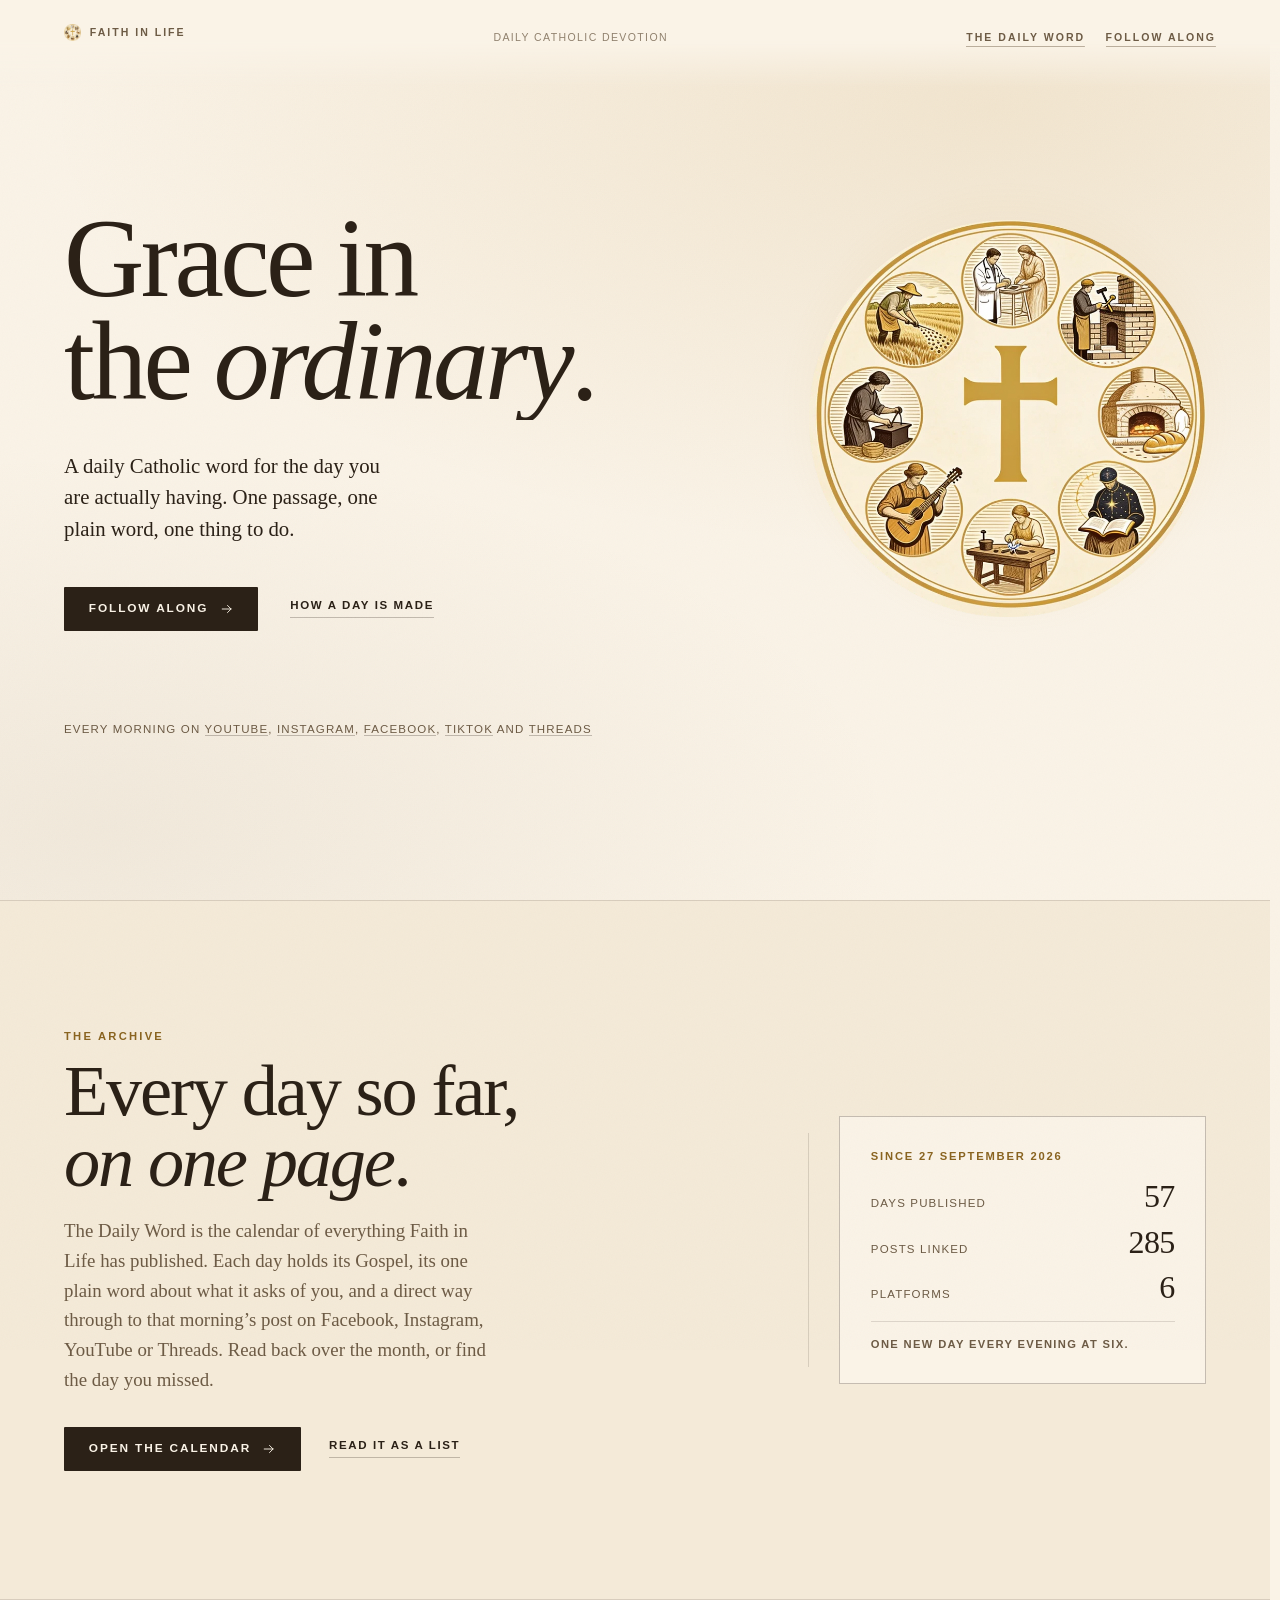
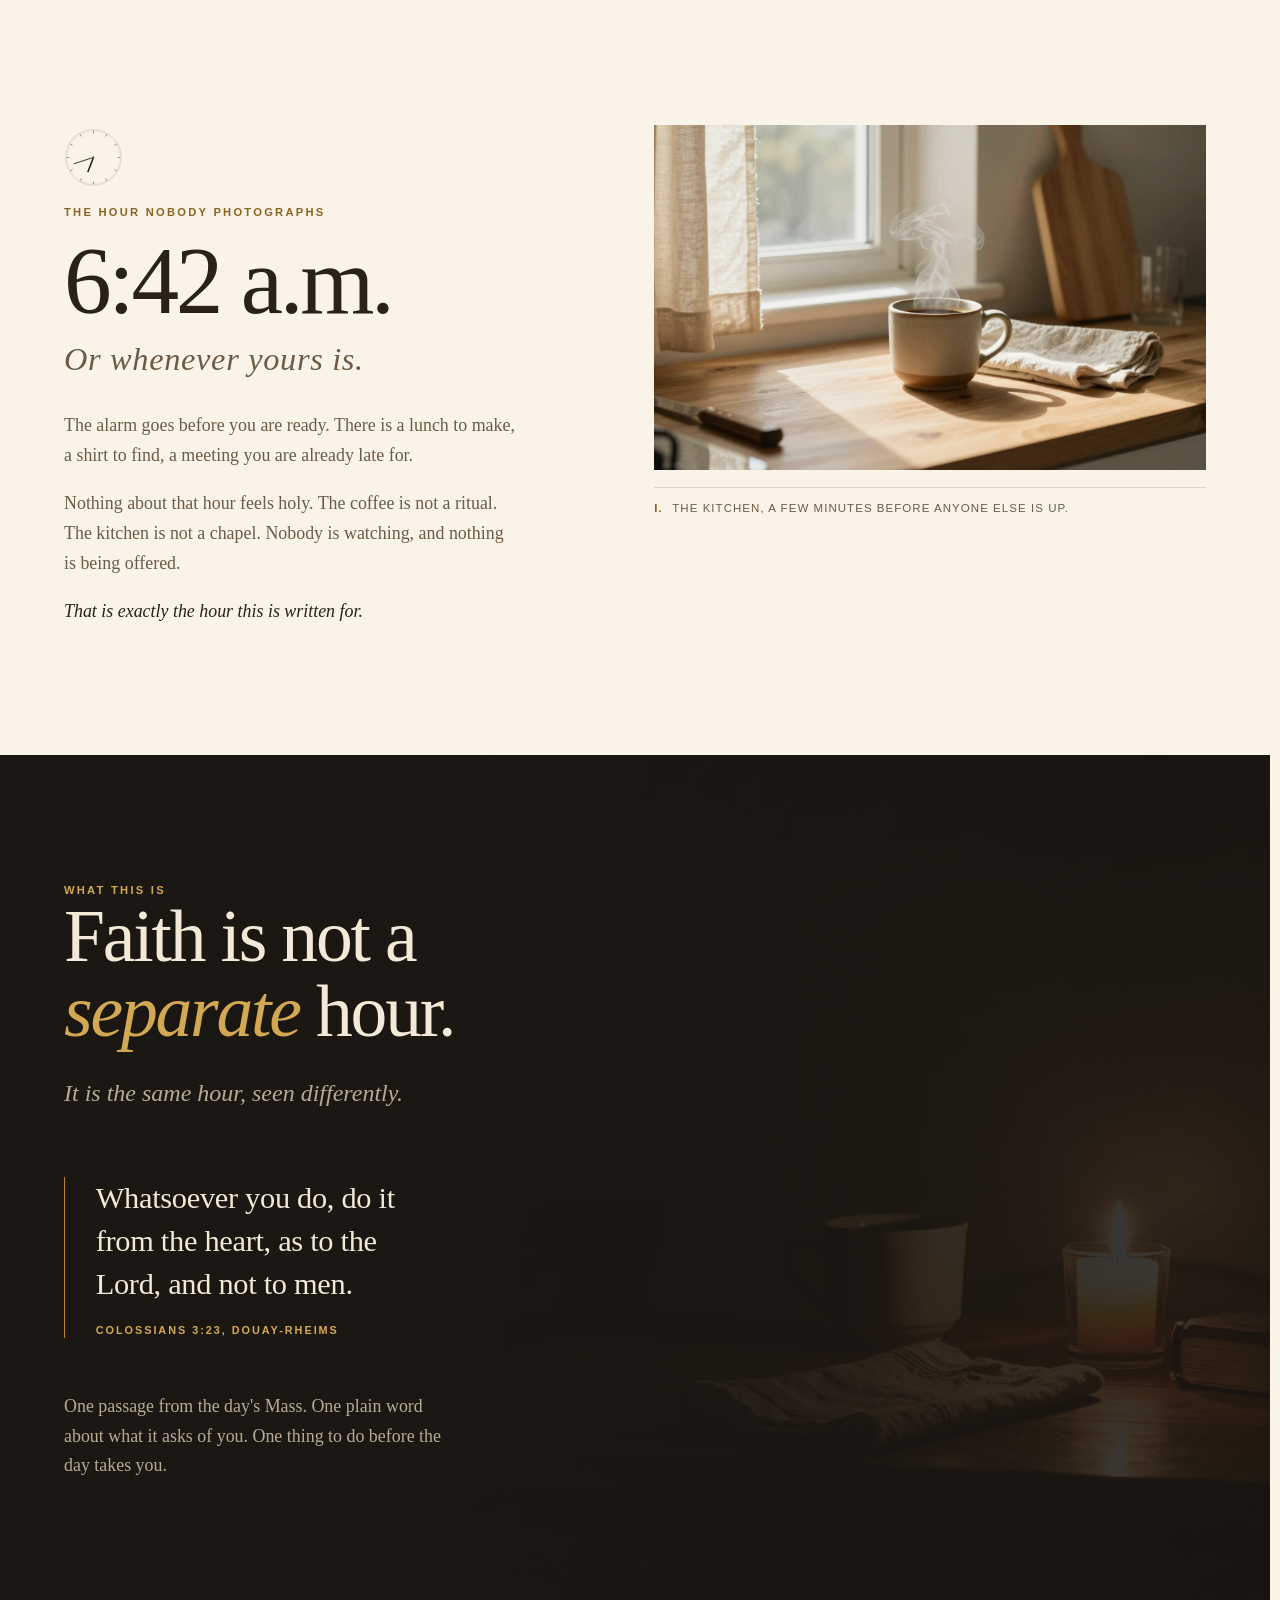
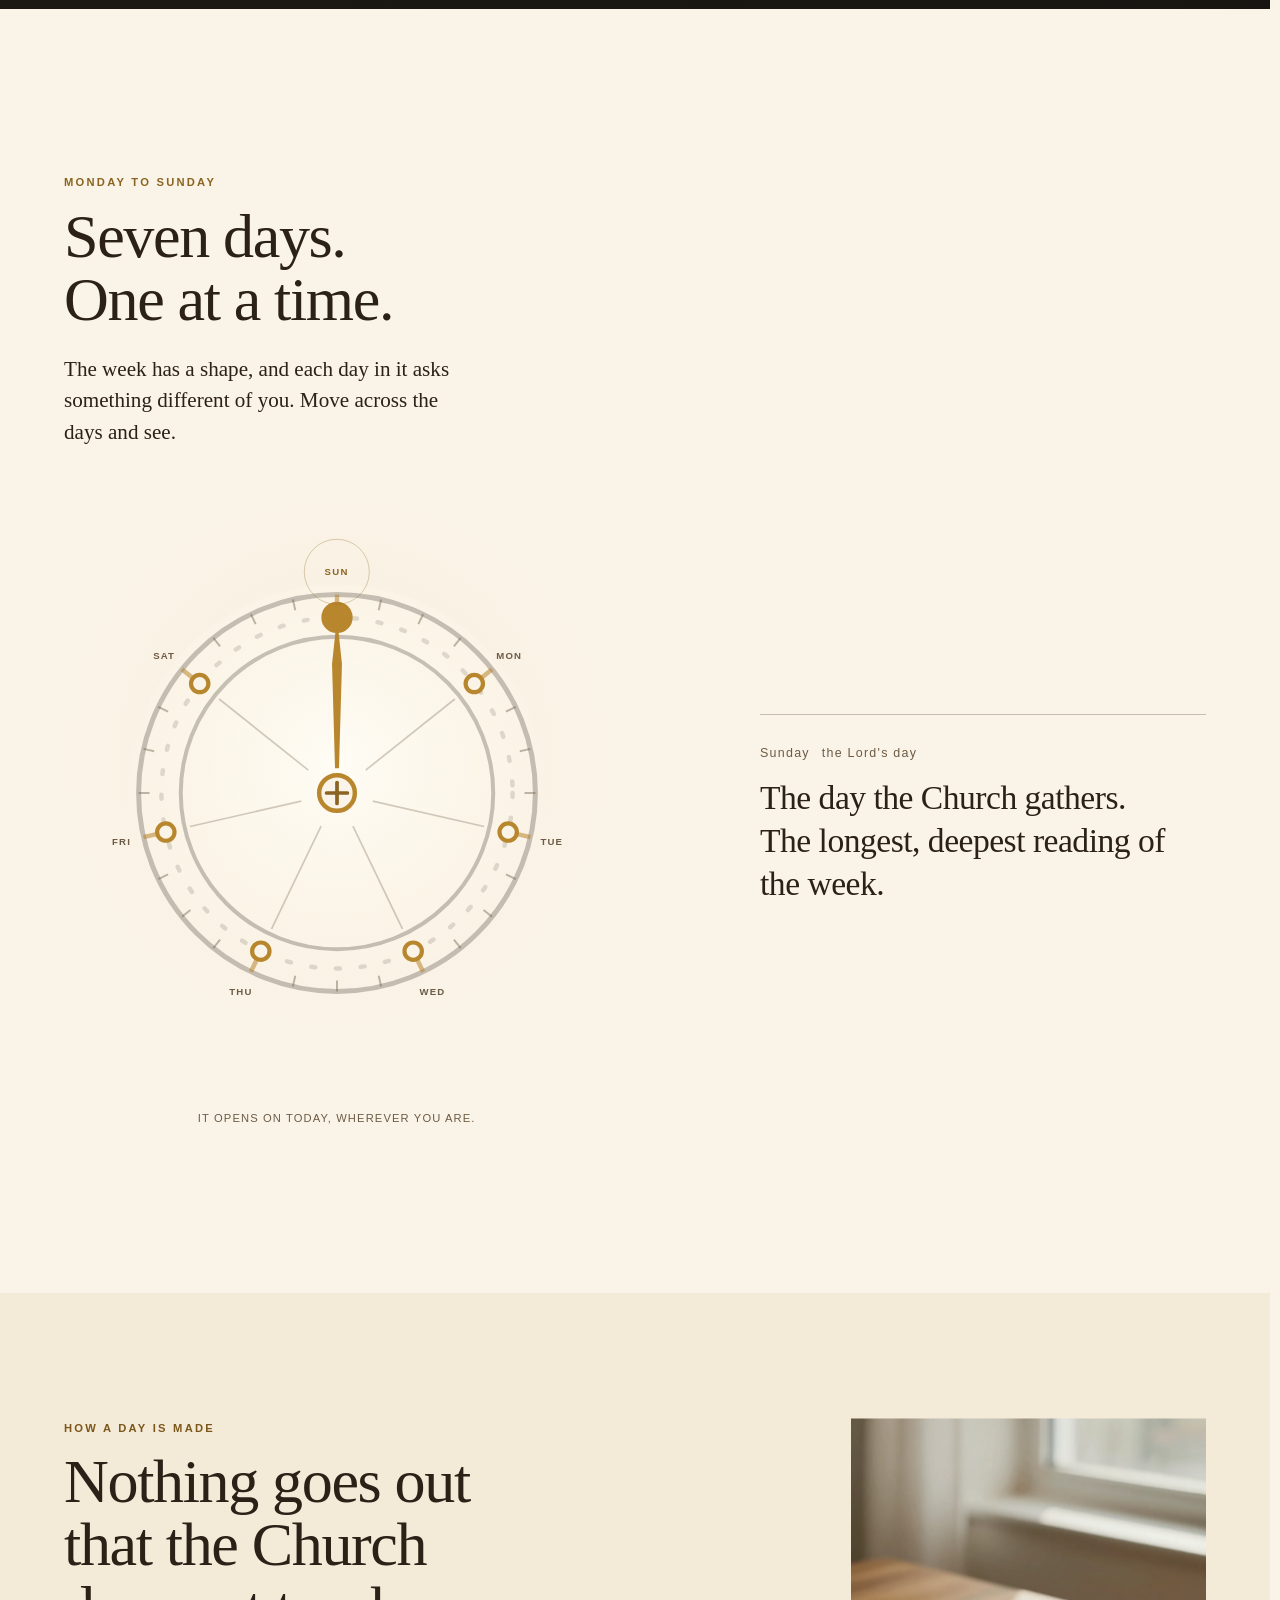
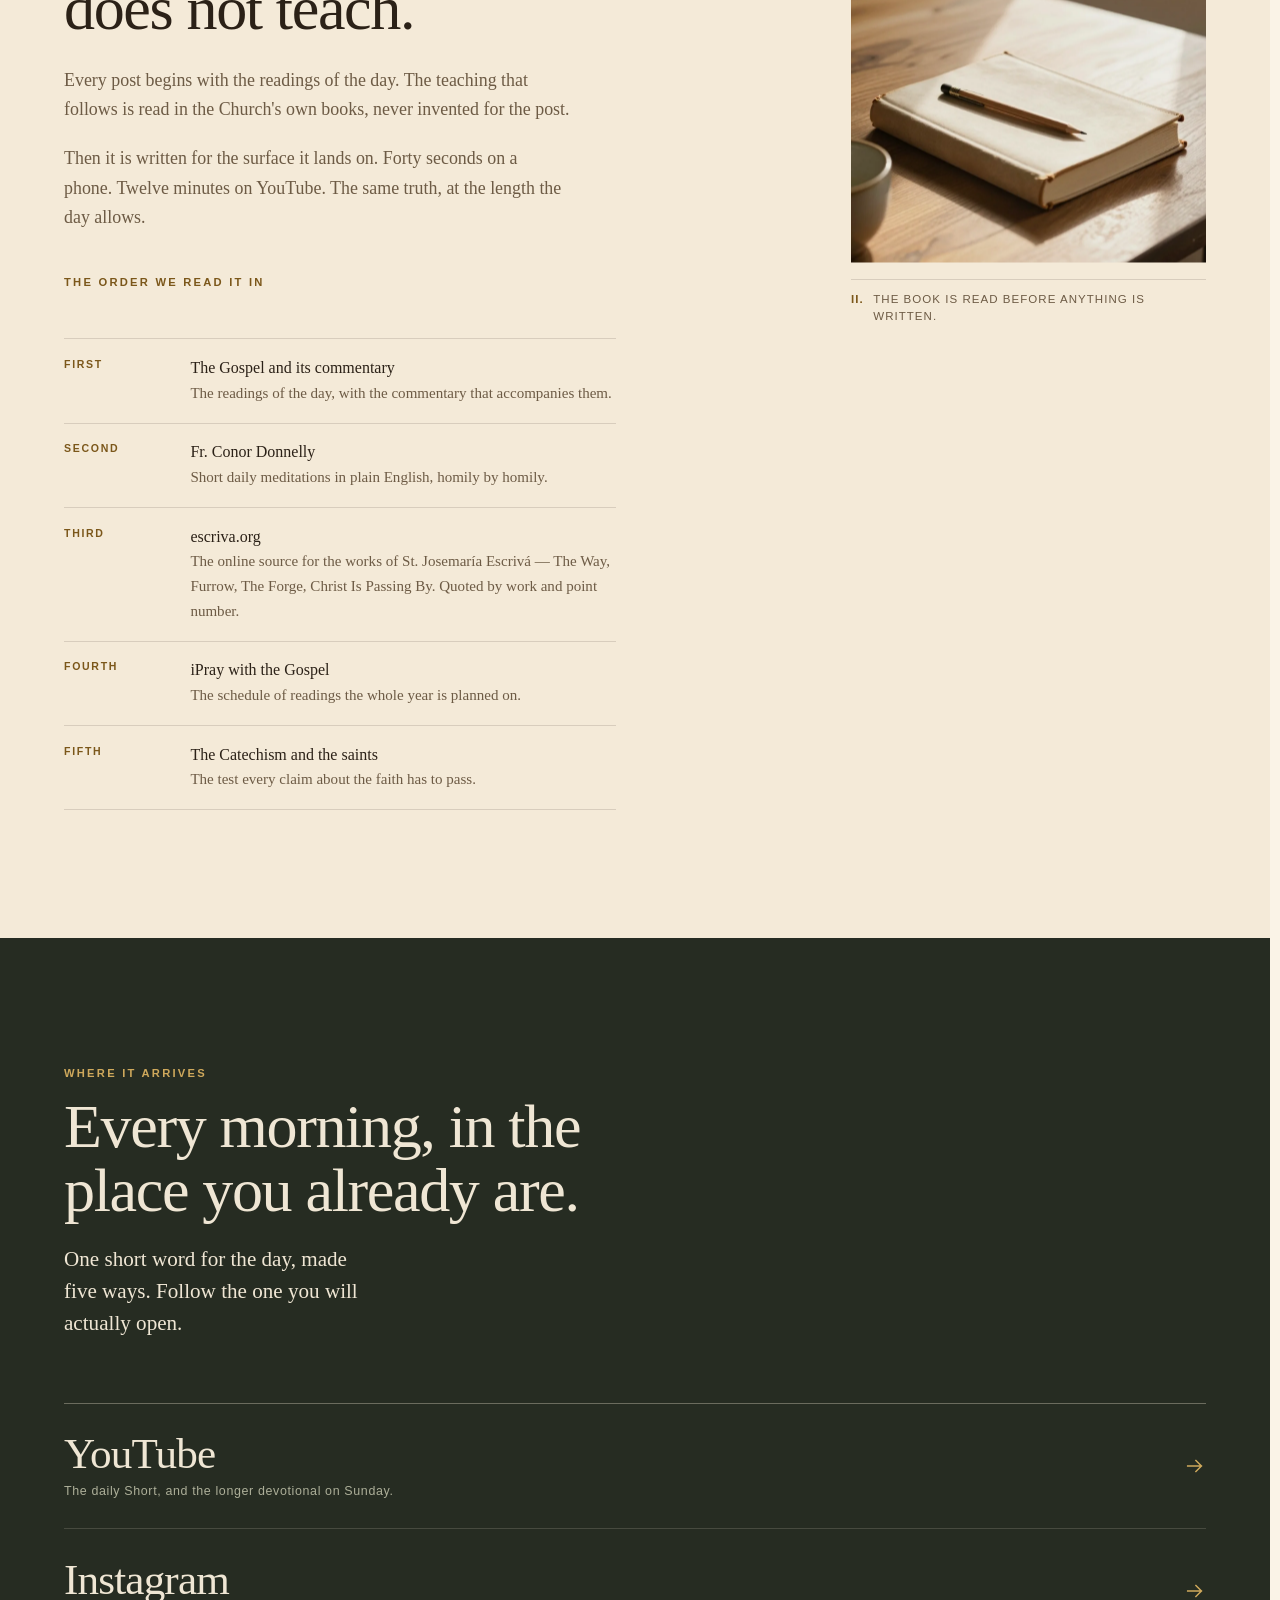
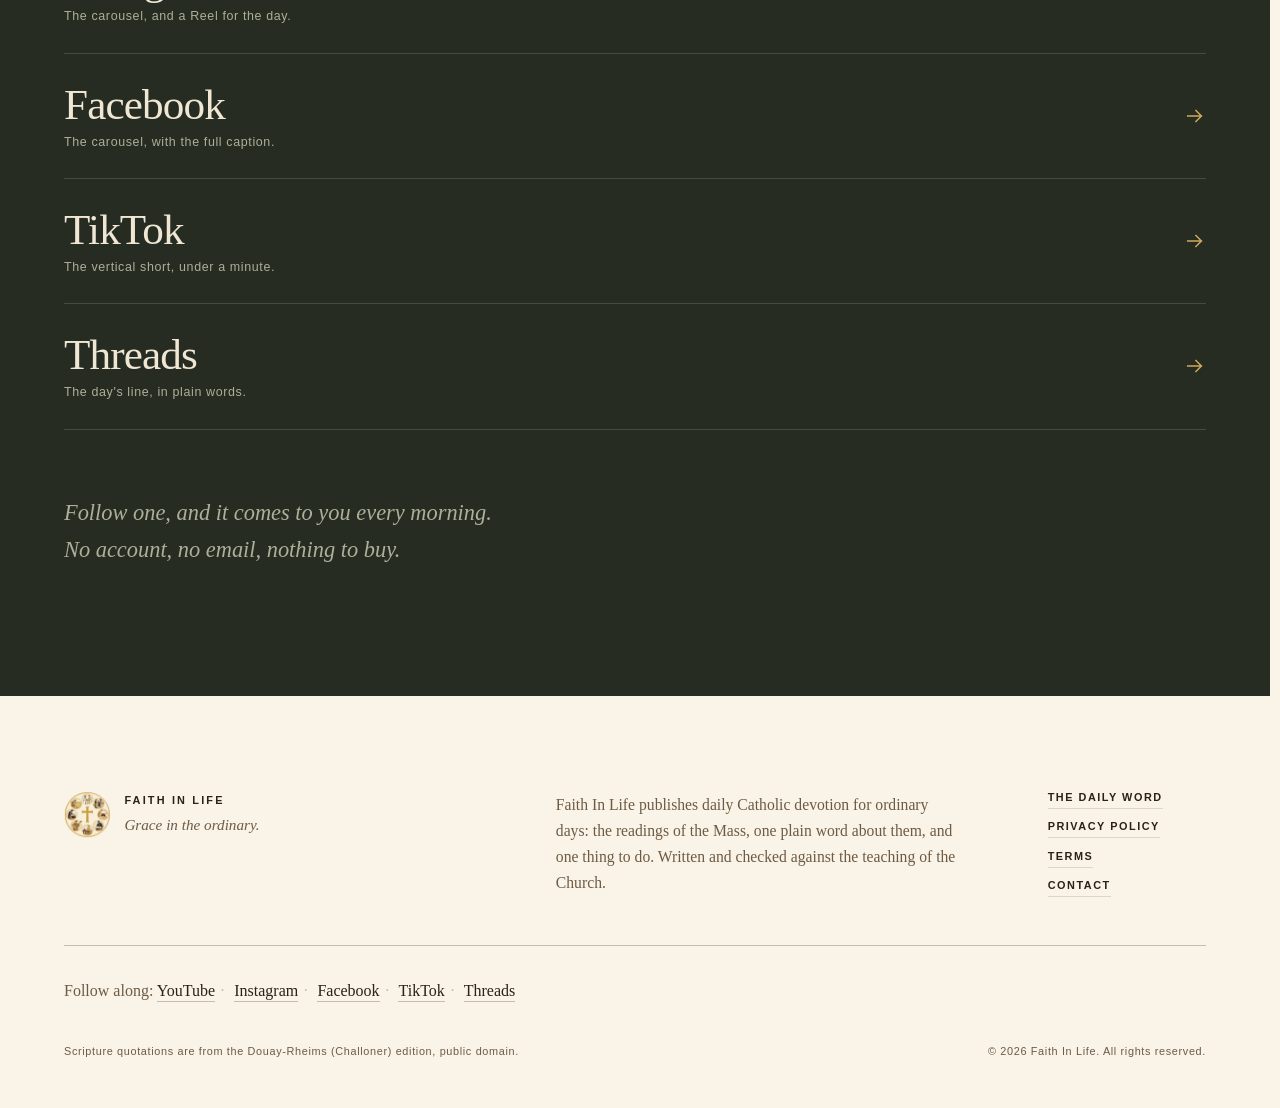
==== FaithInLife/index.html @ 1a1ddf92 "Refresh The Daily Word archive" ====
<!DOCTYPE html>
<html lang="en">
<head>
<meta charset="utf-8">
<meta name="viewport" content="width=device-width, initial-scale=1">
<title>Faith In Life — Grace in the ordinary</title>
<meta name="description" content="Faith In Life publishes daily Catholic devotion for ordinary days: one passage from the Mass, one plain word about it, and one thing to do. On YouTube, Instagram, Facebook, TikTok and Threads.">
<link rel="canonical" href="https://faithinlife.netlify.app/">
<meta name="theme-color" content="#faf3e7">
<meta name="color-scheme" content="light">

<meta property="og:type" content="website">
<meta property="og:site_name" content="Faith In Life">
<meta property="og:title" content="Faith In Life — Grace in the ordinary">
<meta property="og:description" content="One passage from the day's Mass, one plain word about it, one thing to do before the day takes you.">
<meta property="og:url" content="https://faithinlife.netlify.app/">
<meta property="og:image" content="https://faithinlife.netlify.app/assets/og.jpg">
<meta property="og:image:width" content="1200">
<meta property="og:image:height" content="630">
<meta property="og:image:alt" content="A stoneware mug on a wooden kitchen counter at first light.">
<meta name="twitter:card" content="summary_large_image">

<link rel="icon" href="assets/seal-64.png" sizes="64x64" type="image/png">
<link rel="apple-touch-icon" href="assets/apple-touch-180.png">

<link rel="stylesheet" href="scrollcraft.css">
<link rel="stylesheet" href="site.css?v=8">

<script type="application/ld+json">
{
  "@context": "https://schema.org",
  "@type": "Organization",
  "name": "Faith In Life",
  "url": "https://faithinlife.netlify.app/",
  "description": "Daily Catholic devotional content: one passage from the Mass, one plain word about it, and one thing to do.",
  "email": "catholicfaithinlife@gmail.com",
  "slogan": "Grace in the ordinary.",
  "sameAs": [
    "https://www.youtube.com/@faithinlife-u2r5i",
    "https://www.instagram.com/catholicfaithinlife",
    "https://www.facebook.com/1256469087558927",
    "https://www.tiktok.com/@faithinlife76",
    "https://www.threads.com/@catholicfaithinlife"
  ]
}
</script>
<noscript><style id="no-js-fallback">[data-sc-in],[data-sc-stagger] > *{opacity:1 !important;transform:none !important}</style></noscript>
</head>
<body>

<a class="skip" href="#main">Skip to the content</a>

<!-- seal, defined once ---------------------------------------------------- -->
<svg width="0" height="0" aria-hidden="true" focusable="false" style="position:absolute">
  <defs>
    <symbol id="fil-arrow" viewBox="0 0 24 24">
      <path d="M4 12h15M13 6l6 6-6 6" fill="none" stroke="currentColor" stroke-width="1.6" stroke-linecap="square"/>
    </symbol>
  </defs>
</svg>

<!-- folio ----------------------------------------------------------------- -->
<header class="folio">
  <a class="folio__mark" href="#top">
    <img src="assets/seal.webp" width="768" height="768" alt="" decoding="async">
    Faith in Life
  </a>
  <p class="folio__chapter" aria-live="polite">
    <span data-chnum></span>
    <span data-chname>Daily Catholic devotion</span>
  </p>
  <div class="folio__links">
    <a class="folio__cta" href="archive.html">The Daily Word</a>
    <a class="folio__cta" href="#channels">Follow along</a>
  </div>
</header>

<div class="sc-grain" aria-hidden="true"></div>

<main id="main">

  <!-- ============================================ title page ============= -->
  <section class="title" id="top" data-chapter data-chnum="" data-chname="Daily Catholic devotion" data-ground="paper">

    <div class="title__inner">
      <h1>
        <span class="ln"><span>Grace in</span></span>
        <span class="ln"><span>the <em>ordinary</em>.</span></span>
      </h1>
      <p class="title__lede">A daily Catholic word for the day you are actually having. One passage, one plain word, one thing to do.</p>
      <div class="title__acts">
        <a class="btn" href="#channels">Follow along
          <svg viewBox="0 0 24 24" aria-hidden="true"><use href="#fil-arrow"/></svg>
        </a>
        <a class="link" href="#made">How a day is made</a>
      </div>
      <p class="title__foot">
        Every morning on <a href="https://www.youtube.com/@faithinlife-u2r5i" target="_blank" rel="noopener">YouTube</a>,
        <a href="https://www.instagram.com/catholicfaithinlife" target="_blank" rel="noopener">Instagram</a>,
        <a href="https://www.facebook.com/1256469087558927" target="_blank" rel="noopener">Facebook</a>,
        <a href="https://www.tiktok.com/@faithinlife76" target="_blank" rel="noopener">TikTok</a>
        and <a href="https://www.threads.com/@catholicfaithinlife" target="_blank" rel="noopener">Threads</a>
      </p>
    <div class="seal" aria-hidden="true">
      <img src="assets/seal.webp" width="768" height="768" alt="" decoding="async">
    </div>
    </div>
  </section>

  <!-- ============================================ the daily word ========= -->
  <section class="ch arch-band" id="dailyword" data-chapter data-chnum="" data-chname="The Daily Word" data-ground="paper">
    <div class="wrap">
      <div class="arch-band__grid">
        <div class="arch-band__copy">
          <p class="eyebrow">The archive</p>
          <h2 class="arch-band__title">Every day so far,<br><em>on one page</em>.</h2>
          <p class="arch-band__lede">
            The Daily Word is the calendar of everything Faith in Life has published.
            Each day holds its Gospel, its one plain word about what it asks of you, and a
            direct way through to that morning&rsquo;s post on Facebook, Instagram, YouTube or
            Threads. Read back over the month, or find the day you missed.
          </p>
          <div class="arch-band__acts">
            <a class="btn" href="archive.html">Open the calendar
              <svg viewBox="0 0 24 24" aria-hidden="true"><use href="#fil-arrow"/></svg>
            </a>
            <a class="link" href="archive.html#list">Read it as a list</a>
          </div>
        </div>
        <aside class="arch-band__card" aria-label="The Daily Word at a glance">
          <p class="arch-band__cardtop">Since 27 September 2026</p>
          <dl class="arch-band__stats">
            <div><dt>Days published</dt><dd data-arch-days>57</dd></div>
            <div><dt>Posts linked</dt><dd data-arch-posts>285</dd></div>
            <div><dt>Platforms</dt><dd>6</dd></div>
          </dl>
          <p class="arch-band__cardfoot">One new day every evening at six.</p>
        </aside>
      </div>
    </div>
  </section>

  <!-- ============================================ I · the morning ======== -->
  <section class="ch ch1 ch--paper" id="morning" data-sc-act="flow" data-chapter data-chnum="I" data-chname="The morning" data-ground="paper">
    <div class="wrap">
      <div class="grid">
        <div class="ch1__copy">
          <div class="ch1__clock" data-sc-in>
            <svg class="clock" viewBox="0 0 100 100" role="img" aria-label="A clock showing twenty-two minutes to seven">
              <circle class="clock__face" cx="50" cy="50" r="47.2"/>
              <g class="clock__ticks">
                <line x1="54.81" y1="4.25" x2="54.58" y2="6.44"/><line x1="59.56" y1="5.01" x2="59.11" y2="7.16"/><line x1="64.21" y1="6.25" x2="63.53" y2="8.34"/><line x1="68.71" y1="7.98" x2="67.82" y2="9.99"/><line x1="77.04" y1="12.79" x2="75.74" y2="14.57"/><line x1="80.78" y1="15.82" x2="79.31" y2="17.45"/><line x1="84.18" y1="19.22" x2="82.55" y2="20.69"/><line x1="87.21" y1="22.96" x2="85.43" y2="24.26"/><line x1="92.02" y1="31.29" x2="90.01" y2="32.18"/><line x1="93.75" y1="35.79" x2="91.66" y2="36.47"/><line x1="94.99" y1="40.44" x2="92.84" y2="40.89"/><line x1="95.75" y1="45.19" x2="93.56" y2="45.42"/><line x1="95.75" y1="54.81" x2="93.56" y2="54.58"/><line x1="94.99" y1="59.56" x2="92.84" y2="59.11"/><line x1="93.75" y1="64.21" x2="91.66" y2="63.53"/><line x1="92.02" y1="68.71" x2="90.01" y2="67.82"/><line x1="87.21" y1="77.04" x2="85.43" y2="75.74"/><line x1="84.18" y1="80.78" x2="82.55" y2="79.31"/><line x1="80.78" y1="84.18" x2="79.31" y2="82.55"/><line x1="77.04" y1="87.21" x2="75.74" y2="85.43"/><line x1="68.71" y1="92.02" x2="67.82" y2="90.01"/><line x1="64.21" y1="93.75" x2="63.53" y2="91.66"/><line x1="59.56" y1="94.99" x2="59.11" y2="92.84"/><line x1="54.81" y1="95.75" x2="54.58" y2="93.56"/><line x1="45.19" y1="95.75" x2="45.42" y2="93.56"/><line x1="40.44" y1="94.99" x2="40.89" y2="92.84"/><line x1="35.79" y1="93.75" x2="36.47" y2="91.66"/><line x1="31.29" y1="92.02" x2="32.18" y2="90.01"/><line x1="22.96" y1="87.21" x2="24.26" y2="85.43"/><line x1="19.22" y1="84.18" x2="20.69" y2="82.55"/><line x1="15.82" y1="80.78" x2="17.45" y2="79.31"/><line x1="12.79" y1="77.04" x2="14.57" y2="75.74"/><line x1="7.98" y1="68.71" x2="9.99" y2="67.82"/><line x1="6.25" y1="64.21" x2="8.34" y2="63.53"/><line x1="5.01" y1="59.56" x2="7.16" y2="59.11"/><line x1="4.25" y1="54.81" x2="6.44" y2="54.58"/><line x1="4.25" y1="45.19" x2="6.44" y2="45.42"/><line x1="5.01" y1="40.44" x2="7.16" y2="40.89"/><line x1="6.25" y1="35.79" x2="8.34" y2="36.47"/><line x1="7.98" y1="31.29" x2="9.99" y2="32.18"/><line x1="12.79" y1="22.96" x2="14.57" y2="24.26"/><line x1="15.82" y1="19.22" x2="17.45" y2="20.69"/><line x1="19.22" y1="15.82" x2="20.69" y2="17.45"/><line x1="22.96" y1="12.79" x2="24.26" y2="14.57"/><line x1="31.29" y1="7.98" x2="32.18" y2="9.99"/><line x1="35.79" y1="6.25" x2="36.47" y2="8.34"/><line x1="40.44" y1="5.01" x2="40.89" y2="7.16"/><line x1="45.19" y1="4.25" x2="45.42" y2="6.44"/>
              </g>
              <g class="clock__majors">
                <line x1="50.00" y1="4.00" x2="50.00" y2="8.80"/><line x1="73.00" y1="10.16" x2="70.60" y2="14.32"/><line x1="89.84" y1="27.00" x2="85.68" y2="29.40"/><line x1="96.00" y1="50.00" x2="91.20" y2="50.00"/><line x1="89.84" y1="73.00" x2="85.68" y2="70.60"/><line x1="73.00" y1="89.84" x2="70.60" y2="85.68"/><line x1="50.00" y1="96.00" x2="50.00" y2="91.20"/><line x1="27.00" y1="89.84" x2="29.40" y2="85.68"/><line x1="10.16" y1="73.00" x2="14.32" y2="70.60"/><line x1="4.00" y1="50.00" x2="8.80" y2="50.00"/><line x1="10.16" y1="27.00" x2="14.32" y2="29.40"/><line x1="27.00" y1="10.16" x2="29.40" y2="14.32"/>
              </g>
              <line class="clock__hour" x1="50" y1="50" x2="40.86" y2="73.81"/>
              <line class="clock__min" x1="50" y1="50" x2="17.19" y2="60.66"/>
              <circle class="clock__pin" cx="50" cy="50" r="1.5"/>
            </svg>
          </div>
          <p class="eyebrow" data-sc-in>The hour nobody photographs</p>
          <h2>6:42 a.m.<small>Or whenever yours is.</small></h2>
          <div class="ch1__body prose" data-sc-in data-sc-stagger="90">
            <p>The alarm goes before you are ready. There is a lunch to make, a shirt to find, a meeting you are already late for.</p>
            <p>Nothing about that hour feels holy. The coffee is not a ritual. The kitchen is not a chapel. Nobody is watching, and nothing is being offered.</p>
            <p><strong>That is exactly the hour this is written for.</strong></p>
          </div>
        </div>

        <figure class="ch1__fig" data-sc-in>
          <div class="plate plate--wide" data-sc-parallax="-0.06">
            <img src="assets/ch1-morning.webp" alt="A stoneware mug of coffee on a worn wooden kitchen counter at first light, a folded linen cloth beside it." width="1920" height="1080" loading="lazy" decoding="async">
          </div>
          <figcaption><b>i.</b> The kitchen, a few minutes before anyone else is up.</figcaption>
        </figure>
      </div>
    </div>
  </section>

  <!-- ============================================ II · the turn ========== -->
  <section class="ch ch--ink ch2" id="turn" data-chapter data-chnum="II" data-chname="The turn" data-ground="ink">
    <div class="ch2__bg" aria-hidden="true">
      <img class="ch2__still" src="assets/ch2-night.webp" width="1600" height="900" alt="" decoding="async">
      <video class="ch2__loop" autoplay muted loop playsinline preload="metadata"
             poster="assets/ch2-night.webp" tabindex="-1">
        <source src="assets/ch2-night.mp4" type="video/mp4">
      </video>
    </div>
    <div class="wrap">
      <div class="ch2__inner">
        <p class="eyebrow" data-sc-in>What this is</p>
        <h2 data-sc-in>Faith is not a <em>separate</em> hour.</h2>
        <p class="ch2__turn" data-sc-in>It is the same hour, seen differently.</p>

        <blockquote data-sc-in>
          <p>Whatsoever you do, do it from the heart, as to the Lord, and not to men.</p>
          <cite>Colossians 3:23, Douay-Rheims</cite>
        </blockquote>

        <p class="ch2__what" data-sc-in>One passage from the day's Mass. One plain word about what it asks of you. One thing to do before the day takes you.</p>
      </div>
    </div>
  </section>

  <!-- ============================================ III · the week (peak) === -->
  <section class="ch3" id="week" data-chapter data-chnum="III" data-chname="The week" data-ground="paper">
    <div class="wrap">
      <div class="ch3__head">
        <p class="eyebrow" data-sc-in>Monday to Sunday</p>
        <h2 class="h2" data-sc-in>Seven days. One at a time.</h2>
        <p class="lede" data-sc-in>The week has a shape, and each day in it asks something different of you. Move across the days and see.</p>
      </div>

      <div class="week">
        <div class="rose" data-rose>
          <svg viewBox="0 0 100 100" aria-hidden="true" focusable="false">
            <defs>
              <radialGradient id="rosePaper" cx="50%" cy="43%" r="53%">
                <stop offset="0" stop-color="#fffdf6" stop-opacity="0.97"/>
                <stop offset="0.66" stop-color="#fdf8ec" stop-opacity="0.62"/>
                <stop offset="1" stop-color="#fdf8ec" stop-opacity="0"/>
              </radialGradient>
            </defs>

            <circle cx="50" cy="50" r="42" fill="url(#rosePaper)"/>

            <circle class="rose__ring" cx="50" cy="50" r="40"/>
            <g class="rose__ticks"><line x1="58.90" y1="11.00" x2="58.41" y2="13.15"/><line x1="67.36" y1="13.96" x2="66.40" y2="15.94"/><line x1="74.94" y1="18.73" x2="73.57" y2="20.45"/><line x1="86.04" y1="32.64" x2="84.06" y2="33.60"/><line x1="89.00" y1="41.10" x2="86.85" y2="41.59"/><line x1="90.00" y1="50.00" x2="87.80" y2="50.00"/><line x1="86.04" y1="67.36" x2="84.06" y2="66.40"/><line x1="81.27" y1="74.94" x2="79.55" y2="73.57"/><line x1="74.94" y1="81.27" x2="73.57" y2="79.55"/><line x1="58.90" y1="89.00" x2="58.41" y2="86.85"/><line x1="50.00" y1="90.00" x2="50.00" y2="87.80"/><line x1="41.10" y1="89.00" x2="41.59" y2="86.85"/><line x1="25.06" y1="81.27" x2="26.43" y2="79.55"/><line x1="18.73" y1="74.94" x2="20.45" y2="73.57"/><line x1="13.96" y1="67.36" x2="15.94" y2="66.40"/><line x1="10.00" y1="50.00" x2="12.20" y2="50.00"/><line x1="11.00" y1="41.10" x2="13.15" y2="41.59"/><line x1="13.96" y1="32.64" x2="15.94" y2="33.60"/><line x1="25.06" y1="18.73" x2="26.43" y2="20.45"/><line x1="32.64" y1="13.96" x2="33.60" y2="15.94"/><line x1="41.10" y1="11.00" x2="41.59" y2="13.15"/></g>
            <g class="rose__dayticks"><line x1="50.00" y1="10.00" x2="50.00" y2="13.60"/><line x1="81.27" y1="25.06" x2="78.46" y2="27.30"/><line x1="89.00" y1="58.90" x2="85.49" y2="58.10"/><line x1="67.36" y1="86.04" x2="65.79" y2="82.80"/><line x1="32.64" y1="86.04" x2="34.21" y2="82.80"/><line x1="11.00" y1="58.90" x2="14.51" y2="58.10"/><line x1="18.73" y1="25.06" x2="21.54" y2="27.30"/></g>

            <circle class="rose__inner" cx="50" cy="50" r="31.5"/>
            <g class="rose__spokes"><line x1="50.00" y1="42.60" x2="50.00" y2="19.60"/><line x1="55.79" y1="45.39" x2="73.77" y2="31.05"/><line x1="57.21" y1="51.65" x2="79.64" y2="56.76"/><line x1="53.21" y1="56.67" x2="63.19" y2="77.39"/><line x1="46.79" y1="56.67" x2="36.81" y2="77.39"/><line x1="42.79" y1="51.65" x2="20.36" y2="56.76"/><line x1="44.21" y1="45.39" x2="26.23" y2="31.05"/></g>

            <circle class="rose__track" cx="50" cy="50" r="35.4"/>
            <circle class="rose__arc" data-arc cx="50" cy="50" r="35.4" stroke-dasharray="0 222.42"/>
            <g class="rose__nodes"><circle class="rose__node is-on" data-node="0" cx="50.00" cy="14.60" r="1.75"/><circle class="rose__node" data-node="1" cx="77.68" cy="27.93" r="1.75"/><circle class="rose__node is-on" data-node="2" cx="84.51" cy="57.88" r="1.75"/><circle class="rose__node" data-node="3" cx="65.36" cy="81.89" r="1.75"/><circle class="rose__node" data-node="4" cx="34.64" cy="81.89" r="1.75"/><circle class="rose__node" data-node="5" cx="15.49" cy="57.88" r="1.75"/><circle class="rose__node" data-node="6" cx="22.32" cy="27.93" r="1.75"/></g>

            <g class="rose__hand" data-hand>
              <polygon class="rose__needle" points="50,14.6 51,24 50.4,45 49.6,45 49,24"/>
              <circle class="rose__hub" cx="50" cy="50" r="3.6"/>
              <g class="rose__hubcross">
                <line x1="50" y1="47.9" x2="50" y2="52.1"/>
                <line x1="47.9" y1="50" x2="52.1" y2="50"/>
              </g>
            </g>
          </svg>

          <button class="rose__day" data-day="0" style="left:50.0%;top:5.5%" aria-pressed="false">Sun</button>
          <button class="rose__day" data-day="1" style="left:84.79%;top:22.25%" aria-pressed="false">Mon</button>
          <button class="rose__day" data-day="2" style="left:93.38%;top:59.9%" aria-pressed="false">Tue</button>
          <button class="rose__day" data-day="3" style="left:69.31%;top:90.09%" aria-pressed="false">Wed</button>
          <button class="rose__day" data-day="4" style="left:30.69%;top:90.09%" aria-pressed="false">Thu</button>
          <button class="rose__day" data-day="5" style="left:6.62%;top:59.9%" aria-pressed="false">Fri</button>
          <button class="rose__day" data-day="6" style="left:15.21%;top:22.25%" aria-pressed="false">Sat</button>

        </div>

        <p class="rose__note" data-rose-note>It opens on today, wherever you are.</p>

        <div class="week-row" role="group" aria-label="Day of the week">
          <button data-day="0" aria-pressed="true">Sun</button>
          <button data-day="1" aria-pressed="false">Mon</button>
          <button data-day="2" aria-pressed="false">Tue</button>
          <button data-day="3" aria-pressed="false">Wed</button>
          <button data-day="4" aria-pressed="false">Thu</button>
          <button data-day="5" aria-pressed="false">Fri</button>
          <button data-day="6" aria-pressed="false">Sat</button>
        </div>

        <div class="day">
          <p class="day__name"><span data-day-name>Sunday</span> <span data-day-tag>the Lord's day</span></p>
          <p class="day__line" data-day-line aria-live="polite">The day the Church gathers. The longest, deepest reading of the week.</p>
        </div>
      </div>
    </div>
  </section>

  <!-- ============================================ IV · the making ======== -->
  <section class="ch ch--linen" id="made" data-sc-act="flow" data-chapter data-chnum="IV" data-chname="The making" data-ground="paper">
    <div class="wrap">
      <div class="grid">
        <div class="ch4__copy">
          <p class="eyebrow" data-sc-in>How a day is made</p>
          <h2 class="h2" data-sc-in>Nothing goes out that the Church does not teach.</h2>
          <div class="prose" data-sc-in data-sc-stagger="90" style="margin-top:1.6rem">
            <p>Every post begins with the readings of the day. The teaching that follows is read in the Church's own books, never invented for the post.</p>
            <p>Then it is written for the surface it lands on. Forty seconds on a phone. Twelve minutes on YouTube. The same truth, at the length the day allows.</p>
          </div>

          <h3 class="eyebrow" data-sc-in style="margin-top:2.6rem">The order we read it in</h3>
          <ol class="sources" data-sc-in data-sc-stagger="70">
            <li>
              <span class="ord">First</span>
              <span class="what"><b>The Gospel and its commentary</b><span>The readings of the day, with the commentary that accompanies them.</span></span>
            </li>
            <li>
              <span class="ord">Second</span>
              <span class="what"><b>Fr. Conor Donnelly</b><span>Short daily meditations in plain English, homily by homily.</span></span>
            </li>
            <li>
              <span class="ord">Third</span>
              <span class="what"><b>escriva.org</b><span>The online source for the works of St. Josemaría Escrivá — The Way, Furrow, The Forge, Christ Is Passing By. Quoted by work and point number.</span></span>
            </li>
            <li>
              <span class="ord">Fourth</span>
              <span class="what"><b>iPray with the Gospel</b><span>The schedule of readings the whole year is planned on.</span></span>
            </li>
            <li>
              <span class="ord">Fifth</span>
              <span class="what"><b>The Catechism and the saints</b><span>The test every claim about the faith has to pass.</span></span>
            </li>
          </ol>
        </div>

        <figure class="ch4__fig" data-sc-in>
          <div class="plate plate--tall" data-sc-parallax="-0.05">
            <img src="assets/ch4-book.webp" alt="A closed leather-bound book on a wooden table with a ribbon marker and a pencil laid across it." width="1080" height="1350" loading="lazy" decoding="async">
          </div>
          <figcaption><b>ii.</b> The book is read before anything is written.</figcaption>
        </figure>
      </div>
    </div>
  </section>

  <!-- ============================================ V · where it arrives === -->
  <section class="ch ch--olive" id="channels" data-chapter data-chnum="V" data-chname="Channels" data-ground="olive">
    <div class="wrap">
      <p class="eyebrow" data-sc-in>Where it arrives</p>
      <h2 class="h2" data-sc-in>Every morning, in the place you already are.</h2>
      <p class="lede" data-sc-in>One short word for the day, made five ways. Follow the one you will actually open.</p>

      <ul class="channels">
        <li>
          <a href="https://www.youtube.com/@faithinlife-u2r5i" target="_blank" rel="noopener">
            <span class="cname">YouTube</span>
            <svg class="arrow" viewBox="0 0 24 24" aria-hidden="true"><use href="#fil-arrow"/></svg>
            <span class="cwhat">The daily Short, and the longer devotional on Sunday.</span>
          </a>
        </li>
        <li>
          <a href="https://www.instagram.com/catholicfaithinlife" target="_blank" rel="noopener">
            <span class="cname">Instagram</span>
            <svg class="arrow" viewBox="0 0 24 24" aria-hidden="true"><use href="#fil-arrow"/></svg>
            <span class="cwhat">The carousel, and a Reel for the day.</span>
          </a>
        </li>
        <li>
          <a href="https://www.facebook.com/1256469087558927" target="_blank" rel="noopener">
            <span class="cname">Facebook</span>
            <svg class="arrow" viewBox="0 0 24 24" aria-hidden="true"><use href="#fil-arrow"/></svg>
            <span class="cwhat">The carousel, with the full caption.</span>
          </a>
        </li>
        <li>
          <a href="https://www.tiktok.com/@faithinlife76" target="_blank" rel="noopener">
            <span class="cname">TikTok</span>
            <svg class="arrow" viewBox="0 0 24 24" aria-hidden="true"><use href="#fil-arrow"/></svg>
            <span class="cwhat">The vertical short, under a minute.</span>
          </a>
        </li>
        <li>
          <a href="https://www.threads.com/@catholicfaithinlife" target="_blank" rel="noopener">
            <span class="cname">Threads</span>
            <svg class="arrow" viewBox="0 0 24 24" aria-hidden="true"><use href="#fil-arrow"/></svg>
            <span class="cwhat">The day's line, in plain words.</span>
          </a>
        </li>
      </ul>

      <p class="ch5__close" data-sc-in>Follow one, and it comes to you every morning. No account, no email, nothing to buy.</p>
    </div>
  </section>

</main>

<!-- ============================================ colophon ================= -->
<footer class="colophon" data-chapter data-chnum="Colophon" data-chname="" data-ground="paper">
  <div class="wrap">
    <div class="colophon__top">
      <div class="colophon__brand">
        <img src="assets/seal.webp" width="768" height="768" alt="" decoding="async">
        <p>Faith In Life<small>Grace in the ordinary.</small></p>
      </div>
      <p class="colophon__about">Faith In Life publishes daily Catholic devotion for ordinary days: the readings of the Mass, one plain word about them, and one thing to do. Written and checked against the teaching of the Church.</p>
      <nav class="colophon__nav" aria-label="Site">
        <a href="archive.html">The Daily Word</a>
        <a href="https://faithinlife.netlify.app/privacy.html">Privacy Policy</a>
        <a href="https://faithinlife.netlify.app/terms.html">Terms</a>
        <a href="mailto:catholicfaithinlife@gmail.com">Contact</a>
      </nav>
    </div>

    <p class="follow-line">
      Follow along:
      <a href="https://www.youtube.com/@faithinlife-u2r5i" target="_blank" rel="noopener">YouTube</a><span class="sep">·</span>
      <a href="https://www.instagram.com/catholicfaithinlife" target="_blank" rel="noopener">Instagram</a><span class="sep">·</span>
      <a href="https://www.facebook.com/1256469087558927" target="_blank" rel="noopener">Facebook</a><span class="sep">·</span>
      <a href="https://www.tiktok.com/@faithinlife76" target="_blank" rel="noopener">TikTok</a><span class="sep">·</span>
      <a href="https://www.threads.com/@catholicfaithinlife" target="_blank" rel="noopener">Threads</a>
    </p>

    <div class="fine">
      <p>Scripture quotations are from the Douay-Rheims (Challoner) edition, public domain.</p>
      <p>© 2026 Faith In Life. All rights reserved.</p>
    </div>
  </div>
</footer>

<script src="scrollcraft.js"></script>
<script src="site.js?v=8"></script>
</body>
</html>
---- FaithInLife/scrollcraft.css ----
/* ============================================================================
   scrollcraft.css: the taste floor
   ----------------------------------------------------------------------------
   Two layers, and the split matters:

     TOKENS   what you override per brand. Colour roles, the type ramp, the
              spacing scale, elevation, motion. A brand is ~12 values.
     DEVICES  what the engine drives. Do not restyle these to taste; they are
              the mechanism. Style your own markup instead.

   Nothing here draws a "component". There are no card, badge, or pill classes,
   because a stylesheet that ships those is how every page built on it ends up
   with the same shapes. You get a floor and a vocabulary; the composition is
   yours.
   ========================================================================== */

/* ---------------------------------------------------------------- tokens -- */
:root {
  /* --- colour roles. Override these six and the page is rebranded. -------- */
  --sc-canvas:      #08090b;   /* the page ground. Drift interpolates this.   */
  --sc-surface:     #101217;   /* anything raised off the ground             */
  --sc-ink:         #f4f2ef;   /* primary text                               */
  --sc-ink-soft:    #9a9ba1;   /* secondary text. Tinted, never flat gray.   */
  --sc-accent:      #d8ff3e;   /* ONE accent. It owns a region, not confetti. */
  --sc-accent-ink:  #08090b;   /* text that sits on the accent               */

  --sc-hairline:    color-mix(in oklab, var(--sc-ink) 12%, transparent);
  --sc-hairline-strong: color-mix(in oklab, var(--sc-ink) 22%, transparent);

  /* --- type. Two families max. Display carries voice, text carries prose. - */
  --sc-font-display: "Instrument Sans", "Geist", system-ui, sans-serif;
  --sc-font-text:    "Geist", system-ui, sans-serif;
  --sc-font-mono:    "Geist Mono", ui-monospace, monospace;

  /* Fluid ramp. Tracking tightens as size grows because a face set at 6rem
     with 0 tracking reads loose; this is optical correction, not decoration. */
  --sc-t-xs:   clamp(0.75rem, 0.72rem + 0.15vw, 0.82rem);
  --sc-t-sm:   clamp(0.875rem, 0.84rem + 0.18vw, 0.95rem);
  --sc-t-base: clamp(1rem, 0.96rem + 0.22vw, 1.125rem);
  --sc-t-lg:   clamp(1.2rem, 1.1rem + 0.5vw, 1.5rem);
  --sc-t-xl:   clamp(1.6rem, 1.35rem + 1.2vw, 2.25rem);
  --sc-t-2xl:  clamp(2.1rem, 1.6rem + 2.4vw, 3.4rem);
  --sc-t-3xl:  clamp(2.8rem, 1.9rem + 4.2vw, 5rem);
  --sc-t-4xl:  clamp(3.4rem, 1.9rem + 6.6vw, 7.5rem);

  --sc-track-tight:  -0.035em;
  --sc-track-snug:   -0.02em;
  --sc-track-normal: -0.005em;
  --sc-track-wide:    0.08em;

  --sc-leading-none: 0.94;
  --sc-leading-tight: 1.06;
  --sc-leading-body: 1.62;

  --sc-measure: 62ch;

  /* --- space. 4px base: the useful middle steps an 8-only scale misses. --- */
  --sc-1: 0.25rem;  --sc-2: 0.5rem;   --sc-3: 0.75rem;  --sc-4: 1rem;
  --sc-5: 1.5rem;   --sc-6: 2rem;     --sc-7: 3rem;     --sc-8: 4rem;
  --sc-9: 6rem;     --sc-10: 8rem;    --sc-11: 12rem;

  /* Section rhythm is fluid so a phone doesn't inherit desktop air. */
  --sc-section: clamp(4.5rem, 9vw, 11rem);
  --sc-gutter:  clamp(1.25rem, 5vw, 5.5rem);
  --sc-maxw:    82rem;

  /* --- radius. Pick one scale for the page and hold it. ------------------- */
  --sc-r-sm: 6px;  --sc-r-md: 12px;  --sc-r-lg: 20px;  --sc-r-pill: 999px;

  /* --- elevation. Every shadow has an offset AND a soft blur, and is tinted
         to the canvas hue. A zero-offset coloured halo is decoration, not
         depth, so there isn't one here. ---------------------------------- */
  --sc-shadow-color: 220 40% 2%;
  --sc-e1: 0 1px 2px hsl(var(--sc-shadow-color) / 0.28),
           0 2px 6px -1px hsl(var(--sc-shadow-color) / 0.20);
  --sc-e2: 0 2px 4px hsl(var(--sc-shadow-color) / 0.24),
           0 8px 18px -4px hsl(var(--sc-shadow-color) / 0.30);
  --sc-e3: 0 4px 8px hsl(var(--sc-shadow-color) / 0.22),
           0 18px 40px -8px hsl(var(--sc-shadow-color) / 0.38),
           0 48px 90px -24px hsl(var(--sc-shadow-color) / 0.30);

  /* Edge light: a 1px top highlight sells a raised surface better than any
     amount of blur, because real raised things catch light on their lip. */
  --sc-edge: inset 0 1px 0 color-mix(in oklab, var(--sc-ink) 10%, transparent);

  /* --- motion. Built-in CSS easings are too weak for UI. ------------------ */
  --sc-ease-out:    cubic-bezier(0.23, 1, 0.32, 1);
  --sc-ease-in-out: cubic-bezier(0.77, 0, 0.175, 1);
  --sc-ease-drawer: cubic-bezier(0.32, 0.72, 0, 1);
  --sc-d-fast: 160ms;  --sc-d-base: 240ms;  --sc-d-slow: 420ms;

  --sc-z-stage: 1; --sc-z-copy: 20; --sc-z-chrome: 60;
}

/* --------------------------------------------------------------- reset -- */
*, *::before, *::after { box-sizing: border-box; }
html { -webkit-text-size-adjust: 100%; scroll-behavior: smooth; }
@media (prefers-reduced-motion: reduce) { html { scroll-behavior: auto; } }

body {
  margin: 0;
  background: var(--sc-canvas);
  color: var(--sc-ink);
  font-family: var(--sc-font-text);
  font-size: var(--sc-t-base);
  line-height: var(--sc-leading-body);
  letter-spacing: var(--sc-track-normal);
  -webkit-font-smoothing: antialiased;
  text-rendering: optimizeLegibility;
  font-synthesis-weight: none;
  overflow-x: clip;
}
img, video, canvas, svg { display: block; max-width: 100%; }
button, input, select, textarea { font: inherit; color: inherit; }

/* ------------------------------------------------- the browser surfaces --
   The parts you did not draw still carry the design. Selection, caret, focus
   ring, scrollbar and tabular numerals all ship with defaults that belong to no
   design system. Theming them is the cheapest signal that a page was built
   rather than assembled, and it is the step that gets skipped most reliably. */
::selection { background: var(--sc-accent); color: var(--sc-accent-ink); }
:root { caret-color: var(--sc-accent); accent-color: var(--sc-accent); }
:focus-visible {
  outline: 2px solid var(--sc-accent);
  outline-offset: 3px;
  border-radius: var(--sc-r-sm);
}
:where(a) { color: inherit; text-decoration-thickness: 1px; text-underline-offset: 0.22em; }
@supports (scrollbar-color: auto) {
  html { scrollbar-color: color-mix(in oklab, var(--sc-ink) 26%, transparent) transparent; scrollbar-width: thin; }
}
:where(table, .sc-nums, [data-sc-count]) { font-variant-numeric: tabular-nums; }

/* ----------------------------------------------------------- typography -- */
.sc-display {
  font-family: var(--sc-font-display);
  font-weight: 500;
  line-height: var(--sc-leading-none);
  letter-spacing: var(--sc-track-tight);
  text-wrap: balance;
  margin: 0;
}
.sc-display--xl { font-size: var(--sc-t-4xl); }
.sc-display--lg { font-size: var(--sc-t-3xl); }
.sc-display--md { font-size: var(--sc-t-2xl); letter-spacing: var(--sc-track-snug); }
.sc-lede {
  font-size: var(--sc-t-lg);
  line-height: 1.44;
  letter-spacing: var(--sc-track-snug);
  color: var(--sc-ink);
  max-width: 46ch;
  text-wrap: pretty;
  margin: 0;
}
.sc-body { max-width: var(--sc-measure); color: var(--sc-ink-soft); text-wrap: pretty; margin: 0; }
.sc-label {
  font-family: var(--sc-font-mono);
  font-size: var(--sc-t-xs);
  letter-spacing: var(--sc-track-wide);
  text-transform: uppercase;
  color: var(--sc-ink-soft);
}

/* ---------------------------------------------------------------- layout -- */
.sc-wrap { width: 100%; max-width: var(--sc-maxw); margin-inline: auto; padding-inline: var(--sc-gutter); }
.sc-section { padding-block: var(--sc-section); }
/* More space above a heading than below it: the gap belongs to the boundary,
   not to the pair. */
.sc-stack > * + * { margin-top: var(--sc-4); }
.sc-stack > :is(h1,h2,h3) { margin-top: var(--sc-7); }
.sc-stack > :is(h1,h2,h3):first-child { margin-top: 0; }
.sc-rule { height: 1px; border: 0; background: var(--sc-hairline); margin: 0; }

/* =============================================================== DEVICES ==
   Driven by the engine. Restyle your own markup, not these.                */

.sc-act--pinned { position: relative; }
.sc-stage {
  position: sticky; top: 0;
  height: 100vh; height: 100svh;
  overflow: clip;
  z-index: var(--sc-z-stage);
}

/* scrub / sequence media */
.sc-stage :is(video[data-sc-scrub], canvas[data-sc-sequence], .sc-stage__poster) {
  position: absolute; inset: 0;
  width: 100%; height: 100%;
  object-fit: cover;
}
video[data-sc-scrub] { opacity: 0; transition: opacity 380ms var(--sc-ease-out); }
.sc-has-clip video[data-sc-scrub] { opacity: 1; }
/* The poster is a live frame-holder, not a placeholder: it stays up until a
   real video frame has painted, which is what stops the blank-stage flash. */
.sc-stage__poster { z-index: 0; transition: opacity 380ms var(--sc-ease-out); }
.sc-has-clip .sc-stage__poster { opacity: 0; }

/* A scrim only where text sits. A full-frame darkening layer flattens the
   image everywhere to fix contrast in one corner. */
.sc-scrim {
  position: absolute; inset: 0; pointer-events: none; z-index: 1;
  background: linear-gradient(
    var(--sc-scrim-angle, 180deg),
    color-mix(in oklab, var(--sc-canvas) var(--sc-scrim-a, 78%), transparent) 0%,
    color-mix(in oklab, var(--sc-canvas) 30%, transparent) 42%,
    transparent 68%);
}
/* Point the scrim at the copy. A scrim gradient that darkens the top while the
   copy sits at the bottom fixes contrast nowhere and flattens the image
   everywhere, which is the most common way text-over-video goes wrong. */
.sc-scrim--bottom { --sc-scrim-angle: 0deg; }
.sc-scrim--left   { --sc-scrim-angle: 90deg; }
.sc-scrim--right  { --sc-scrim-angle: 270deg; }

/* Corner scrims, for copy anchored to a corner. An edge gradient has to darken
   a whole band across the frame to cover one corner; a corner gradient puts the
   density where the text is and leaves the rest of the image alone. Pair with
   .sc-copy--lead / .sc-copy--trail. */
.sc-scrim--lead {
  background: linear-gradient(to top right,
    color-mix(in oklab, var(--sc-canvas) 94%, transparent) 0%,
    color-mix(in oklab, var(--sc-canvas) 72%, transparent) 30%,
    color-mix(in oklab, var(--sc-canvas) 30%, transparent) 52%,
    transparent 72%);
}
.sc-scrim--trail {
  background: linear-gradient(to top left,
    color-mix(in oklab, var(--sc-canvas) 94%, transparent) 0%,
    color-mix(in oklab, var(--sc-canvas) 72%, transparent) 30%,
    color-mix(in oklab, var(--sc-canvas) 30%, transparent) 52%,
    transparent 72%);
}
/* A band across the bottom, for copy that spans the full width of the frame.
   That is what both corner anchors become below 860px, and it is also the right
   shape whenever the copy block is wider than a corner. */
.sc-scrim--band {
  background: linear-gradient(to top,
    color-mix(in oklab, var(--sc-canvas) 94%, transparent) 0%,
    color-mix(in oklab, var(--sc-canvas) 74%, transparent) 22%,
    color-mix(in oklab, var(--sc-canvas) 30%, transparent) 42%,
    transparent 58%);
}
.sc-scrim--vignette {
  background: radial-gradient(120% 90% at 50% 45%, transparent 40%,
              color-mix(in oklab, var(--sc-canvas) 70%, transparent) 100%);
}

/* copy over a stage.
   max-width is in rem, never ch. A `ch` on this container resolves against the
   CONTAINER's font-size (body size), not the display size of the heading inside
   it, so `max-width: 20ch` here silently produces a ~180px column and wraps a
   hero headline to six lines. Set a ch measure on the text element itself. */
.sc-copy {
  position: absolute; z-index: var(--sc-z-copy);
  inset-inline: var(--sc-gutter);
  max-width: min(46rem, 76vw);
  will-change: opacity, transform;
}
.sc-copy--lead   { left: var(--sc-gutter); bottom: clamp(3rem, 12vh, 9rem); }
/* inset-inline FIRST. It is the shorthand for left+right, so declaring it after
   `left: 50%` resets left to auto and the block drifts off the left edge. */
.sc-copy--center { inset-inline: auto; left: 50%; top: 50%; translate: -50% -50%; text-align: center; }
.sc-copy--trail  { inset-inline: auto; right: var(--sc-gutter); bottom: clamp(3rem, 12vh, 9rem); text-align: right; }

/* cue defaults: the engine writes opacity/transform inline, these are the
   pre-paint state so nothing flashes before the first read() */
[data-sc-cue] { opacity: 0; will-change: opacity, transform; }
.sc-ready [data-sc-cue] { transition: none; }

/* kinetic split */
.sc-split { display: inline-block; overflow: hidden; vertical-align: top; }
/* Descenders live below the baseline; a line mask clipped to the line box eats
   the tails off g, y, p, j. The padding buys them room back. */
.sc-split--line { display: block; padding-bottom: 0.14em; margin-bottom: -0.14em; }
.sc-split__i { display: inline-block; will-change: transform, opacity; }
.sc-is-split { opacity: 1 !important; }

/* horizontal rail */
[data-sc-pan] { display: flex; will-change: transform; }

/* reveal + parallax */
[data-sc-reveal] { will-change: clip-path; }
[data-sc-parallax] { will-change: transform; }

/* flow reveal (fires once) */
[data-sc-in], [data-sc-stagger] > * {
  opacity: 0;
  transform: translate3d(0, 14px, 0);
  transition: opacity 620ms var(--sc-ease-out), transform 620ms var(--sc-ease-out);
}
[data-sc-in].sc-in, [data-sc-stagger] > .sc-in { opacity: 1; transform: none; }

/* pointer devices */
[data-sc-tilt] { transform-style: preserve-3d; will-change: transform; }
[data-sc-magnet] { will-change: transform; }
/* isolation always; position only if nothing more specific already set it.
   Written with :where() (zero specificity) on purpose: a plain `position:
   relative` here has the same weight as `.sc-stage` and, being later in the
   file, silently wins. A stage carrying both attributes then stops being
   sticky and the whole act scrolls away instead of pinning. */
[data-sc-spotlight] { isolation: isolate; }
:where([data-sc-spotlight]) { position: relative; }
[data-sc-spotlight]::after {
  content: ""; position: absolute; inset: 0; pointer-events: none; z-index: 2;
  background: radial-gradient(
    28rem 28rem at calc(var(--sc-mx, 0.5) * 100%) calc(var(--sc-my, 0.5) * 100%),
    color-mix(in oklab, var(--sc-accent) 16%, transparent), transparent 70%);
  opacity: 0; transition: opacity var(--sc-d-slow) var(--sc-ease-out);
}
[data-sc-spotlight]:hover::after { opacity: 1; }

/* =========================================================== WORLDFLIGHT ==
   One fixed stage for the whole page. The only thing in document flow is the
   spacer, and it is empty. If you find yourself adding a section here, you want
   act mode instead: the moment a real block scrolls past the fixed stage, the
   page has a seam again and the whole point is gone.                        */

[data-sc-mode="worldflight"] { position: relative; }

.sc-world {
  position: fixed; inset: 0;
  overflow: clip;
  z-index: var(--sc-z-stage);
  background: var(--sc-canvas);
}

/* Every leg is mounted for the life of the page and stacked in the same box.
   The engine owns opacity, visibility and z-index here; do not set them. */
.sc-world__seg {
  position: absolute; inset: 0;
  opacity: 0;
  will-change: opacity;
}
.sc-world__seg > :is(video, img, canvas) {
  position: absolute; inset: 0;
  width: 100%; height: 100%;
  object-fit: cover;
}
/* The poster is the frame-holder AND the first camera move: the engine pushes
   it in slowly until a real decoded frame is available to replace it. */
.sc-world__poster {
  z-index: 0;
  transform-origin: 50% 50%;
  transition: opacity 420ms var(--sc-ease-out);
}
.sc-world__seg > video { z-index: 1; }
.sc-world__seg.sc-has-clip .sc-world__poster { opacity: 0; }
/* The act stylesheet lights a clip through its ancestor act. A worldflight leg
   has no act, so match the class the engine also writes on the clip itself. */
video[data-sc-scrub].sc-has-clip { opacity: 1; }

/* The copy layer is fixed too, and inert by default: the engine hands
   pointer-events back to a block only while it is actually legible. */
.sc-world__copy {
  position: fixed; inset: 0;
  z-index: var(--sc-z-copy);
  pointer-events: none;
}
.sc-world__scrim { position: absolute; inset: 0; pointer-events: none; z-index: 0; }
[data-sc-copy] {
  opacity: 0;
  pointer-events: none;
  will-change: opacity, transform;
}
.sc-ready [data-sc-copy] { transition: none; }

/* The track. Empty on purpose. */
.sc-world__spacer { pointer-events: none; }

/* scroll progress */
[data-sc-progress] {
  position: fixed; inset: 0 0 auto 0; height: 2px; z-index: var(--sc-z-chrome);
  background: var(--sc-accent); transform-origin: 0 50%; transform: scaleX(0);
  will-change: transform;
}

/* ----------------------------------------------------------- atmosphere --
   Depth is not only shadow. Grain keeps a flat dark ground from banding, and
   it is the difference between "a dark page" and "a lit room". */
.sc-grain { position: fixed; inset: 0; pointer-events: none; z-index: 3; opacity: 0.045; }
.sc-grain::before {
  content: ""; position: absolute; inset: -50%;
  background-image: url("data:image/svg+xml;utf8,<svg xmlns='http://www.w3.org/2000/svg' width='140' height='140'><filter id='n'><feTurbulence type='fractalNoise' baseFrequency='0.85' numOctaves='3'/></filter><rect width='140' height='140' filter='url(%23n)'/></svg>");
}

/* -------------------------------------------------------- reduced motion -- */
@media (prefers-reduced-motion: reduce) {
  /* Fewer and gentler, not zero. Opacity still carries the reveal so the page
     is comprehensible; every position change is dropped. */
  [data-sc-in], [data-sc-stagger] > * { transform: none; transition-duration: 220ms; }
  [data-sc-parallax], [data-sc-pan], .sc-split__i { transform: none !important; }
  /* A wipe is a position change too. Show reveal content settled. */
  [data-sc-reveal] { clip-path: none !important; }
  /* A rail's transform IS its navigation, not decoration. Zeroing it the way
     parallax and kinetic type are zeroed parks the act on its first screenful
     and makes everything past the fold unreachable: a device degrading into
     missing content. Hand the travel back to the reader as an ordinary scroll
     region instead, so the same items are all still gettable without motion.
     A build that would rather re-lay the rail out as a grid can still do that;
     this is the floor, not the ceiling. */
  [data-sc-act="pan"] .sc-stage,
  [data-sc-act="pan"] [data-sc-stage] {
    overflow-x: auto; overflow-y: hidden;
    overscroll-behavior-x: contain;
    scroll-snap-type: x proximity;
  }
  [data-sc-pan] > * { scroll-snap-align: center; }
  [data-sc-spotlight]::after { display: none; }
  /* A worldflight keeps its whole story here. No clip is ever fetched, so the
     posters are the film, and they cross-dissolve through exactly the same
     seams at exactly the same scroll positions. The push-in and the copy drift
     are the only things that go. */
  .sc-world__poster, [data-sc-copy] { transform: none !important; }
}

/* --------------------------------------------------------------- mobile -- */
@media (max-width: 860px) {
  .sc-copy { inset-inline: var(--sc-gutter); max-width: none; }
  .sc-copy--trail { text-align: left; }
  .sc-stage { height: 100svh; }
  /* .sc-copy--trail re-anchors to the left and spans the full width here, so a
     bottom-RIGHT corner gradient darkens the one corner the copy just left and
     guarantees a contrast failure over any bright clip. Point the density at
     the copy: the same band .sc-scrim--band paints. */
  .sc-scrim--trail {
    background: linear-gradient(to top,
      color-mix(in oklab, var(--sc-canvas) 94%, transparent) 0%,
      color-mix(in oklab, var(--sc-canvas) 74%, transparent) 22%,
      color-mix(in oklab, var(--sc-canvas) 30%, transparent) 42%,
      transparent 58%);
  }
}
---- FaithInLife/site.css ----
/* =========================================================================
   Faith In Life — site.css
   Grammar: chaptered editorial. Engine is untouched; this file themes it and
   carries the page's own composition. Brand kit wins over the skill where the
   two disagree (parchment / ink / gold, Georgia + sans, FIL seal).
   ========================================================================= */

:root {
  /* six colour roles, one accent */
  --sc-canvas:      #faf3e7;   /* parchment */
  --sc-surface:     #f4ead8;   /* linen, raised */
  --sc-ink:         #2b2117;   /* warm near-black, never #000 */
  --sc-ink-soft:    #6d5b45;   /* secondary: tinted toward the ground */
  --sc-accent:      #8a6420;   /* gold, deepened so it passes on parchment */
  --sc-accent-ink:  #faf3e7;

  --sc-hairline:        rgba(43, 33, 23, 0.14);
  --sc-hairline-strong: rgba(43, 33, 23, 0.26);

  /* two families: Georgia for type, one sans for labels */
  --sc-font-display: Georgia, "Iowan Old Style", "Times New Roman", serif;
  --sc-font-text:    Georgia, "Iowan Old Style", "Times New Roman", serif;
  --fil-sans:        "Helvetica Neue", Helvetica, Arial, sans-serif;

  --fil-gold:        #b8862d;
  --fil-gold-lift:   #d3a853;

  --fil-measure: 58ch;
  --fil-gutter: clamp(1.25rem, 5vw, 5rem);
  --fil-sec: clamp(4.5rem, 10vw, 9.5rem);
}

/* ---------------------------------------------------------------- base -- */
*, *::before, *::after { box-sizing: border-box; }

html { scrollbar-gutter: stable; }

body {
  background: var(--sc-canvas);
  color: var(--sc-ink);
  font-family: var(--sc-font-text);
  font-size: clamp(1.03rem, 0.98rem + 0.22vw, 1.12rem);
  line-height: 1.66;
  letter-spacing: 0;
  -webkit-font-smoothing: antialiased;
  text-rendering: optimizeLegibility;
}

::selection { background: rgba(184, 134, 45, 0.24); color: var(--sc-ink); }

a { color: inherit; }
img { max-width: 100%; height: auto; display: block; }

:focus-visible {
  outline: 2px solid var(--sc-accent);
  outline-offset: 3px;
  border-radius: 2px;
}

.sr-only {
  position: absolute; width: 1px; height: 1px; padding: 0; margin: -1px;
  overflow: hidden; clip: rect(0 0 0 0); white-space: nowrap; border: 0;
}

.skip {
  position: fixed; top: 0.75rem; left: 0.75rem; z-index: 200;
  translate: 0 -200%;
  background: var(--sc-ink); color: var(--sc-canvas);
  padding: 0.6rem 1rem; font: 600 0.8rem/1 var(--fil-sans);
  letter-spacing: 0.06em; text-transform: uppercase; text-decoration: none;
}
.skip:focus-visible { translate: 0 0; }

.sc-grain { opacity: 0.035; mix-blend-mode: multiply; }

/* Shared type ------------------------------------------------------------ */
.eyebrow {
  font: 600 0.7rem/1.4 var(--fil-sans);
  letter-spacing: 0.2em;
  text-transform: uppercase;
  color: var(--sc-accent);
  margin: 0;
}

.h2 {
  font-family: var(--sc-font-display);
  font-weight: 400;
  font-size: clamp(2rem, 1.4rem + 3.1vw, 3.9rem);
  line-height: 1.02;
  letter-spacing: -0.022em;
  text-wrap: balance;
  margin: 0.85rem 0 0;
  max-width: 22ch;
}

.lede {
  font-size: clamp(1.12rem, 1rem + 0.5vw, 1.32rem);
  line-height: 1.5;
  color: var(--sc-ink);
  max-width: 34ch;
  margin: 1.4rem 0 0;
  text-wrap: pretty;
}

.prose { max-width: var(--fil-measure); }
.prose p { margin: 0 0 1.05em; color: var(--sc-ink-soft); text-wrap: pretty; }
.prose p strong { color: var(--sc-ink); font-weight: 400; font-style: italic; }
.prose p:last-child { margin-bottom: 0; }

.hair { height: 1px; background: var(--sc-hairline); border: 0; margin: 0; }

/* ----------------------------------------------------------------- folio -- */
.folio {
  position: fixed;
  inset: 0 0 auto 0;
  z-index: 60;
  display: flex;
  align-items: baseline;
  justify-content: space-between;
  gap: 1rem;
  padding: clamp(0.9rem, 2vw, 1.5rem) var(--fil-gutter) clamp(1.4rem, 4vw, 2.6rem);
  font: 600 0.66rem/1 var(--fil-sans);
  letter-spacing: 0.19em;
  text-transform: uppercase;
  color: var(--fil-muted, var(--sc-ink-soft));
  pointer-events: none;
  transition: color 220ms ease;
  mix-blend-mode: normal;
}
/* The folio is fixed, so type scrolls under it. A soft mask of the current
   ground keeps it legible without ever reading as a marketing bar: no border,
   no shadow, it simply fades into the page. */
.folio::before {
  content: "";
  position: absolute;
  inset: 0;
  background-color: var(--folio-ground, #faf3e7);
  -webkit-mask-image: linear-gradient(to bottom, #000 46%, transparent 100%);
  mask-image: linear-gradient(to bottom, #000 46%, transparent 100%);
  transition: background-color 220ms ease;
  pointer-events: none;
  z-index: -1;
}
body[data-ground="paper"] { --folio-ground: #faf3e7; }
body[data-ground="ink"]   { --folio-ground: #1b1813; }
body[data-ground="olive"] { --folio-ground: #262c22; }
.folio a { pointer-events: auto; text-decoration: none; }
.folio__links { display: flex; align-items: baseline; gap: clamp(0.8rem, 1.6vw, 1.4rem); }

.folio__mark {
  display: inline-flex;
  align-items: center;
  gap: 0.55rem;
  color: inherit;
}
.folio__mark svg, .folio__mark img { width: 17px; height: 17px; flex: none; }

.folio__chapter {
  margin: 0;
  display: inline-flex;
  align-items: baseline;
  gap: 0.6rem;
  overflow: hidden;
  max-width: 40vw;
  white-space: nowrap;
}
.folio__chapter span[data-chname] {
  font-weight: 500;
  letter-spacing: 0.13em;
  opacity: 0.75;
  transition: opacity 300ms ease;
}

.folio__cta {
  position: relative;
  color: inherit;
  padding-bottom: 0.25rem;
}
.folio__cta::after {
  content: "";
  position: absolute; left: 0; right: 0; bottom: 0; height: 1px;
  background: currentColor;
  opacity: 0.45;
  transform-origin: 0 50%;
  transform: scaleX(0.999);
  transition: transform 320ms var(--sc-ease-out), opacity 320ms ease;
}
.folio__cta:hover::after { transform: scaleX(1); opacity: 1; }

body[data-ground="ink"] .folio,
body[data-ground="olive"] .folio { color: #cfc0a6; }
body[data-ground="ink"] .folio__cta::after,
body[data-ground="olive"] .folio__cta::after { background: #cfc0a6; }

/* ------------------------------------------------------------ title page -- */
.title {
  position: relative;
  min-height: 100svh;
  display: grid;
  align-content: center;
  padding: clamp(5.5rem, 11vh, 7.5rem) var(--fil-gutter) clamp(2.6rem, 6vh, 4rem);
  overflow: clip;
}
.title::before {
  content: "";
  position: absolute; inset: 0;
  background:
    radial-gradient(120% 80% at 78% 12%, rgba(184, 134, 45, 0.13), transparent 62%),
    radial-gradient(90% 60% at 8% 92%, rgba(120, 96, 62, 0.07), transparent 70%);
  pointer-events: none;
}

.title__inner {
  position: relative;
  z-index: 2;
  width: 100%;
  max-width: 86rem;
  margin-inline: auto;
  display: grid;
  grid-template-columns: minmax(0, 1fr) auto;
  align-items: center;
  column-gap: clamp(1.5rem, 3.6vw, 4.5rem);
  row-gap: clamp(1.5rem, 4vh, 3rem);
}
.title__inner > h1,
.title__inner > .title__lede,
.title__inner > .title__acts,
.title__inner > .title__foot { grid-column: 1; }

.title h1 {
  font-family: var(--sc-font-display);
  font-weight: 400;
  font-size: clamp(2.85rem, 8.7vw, 7.6rem);
  line-height: 0.93;
  letter-spacing: -0.032em;
  margin: 0;
  max-width: 13ch;
}
.title h1 .ln {
  display: block;
  overflow: hidden;
  padding-bottom: 0.06em;
  margin-bottom: -0.06em;
}
.title h1 .ln > span {
  display: block;
  transform: translate3d(0, 105%, 0);
  animation: lineUp 1100ms var(--sc-ease-out) forwards;
}
.title h1 .ln:nth-child(1) > span { animation-delay: 220ms; }
.title h1 .ln:nth-child(2) > span { animation-delay: 360ms; }
.title h1 em { font-style: italic; }

.title__lede {
  font-size: clamp(1.08rem, 1rem + 0.5vw, 1.3rem);
  line-height: 1.52;
  color: var(--sc-ink);
  max-width: 33ch;
  margin: 0;
  opacity: 0;
  animation: rise 900ms var(--sc-ease-out) 640ms forwards;
}

.title__acts {
  display: flex;
  flex-wrap: wrap;
  align-items: center;
  gap: 1.25rem 2rem;
  margin-top: 0.4rem;
  opacity: 0;
  animation: rise 900ms var(--sc-ease-out) 760ms forwards;
}

.title__foot {
  margin: clamp(2rem, 6vh, 3.5rem) 0 0;
  font: 500 0.72rem/1.5 var(--fil-sans);
  letter-spacing: 0.1em;
  text-transform: uppercase;
  color: var(--sc-ink-soft);
  opacity: 0;
  animation: rise 900ms var(--sc-ease-out) 880ms forwards;
}
.title__foot a { text-decoration: none; border-bottom: 1px solid var(--sc-hairline-strong); }
.title__foot a:hover { color: var(--sc-accent); border-color: currentColor; }

/* the clock in chapter I ------------------------------------------------- */
.ch1__clock { margin: 0 0 1.15rem; }
.clock { width: clamp(3.5rem, 4.6vw, 4.4rem); height: auto; display: block; color: var(--sc-ink-soft); }
.clock__face { fill: none; stroke: var(--sc-hairline-strong); stroke-width: 0.9; }
.clock__ticks line { stroke: currentColor; stroke-width: 0.5; opacity: 0.65; }
.clock__majors line { stroke: currentColor; stroke-width: 1.15; }
.clock__hour { stroke: var(--sc-ink); stroke-width: 2.7; stroke-linecap: round; }
.clock__min { stroke: var(--sc-ink); stroke-width: 1.5; stroke-linecap: round; }
.clock__pin { fill: var(--sc-accent); }

/* seal */
.seal {
  position: relative;
  z-index: 1;
  grid-column: 2;
  grid-row: 1 / span 3;
  align-self: center;
  justify-self: end;
  width: clamp(14.5rem, 31vw, 31rem);
  aspect-ratio: 1;
  color: var(--fil-gold);
  pointer-events: none;
  transform: translate3d(var(--px, 0px), var(--py, 0px), 0);
  will-change: transform;
}
.seal::after {
  content: "";
  position: absolute;
  inset: -14%;
  border-radius: 50%;
  background: radial-gradient(circle at 50% 48%, rgba(211, 168, 83, 0.16), transparent 62%);
  z-index: -1;
}
.seal img {
  width: 100%; height: 100%; object-fit: contain;
  transform-origin: 50% 50%;
  animation: sealIn 1500ms var(--sc-ease-out) 300ms forwards,
             sealSway 9s ease-in-out 1600ms infinite;
  will-change: transform;
}
@keyframes sealIn {
  from { opacity: 0; transform: scale(0.94); }
  to   { opacity: 1; transform: none; }
}
/* it never turns its back on you: a two-degree sway, never a full turn */
@keyframes sealSway {
  0%, 100% { transform: translate3d(0, 2px, 0) rotate(-3.4deg) scale(1); }
  50%      { transform: translate3d(0, -10px, 0) rotate(3.4deg) scale(1.02); }
}
.seal:hover img { animation-duration: 4.5s; }
.seal .ring { stroke-dasharray: var(--len); stroke-dashoffset: var(--len); animation: draw 2200ms var(--sc-ease-out) 400ms forwards; }
.seal .tick { opacity: 0; animation: rise 700ms ease 1400ms forwards; }

/* button ---------------------------------------------------------------- */
.btn {
  display: inline-flex;
  align-items: center;
  gap: 0.7rem;
  padding: 0.95rem 1.55rem;
  background: var(--sc-ink);
  color: var(--sc-canvas);
  font: 600 0.74rem/1 var(--fil-sans);
  letter-spacing: 0.16em;
  text-transform: uppercase;
  text-decoration: none;
  border-radius: 1px;
  transition: background 260ms ease, color 260ms ease, gap 260ms ease;
}
.btn svg { width: 14px; height: 14px; transition: transform 320ms var(--sc-ease-out); }
.btn:hover { background: var(--sc-accent); color: var(--sc-accent-ink); }
.btn:hover svg { transform: translateX(4px); }

.link {
  font: 600 0.72rem/1 var(--fil-sans);
  letter-spacing: 0.14em;
  text-transform: uppercase;
  color: var(--sc-ink);
  text-decoration: none;
  border-bottom: 1px solid var(--sc-hairline-strong);
  padding-bottom: 0.35rem;
  transition: color 240ms ease, border-color 240ms ease;
}
.link:hover { color: var(--sc-accent); border-color: var(--sc-accent); }

/* --- the daily word: archive band, level with the title page ------------ */
.arch-band {
  background: var(--sc-surface);
  padding-block: clamp(3.4rem, 7vw, 6.4rem);
  border-top: 1px solid var(--sc-hairline);
  border-bottom: 1px solid var(--sc-hairline);
}
.arch-band__grid {
  display: grid;
  grid-template-columns: minmax(0, 1.32fr) minmax(0, 0.68fr);
  align-items: center;
  column-gap: clamp(2rem, 5vw, 5rem);
  row-gap: clamp(2rem, 4vw, 3rem);
}
.arch-band__title {
  font-family: var(--sc-font-display);
  font-weight: 400;
  font-size: clamp(2.3rem, 1.4rem + 3.9vw, 4.9rem);
  line-height: 0.98;
  letter-spacing: -0.03em;
  margin: 0.7rem 0 0;
  max-width: 20ch;
  text-wrap: balance;
}
.arch-band__title em { font-style: italic; white-space: nowrap; }
.arch-band__lede {
  font-size: clamp(1.02rem, 0.98rem + 0.34vw, 1.18rem);
  line-height: 1.58;
  color: var(--sc-ink-soft);
  max-width: 46ch;
  margin: 1.15rem 0 0;
  text-wrap: pretty;
}
.arch-band__acts {
  display: flex;
  flex-wrap: wrap;
  align-items: center;
  gap: 1rem 1.75rem;
  margin-top: clamp(1.4rem, 2.6vw, 2rem);
}
.arch-band__card {
  border: 1px solid var(--sc-hairline-strong);
  background: var(--sc-canvas);
  padding: clamp(1.3rem, 2.4vw, 1.9rem);
  position: relative;
}
@media (min-width: 901px) {
  /* a hairline rail ties the card to the copy instead of letting it float */
  .arch-band__card::before {
    content: "";
    position: absolute;
    left: calc(-1 * clamp(1rem, 2.5vw, 2.5rem));
    top: 6%;
    bottom: 6%;
    width: 1px;
    background: var(--sc-hairline);
  }
}
.arch-band__cardtop,
.arch-band__cardfoot {
  font: 600 0.7rem/1.45 var(--fil-sans);
  letter-spacing: 0.16em;
  text-transform: uppercase;
  color: var(--sc-accent);
  margin: 0;
}
.arch-band__cardfoot {
  margin-top: 1.1rem;
  padding-top: 0.9rem;
  border-top: 1px solid var(--sc-hairline);
  color: var(--sc-ink-soft);
  letter-spacing: 0.12em;
}
.arch-band__stats { margin: 1rem 0 0; display: grid; gap: 0.85rem; }
.arch-band__stats > div { display: flex; align-items: baseline; justify-content: space-between; gap: 1rem; }
.arch-band__stats dt {
  font: 500 0.72rem/1.4 var(--fil-sans);
  letter-spacing: 0.1em;
  text-transform: uppercase;
  color: var(--sc-ink-soft);
}
.arch-band__stats dd {
  font-family: var(--sc-font-display);
  font-size: clamp(1.5rem, 1.2rem + 1vw, 2rem);
  line-height: 1;
  margin: 0;
  letter-spacing: -0.02em;
  font-variant-numeric: lining-nums tabular-nums;
}
@media (max-width: 900px) {
  .arch-band__grid { grid-template-columns: minmax(0, 1fr); }
  .arch-band__card { max-width: 30rem; }
}

/* ---------------------------------------------------------------- chapter -- */
.ch { position: relative; padding-block: var(--fil-sec); }
.ch--paper { background: var(--sc-canvas); }
.ch--linen { background: var(--sc-surface); --sc-accent: #7b571a; }

.ch--ink {
  background: #1b1813;
  color: #f3e9d7;
  --sc-ink: #f3e9d7;
  --sc-ink-soft: #b8ab95;
  --sc-accent: #d3a853;
  --sc-hairline: rgba(243, 233, 215, 0.16);
  --sc-hairline-strong: rgba(243, 233, 215, 0.32);
}
.ch--olive {
  background: #262c22;
  color: #efe6d4;
  --sc-ink: #efe6d4;
  --sc-ink-soft: #adaf99;
  --sc-accent: #cfa95c;
  --sc-hairline: rgba(239, 230, 212, 0.16);
  --sc-hairline-strong: rgba(239, 230, 212, 0.34);
}

.wrap {
  width: 100%;
  max-width: 86rem;
  margin-inline: auto;
  padding-inline: var(--fil-gutter);
}

.grid {
  display: grid;
  grid-template-columns: repeat(12, minmax(0, 1fr));
  gap: clamp(1.5rem, 3vw, 2.6rem);
  align-items: start;
}

/* chapter I -------------------------------------------------------------- */
.ch1__copy { grid-column: 1 / 6; }
.ch1__fig  { grid-column: 7 / 13; }

.ch1 h2 {
  font-family: var(--sc-font-display);
  font-weight: 400;
  font-size: clamp(2.8rem, 1rem + 6.2vw, 6rem);
  line-height: 0.95;
  letter-spacing: -0.035em;
  font-variant-numeric: tabular-nums;
  margin: 0.9rem 0 0;
}
.ch1 h2 small {
  display: block;
  font-size: 0.34em;
  letter-spacing: 0.02em;
  font-style: italic;
  color: var(--sc-ink-soft);
  margin-top: 0.55em;
}

.ch1__body { margin-top: clamp(1.6rem, 4vh, 2.6rem); }

/* figure ---------------------------------------------------------------- */
.plate {
  position: relative;
  overflow: hidden;
  background: #e7dbc4;
}
.plate img {
  width: 100%;
  height: 100%;
  object-fit: cover;
  transform: scale(1.06);
}
.plate--tall { aspect-ratio: 4 / 5; }
.plate--wide { aspect-ratio: 16 / 10; }

figure { margin: 0; }
figure figcaption {
  margin-top: 0.9rem;
  padding-top: 0.7rem;
  border-top: 1px solid var(--sc-hairline);
  font: 500 0.72rem/1.5 var(--fil-sans);
  letter-spacing: 0.09em;
  text-transform: uppercase;
  color: var(--sc-ink-soft);
  display: flex;
  gap: 0.6rem;
}
figure figcaption b {
  color: var(--sc-accent);
  font-weight: 600;
  flex: none;
}

/* chapter II: the statement ---------------------------------------------- */
.ch2 {
  min-height: clamp(80svh, 92vh, 110vh); display: grid; align-content: center;
  position: relative; overflow: hidden; isolation: isolate;
}

/* the room keeps breathing: a seven-second candle push-in, dimmed to a memory.
   The still is the base layer; the loop only fades in once it can actually play,
   so a phone on a metered connection still sees the photograph. */
.ch2__bg { position: absolute; inset: 0; z-index: 0; }
.ch2__bg img, .ch2__bg video {
  position: absolute; inset: 0; width: 100%; height: 100%;
  object-fit: cover; object-position: 72% 50%;
}
.ch2__still { opacity: 0.34; }
.ch2__loop { opacity: 0; transition: opacity 1200ms ease; }
.ch2__loop.is-playing { opacity: 0.34; }
.ch2::after {
  content: ""; position: absolute; inset: 0; z-index: 1; pointer-events: none;
  background: linear-gradient(100deg,
    rgba(27, 24, 19, 0.95) 30%,
    rgba(27, 24, 19, 0.80) 56%,
    rgba(27, 24, 19, 0.52) 100%);
}
.ch2 > .wrap { position: relative; z-index: 2; }
@media (max-width: 700px) {
  .ch2__bg img, .ch2__bg video { object-position: 94% 50%; }
  .ch2::after {
    background: linear-gradient(178deg,
      rgba(27, 24, 19, 0.97) 12%,
      rgba(27, 24, 19, 0.93) 52%,
      rgba(27, 24, 19, 0.80) 100%);
  }
}
.ch2__inner { max-width: 44ch; }
.ch2 h2 {
  font-family: var(--sc-font-display);
  font-weight: 400;
  font-size: clamp(2.3rem, 1rem + 4.6vw, 4.6rem);
  line-height: 1.02;
  letter-spacing: -0.03em;
  margin: 0;
  text-wrap: balance;
}
.ch2 h2 em { font-style: italic; color: var(--fil-gold-lift); }
.ch2__turn {
  font-size: clamp(1.15rem, 1rem + 0.7vw, 1.5rem);
  font-style: italic;
  color: var(--sc-ink-soft);
  margin: 1.6rem 0 0;
}
.ch2 blockquote {
  margin: clamp(2.6rem, 7vh, 4.2rem) 0 0;
  padding-left: clamp(1.1rem, 2.4vw, 2rem);
  border-left: 1px solid var(--fil-gold);
  max-width: 40ch;
}
.ch2 blockquote p {
  font-size: clamp(1.35rem, 1.1rem + 1vw, 1.9rem);
  line-height: 1.42;
  margin: 0;
  letter-spacing: -0.01em;
  text-wrap: pretty;
}
.ch2 blockquote cite {
  display: block;
  margin-top: 1rem;
  font: 600 0.68rem/1.4 var(--fil-sans);
  letter-spacing: 0.18em;
  text-transform: uppercase;
  font-style: normal;
  color: var(--sc-accent);
}
.ch2__what {
  margin: clamp(2.2rem, 6vh, 3.4rem) 0 0;
  max-width: 46ch;
  color: var(--sc-ink-soft);
}

/* chapter III: the week rose --------------------------------------------- */
.ch3 { background: var(--sc-canvas); padding-block: clamp(6rem, 13vw, 13rem); }
.ch3__head { max-width: 60ch; }
.ch3 .lede { max-width: 38ch; }

.week {
  margin-top: clamp(3rem, 8vw, 6rem);
  display: grid;
  grid-template-columns: repeat(12, minmax(0, 1fr));
  gap: clamp(2rem, 4vw, 3.5rem);
  align-items: center;
}

.rose {
  grid-column: 1 / 7;
  grid-row: 1;
  position: relative;
  width: min(100%, 31rem);
  aspect-ratio: 1;
  margin-inline: auto;
  touch-action: pan-y;
  --warm: 0;
}
.rose::before {
  content: "";
  position: absolute;
  inset: -8%;
  border-radius: 50%;
  background: radial-gradient(circle at 50% 44%, rgba(211, 168, 83, calc(0.06 + var(--warm) * 0.2)), transparent 64%);
  transition: background 800ms ease;
  pointer-events: none;
}
.rose svg { position: absolute; inset: 0; width: 100%; height: 100%; overflow: visible; }

/* engraved rings, ticks and inner rays ---------------------------------- */
.rose__ring   { fill: none; stroke: var(--sc-hairline-strong); stroke-width: 1; }
.rose__inner  { fill: none; stroke: var(--sc-hairline-strong); stroke-width: 0.8; }
.rose__ticks line    { stroke: var(--sc-ink-soft); stroke-width: 0.4; opacity: 0.42; }
.rose__dayticks line { stroke: var(--fil-gold); stroke-width: 0.9; opacity: 0.55; }
.rose__spokes line   { stroke: var(--sc-ink-soft); stroke-width: 0.34; opacity: 0.3; }
.rose__track {
  fill: none; stroke: var(--sc-hairline); stroke-width: 0.9;
  stroke-dasharray: 0.8 4.2; stroke-linecap: round;
}

/* how far into the week you are ----------------------------------------- */
.rose__arc {
  fill: none; stroke: var(--fil-gold); stroke-width: 1.5;
  stroke-linecap: round; opacity: 0.95;
  transform: rotate(-90deg); transform-box: view-box; transform-origin: 50% 50%;
  transition: stroke-dasharray 760ms var(--sc-ease-out);
}

/* the seven nodes, and the one you are on -------------------------------- */
.rose__node {
  fill: var(--sc-canvas); stroke: var(--fil-gold); stroke-width: 0.85;
  transform-box: fill-box; transform-origin: center;
  transition: transform 420ms var(--sc-ease-out), fill 300ms ease;
}
.rose__node.is-on { fill: var(--fil-gold); transform: scale(1.45); }

/* the needle ------------------------------------------------------------- */
.rose__hand {
  transform-box: view-box; transform-origin: 50% 50%;
  transition: transform 700ms var(--sc-ease-out);
}
.rose__needle { fill: var(--fil-gold); }
.rose__hub    { fill: var(--sc-canvas); stroke: var(--fil-gold); stroke-width: 0.9; }
.rose__hubcross line { stroke: var(--sc-accent); stroke-width: 0.75; stroke-linecap: round; }

.rose__day {
  position: absolute;
  width: 3.4rem; height: 3.4rem;
  translate: -50% -50%;
  border: 0;
  border-radius: 50%;
  background: transparent;
  color: var(--sc-ink-soft);
  font: 600 0.6rem/1 var(--fil-sans);
  letter-spacing: 0.12em;
  text-transform: uppercase;
  cursor: pointer;
  display: grid;
  place-items: center;
  transition: color 300ms ease, background 300ms ease, transform 400ms var(--sc-ease-out);
}
.rose__day::after {
  content: "";
  position: absolute;
  inset: -0.35rem;
  border-radius: 50%;
  border: 1px solid transparent;
  transition: border-color 300ms ease;
}
.rose__day:hover { color: var(--sc-ink); }
.rose__day:hover::after { border-color: var(--sc-hairline-strong); }
.rose__day[aria-pressed="true"] {
  color: var(--sc-accent);
  font-weight: 700;
  letter-spacing: 0.14em;
}
.rose__day[aria-pressed="true"]::after { border-color: rgba(138, 100, 32, 0.3); }

.rose__note {
  grid-column: 1 / 7;
  grid-row: 2;
  margin: 1.1rem auto 0;
  max-width: 30rem;
  text-align: center;
  font: 500 0.7rem/1.5 var(--fil-sans);
  letter-spacing: 0.1em;
  text-transform: uppercase;
  color: var(--sc-ink-soft);
}

.day {
  grid-column: 8 / 13;
  grid-row: 1 / 3;
  border-top: 1px solid var(--sc-hairline-strong);
  padding-top: clamp(1.4rem, 3vw, 2rem);
}
.day__name {
  font: 600 0.7rem/1 var(--fil-sans);
  letter-spacing: 0.24em;
  text-transform: uppercase;
  color: var(--sc-accent);
  margin: 0;
  display: flex;
  align-items: center;
  gap: 0.75rem;
}
.day__name span {
  font-weight: 500;
  letter-spacing: 0.1em;
  color: var(--sc-ink-soft);
  text-transform: none;
  font-size: 0.78rem;
}
.day__line {
  font-family: var(--sc-font-display);
  font-size: clamp(1.45rem, 1.1rem + 1.3vw, 2.1rem);
  line-height: 1.28;
  letter-spacing: -0.015em;
  margin: 1rem 0 0;
  text-wrap: pretty;
  min-height: 5.4em;
}

/* mobile day row */
.week-row { display: none; }

/* chapter IV ------------------------------------------------------------- */
.ch4__copy { grid-column: 1 / 7; }
.ch4__fig  { grid-column: 9 / 13; }

.sources { margin: clamp(2.2rem, 5vw, 3rem) 0 0; padding: 0; list-style: none; }
.sources li {
  display: grid;
  grid-template-columns: 6.5rem minmax(0, 1fr);
  gap: 0.4rem 1.4rem;
  padding: 1.05rem 0;
  border-top: 1px solid var(--sc-hairline);
}
.sources li:last-child { border-bottom: 1px solid var(--sc-hairline); }
.sources .ord {
  font: 600 0.66rem/1.7 var(--fil-sans);
  letter-spacing: 0.16em;
  text-transform: uppercase;
  color: var(--sc-accent);
}
.sources .what { font-size: 1rem; line-height: 1.55; }
.sources .what b { display: block; font-weight: 400; color: var(--sc-ink); }
.sources .what span { color: var(--sc-ink-soft); font-size: 0.94em; }

/* chapter V -------------------------------------------------------------- */
.ch5 h2 { max-width: 24ch; }
.channels { margin: clamp(2.5rem, 6vw, 4rem) 0 0; padding: 0; list-style: none; border-top: 1px solid var(--sc-hairline-strong); }
.channels li { border-bottom: 1px solid var(--sc-hairline); }
.channels a {
  display: grid;
  grid-template-columns: minmax(0, 1fr) auto;
  align-items: center;
  gap: 0.35rem 1.5rem;
  padding: clamp(1.15rem, 2.6vw, 1.7rem) 0;
  text-decoration: none;
  transition: padding-left 380ms var(--sc-ease-out), color 300ms ease;
}
.channels .cname {
  font-family: var(--sc-font-display);
  font-size: clamp(1.5rem, 1rem + 2.2vw, 2.7rem);
  line-height: 1.05;
  letter-spacing: -0.02em;
  color: var(--sc-ink);
  transition: color 300ms ease;
}
.channels .cwhat {
  grid-column: 1;
  font: 500 0.78rem/1.5 var(--fil-sans);
  letter-spacing: 0.05em;
  color: var(--sc-ink-soft);
}
.channels .arrow {
  grid-row: 1 / span 2;
  grid-column: 2;
  color: var(--sc-accent);
  width: 22px; height: 22px;
  transition: transform 380ms var(--sc-ease-out);
}
.channels a:hover .cname { color: var(--fil-gold-lift); }
.channels a:hover { padding-left: 0.9rem; }
.channels a:hover .arrow { transform: translate(5px, -5px); }

.ch5__close {
  margin: clamp(2.6rem, 6vw, 4rem) 0 0;
  max-width: 40ch;
  font-size: clamp(1.15rem, 1rem + 0.6vw, 1.4rem);
  font-style: italic;
  color: var(--sc-ink-soft);
}

/* --------------------------------------------------------------- colophon -- */
.colophon { background: var(--sc-canvas); padding-block: clamp(3.5rem, 8vw, 6rem) clamp(2rem, 5vw, 3rem); }
.colophon__top {
  display: grid;
  grid-template-columns: repeat(12, minmax(0, 1fr));
  gap: clamp(1.6rem, 3vw, 2.6rem);
  align-items: start;
  padding-bottom: clamp(2rem, 5vw, 3rem);
}
.colophon__brand { grid-column: 1 / 5; display: flex; align-items: flex-start; gap: 0.9rem; }
.colophon__brand svg, .colophon__brand img { width: 46px; height: 46px; color: var(--fil-gold); flex: none; }
.colophon__brand p { margin: 0; font: 600 0.68rem/1.5 var(--fil-sans); letter-spacing: 0.2em; text-transform: uppercase; }
.colophon__brand small { display: block; font: 400 italic 0.95rem/1.5 var(--sc-font-text); letter-spacing: 0; text-transform: none; color: var(--sc-ink-soft); margin-top: 0.35rem; }

.colophon__about { grid-column: 6 / 11; font-size: 0.98rem; line-height: 1.66; color: var(--sc-ink-soft); margin: 0; max-width: 52ch; }
.colophon__nav { grid-column: 11 / 13; display: flex; flex-direction: column; gap: 0.8rem; align-items: flex-start; }
.colophon__nav a {
  font: 600 0.68rem/1 var(--fil-sans);
  letter-spacing: 0.14em;
  text-transform: uppercase;
  text-decoration: none;
  color: var(--sc-ink);
  border-bottom: 1px solid var(--sc-hairline);
  padding-bottom: 0.3rem;
}
.colophon__nav a:hover { color: var(--sc-accent); border-color: var(--sc-accent); }

.follow-line {
  padding-top: clamp(1.4rem, 3vw, 2rem);
  border-top: 1px solid var(--sc-hairline-strong);
  font-size: 1rem;
  color: var(--sc-ink-soft);
  margin: 0;
}
.follow-line a { color: var(--sc-ink); text-decoration: none; border-bottom: 1px solid var(--sc-hairline-strong); padding-bottom: 0.1em; }
.follow-line a:hover { color: var(--sc-accent); border-color: var(--sc-accent); }
.follow-line .sep { color: var(--sc-hairline-strong); padding-inline: 0.35em; }

.fine {
  margin: clamp(1.6rem, 4vw, 2.4rem) 0 0;
  display: flex;
  flex-wrap: wrap;
  gap: 0.5rem 1.6rem;
  justify-content: space-between;
  font: 500 0.68rem/1.6 var(--fil-sans);
  letter-spacing: 0.06em;
  color: var(--sc-ink-soft);
}
.fine p { margin: 0; }

/* ------------------------------------------------------------- responsive -- */
@media (max-width: 1100px) {
  .ch1__copy { grid-column: 1 / 7; }
  .ch1__fig  { grid-column: 8 / 13; }
  .day__line { min-height: 6em; }
}

@media (max-width: 860px) {
  .folio__chapter { display: none; }
  .grid { grid-template-columns: minmax(0, 1fr); }
  .ch1__copy, .ch1__fig, .ch4__copy, .ch4__fig { grid-column: 1 / -1; }
  .ch1__fig { order: 2; margin-top: 1rem; }
  .plate--wide { aspect-ratio: 4 / 3; }

  .week { grid-template-columns: minmax(0, 1fr); gap: 1.5rem; }
  .rose { display: none; }
  .rose__note { display: none; }
  .day { grid-column: 1 / -1; grid-row: auto; }
  .day__line { min-height: 0; }

  .week-row {
    display: grid;
    grid-template-columns: repeat(7, minmax(0, 1fr));
    gap: 0.25rem;
    border-top: 1px solid var(--sc-hairline-strong);
    border-bottom: 1px solid var(--sc-hairline);
    padding: 0.35rem 0;
    margin-top: 0.5rem;
  }
  .week-row button {
    appearance: none;
    border: 0;
    background: transparent;
    padding: 0.75rem 0 0.65rem;
    font: 600 0.62rem/1 var(--fil-sans);
    letter-spacing: 0.1em;
    text-transform: uppercase;
    color: var(--sc-ink-soft);
    cursor: pointer;
    position: relative;
    transition: color 240ms ease;
  }
  .week-row button::after {
    content: "";
    position: absolute; left: 22%; right: 22%; bottom: 0.25rem; height: 2px;
    background: transparent;
    transition: background 240ms ease;
  }
  .week-row button[aria-pressed="true"] { color: var(--sc-accent); }
  .week-row button[aria-pressed="true"]::after { background: var(--fil-gold); }
  .day { margin-top: 1.4rem; }

  .ch2 { min-height: 0; padding-block: clamp(5rem, 16vw, 8rem); }

  .colophon__brand { grid-column: 1 / -1; }
  .colophon__about { grid-column: 1 / -1; }
  .colophon__nav { grid-column: 1 / -1; flex-direction: row; flex-wrap: wrap; gap: 1.2rem; }

  .sources li { grid-template-columns: minmax(0, 1fr); gap: 0.3rem; }

  .title__inner { grid-template-columns: minmax(0, 1fr); }
  .seal {
    grid-column: 1;
    grid-row: 1;
    justify-self: end;
    width: clamp(10rem, 40vw, 16rem);
  }
  .title__inner > h1 { grid-row: 2; }
  .title { padding-top: clamp(4.6rem, 9vh, 6rem); }
}

@media (max-width: 480px) {
  .title h1 { font-size: clamp(2.6rem, 12.2vw, 3.6rem); }
  .ch1 h2 { font-size: clamp(2.5rem, 12vw, 3.4rem); }
  .channels .cwhat { font-size: 0.74rem; }
}

/* ---------------------------------------------------------------- motion -- */
@keyframes rise {
  from { opacity: 0; transform: translate3d(0, 16px, 0); }
  to   { opacity: 1; transform: none; }
}
@keyframes lineUp {
  from { transform: translate3d(0, 105%, 0); }
  to   { transform: none; }
}
@keyframes draw {
  to { stroke-dashoffset: 0; }
}

@media (prefers-reduced-motion: reduce) {
  .title__lede, .title__acts, .title__foot,
  .title h1 .ln > span, .seal img {
    animation: none !important;
    opacity: 1 !important;
    transform: none !important;
    stroke-dashoffset: 0 !important;
  }
  .rose__hand { transition: none; }
  .ch2__loop { display: none; }
  .seal, .seal img { animation: none !important; transform: none !important; }
  .rose__arc { transition: none; }
  html { scroll-behavior: auto; }
}

/* print: the page is a document too */
@media print {
  .folio, .seal, .rose, .week-row { display: none !important; }
  body { background: #fff; color: #111; }
  .ch--ink, .ch--olive { background: #fff; color: #111; }
}
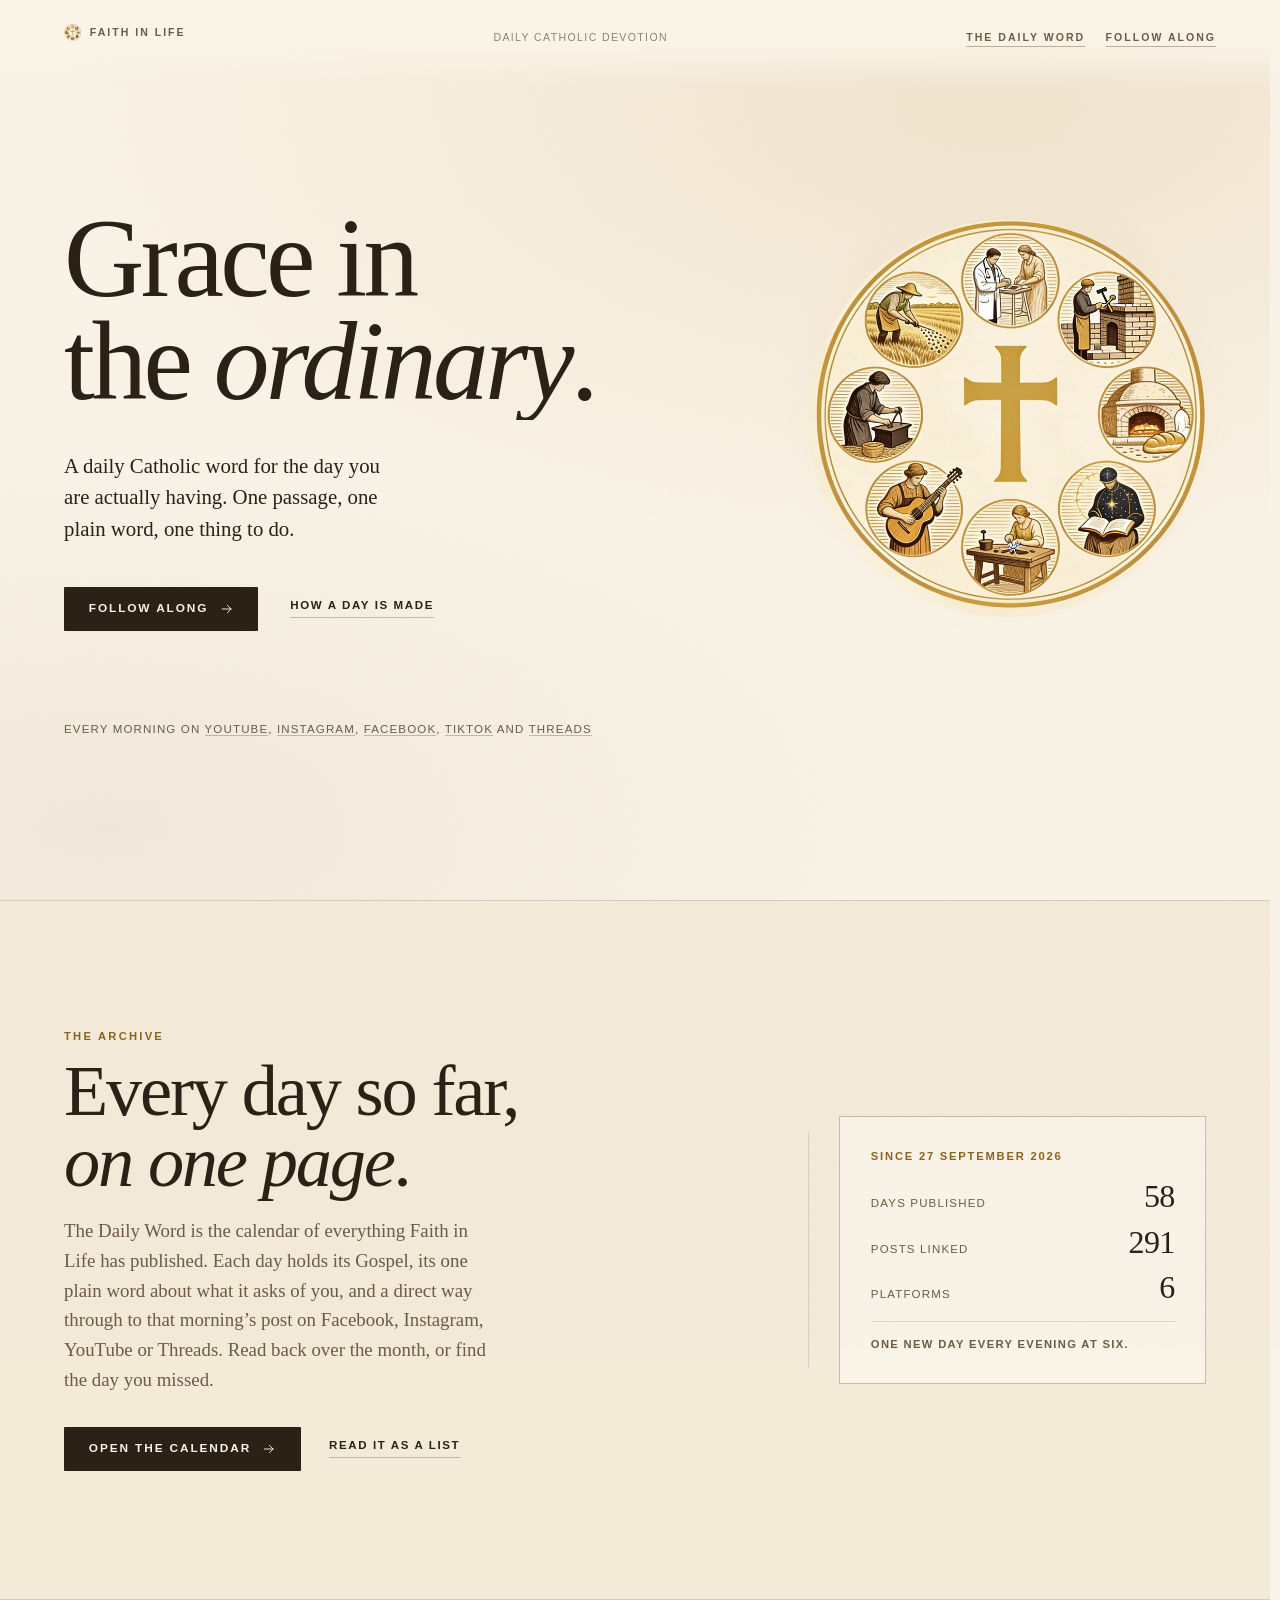
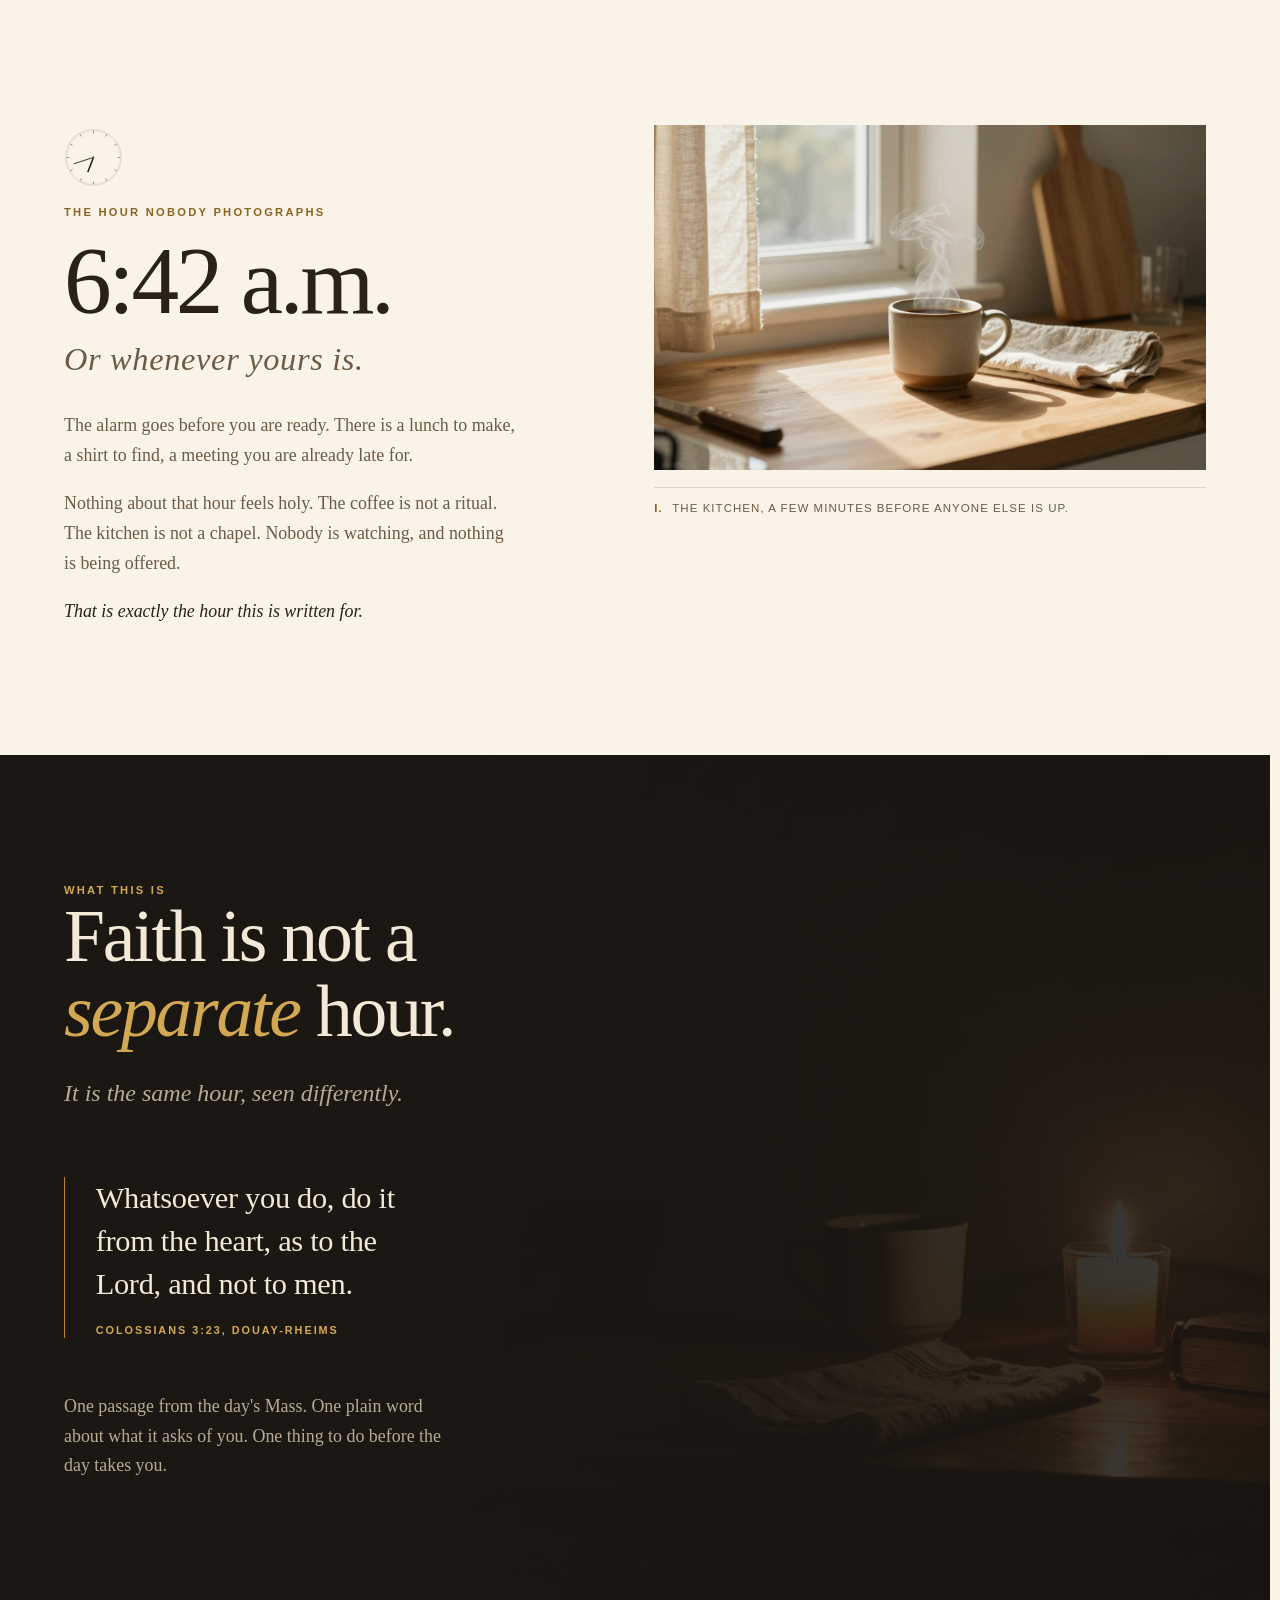
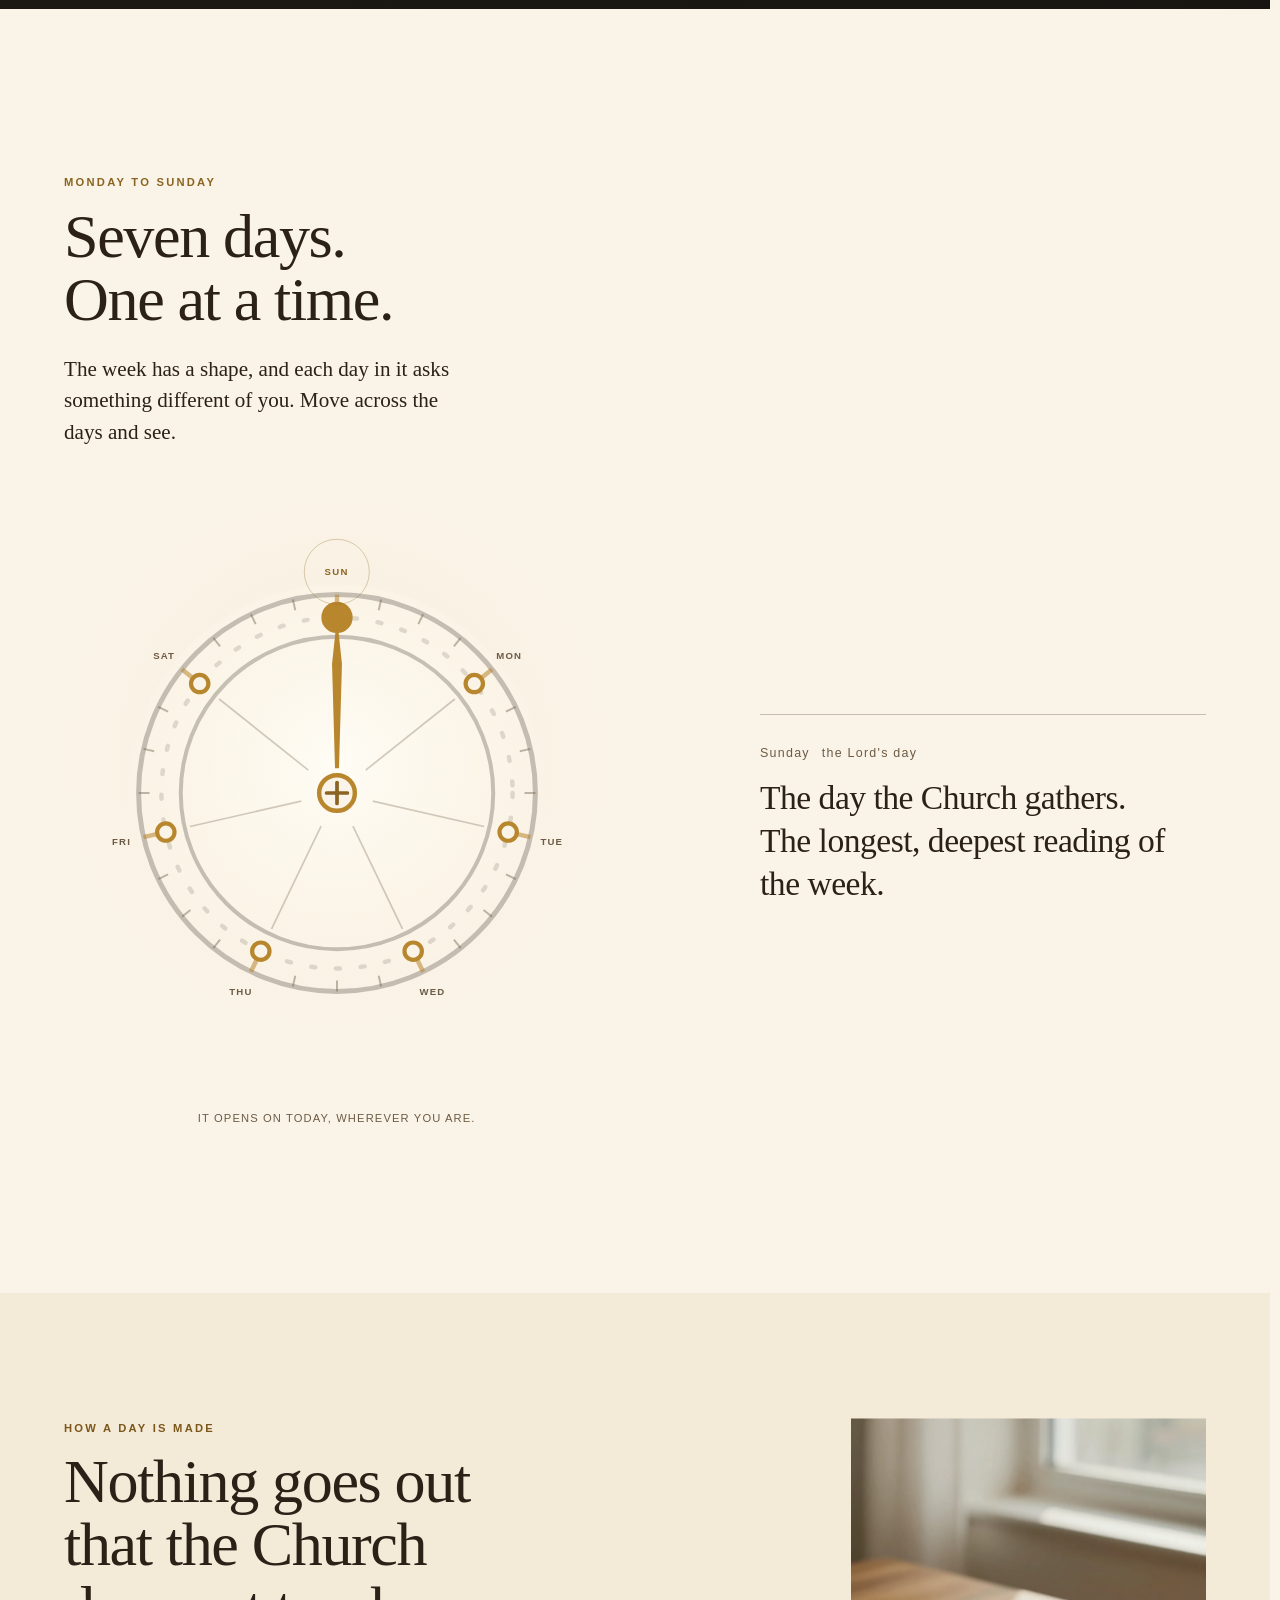
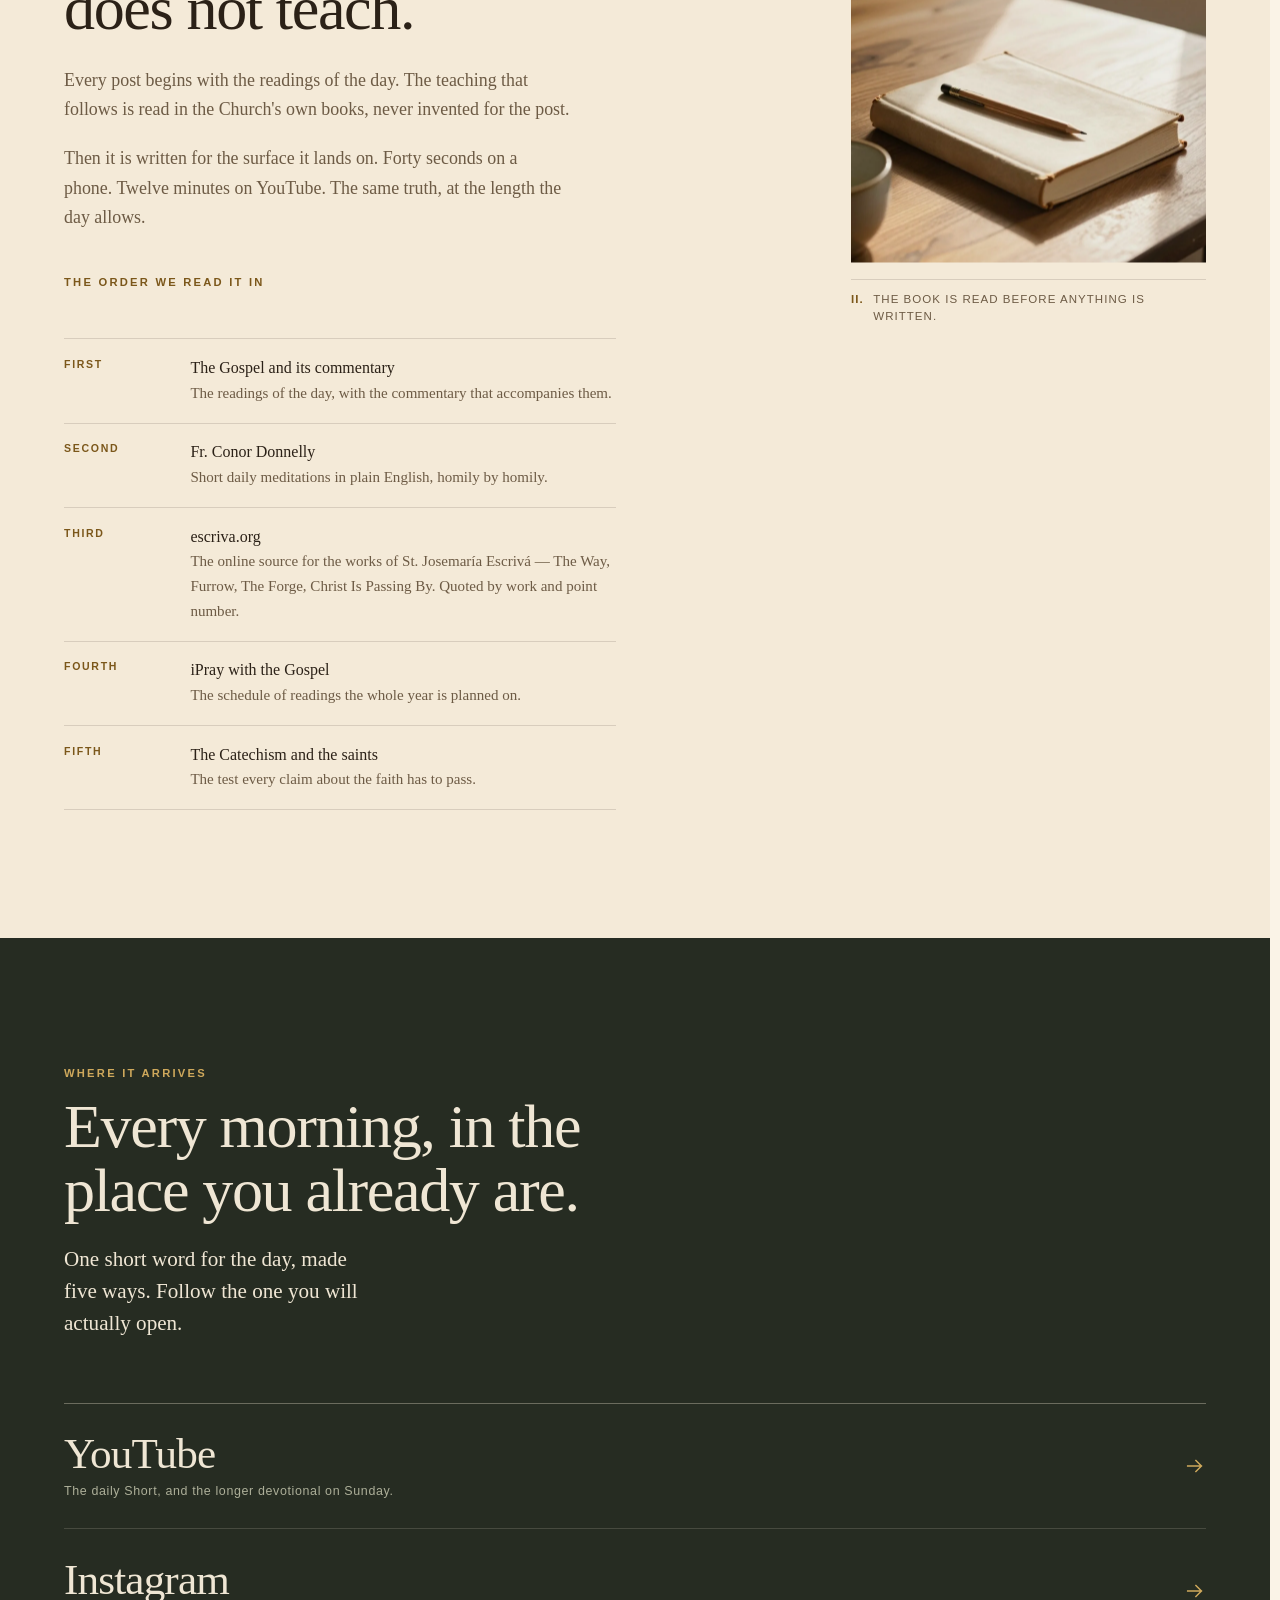
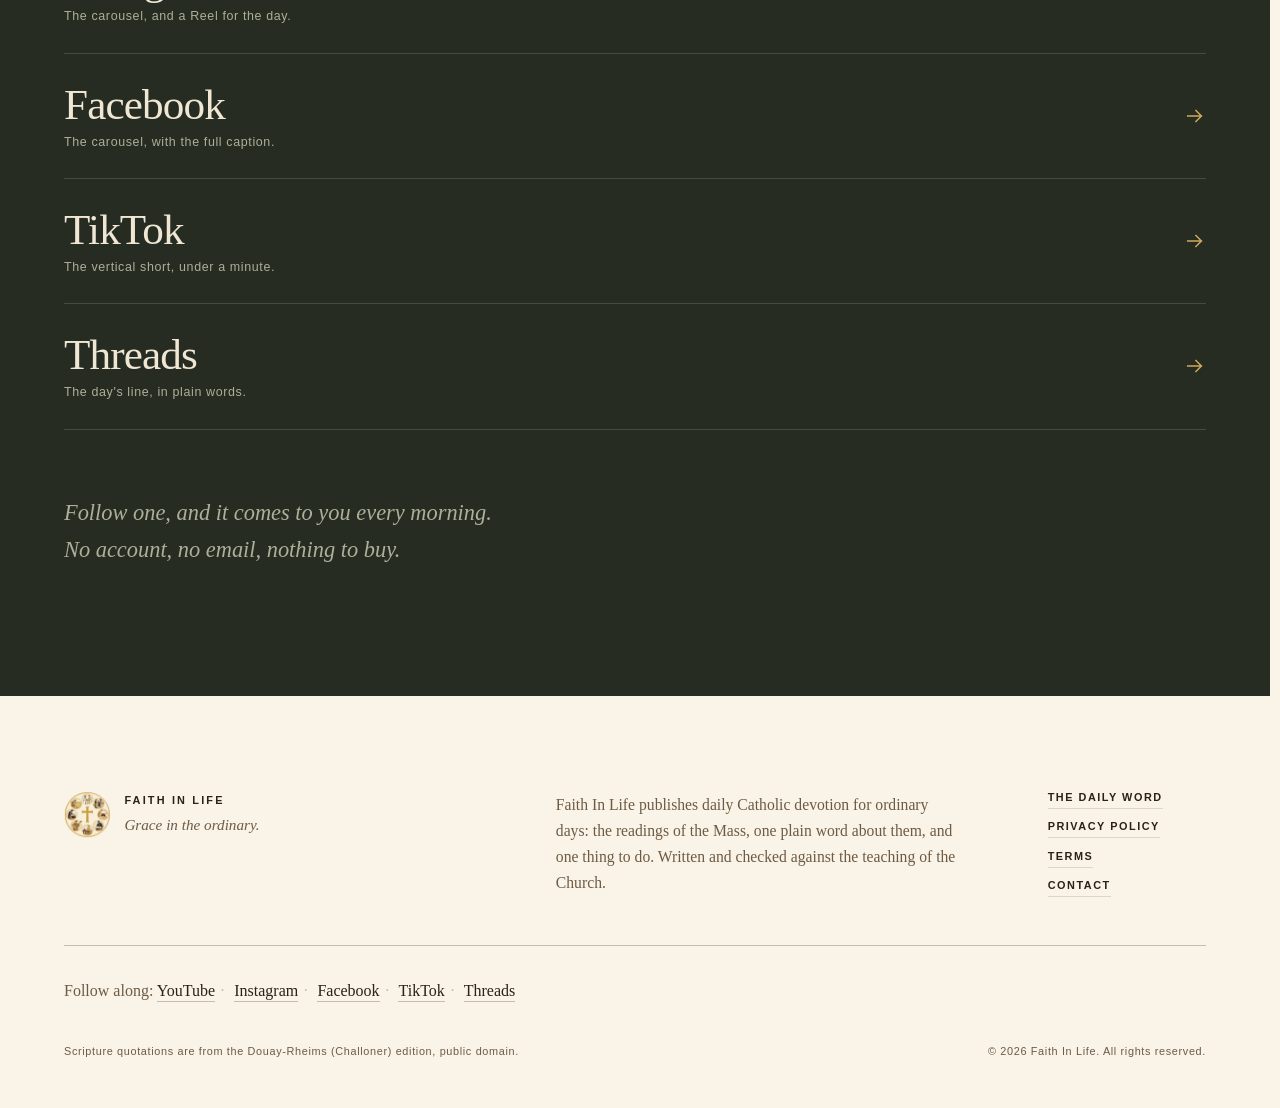
==== commit cd0c7b0a: "Refresh The Daily Word archive" ====
--- a/FaithInLife/index.html
+++ b/FaithInLife/index.html
@@ -130,8 +130,8 @@
         <aside class="arch-band__card" aria-label="The Daily Word at a glance">
           <p class="arch-band__cardtop">Since 27 September 2026</p>
           <dl class="arch-band__stats">
-            <div><dt>Days published</dt><dd data-arch-days>57</dd></div>
-            <div><dt>Posts linked</dt><dd data-arch-posts>285</dd></div>
+            <div><dt>Days published</dt><dd data-arch-days>58</dd></div>
+            <div><dt>Posts linked</dt><dd data-arch-posts>291</dd></div>
             <div><dt>Platforms</dt><dd>6</dd></div>
           </dl>
           <p class="arch-band__cardfoot">One new day every evening at six.</p>
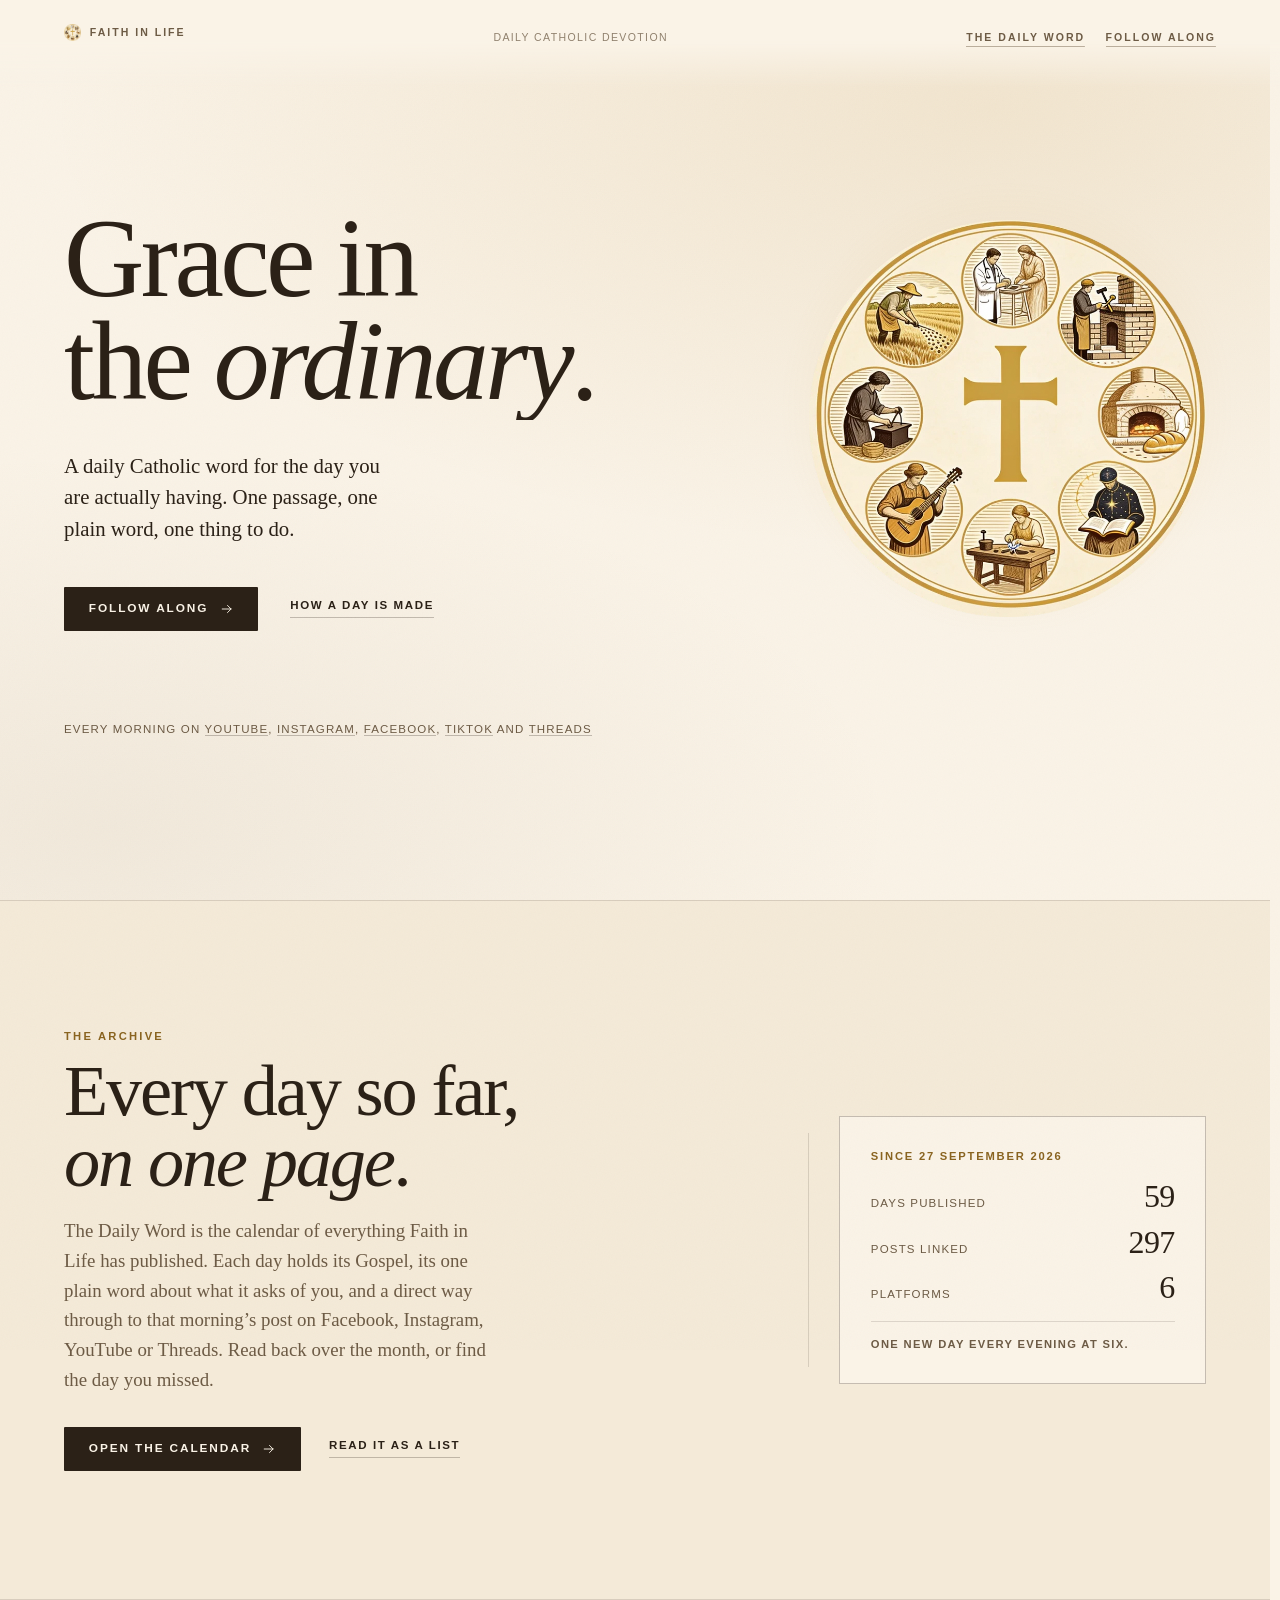
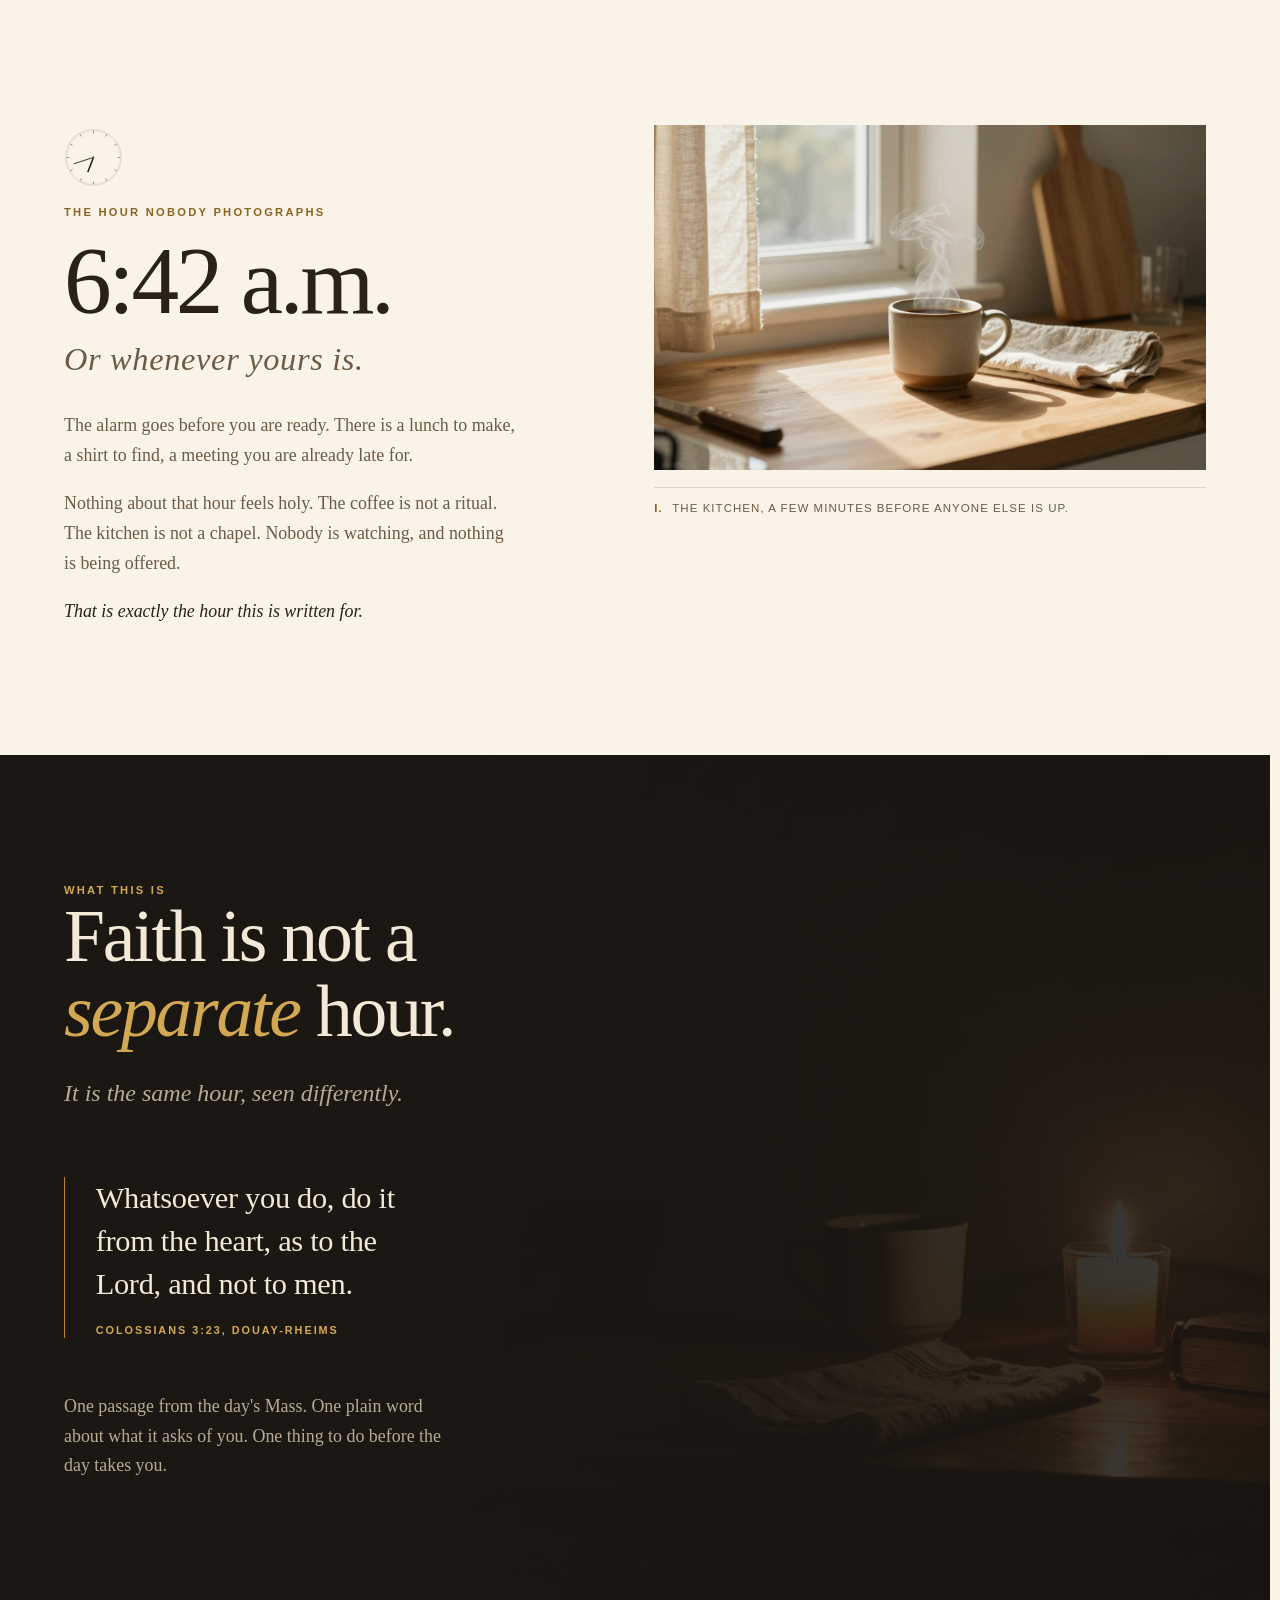
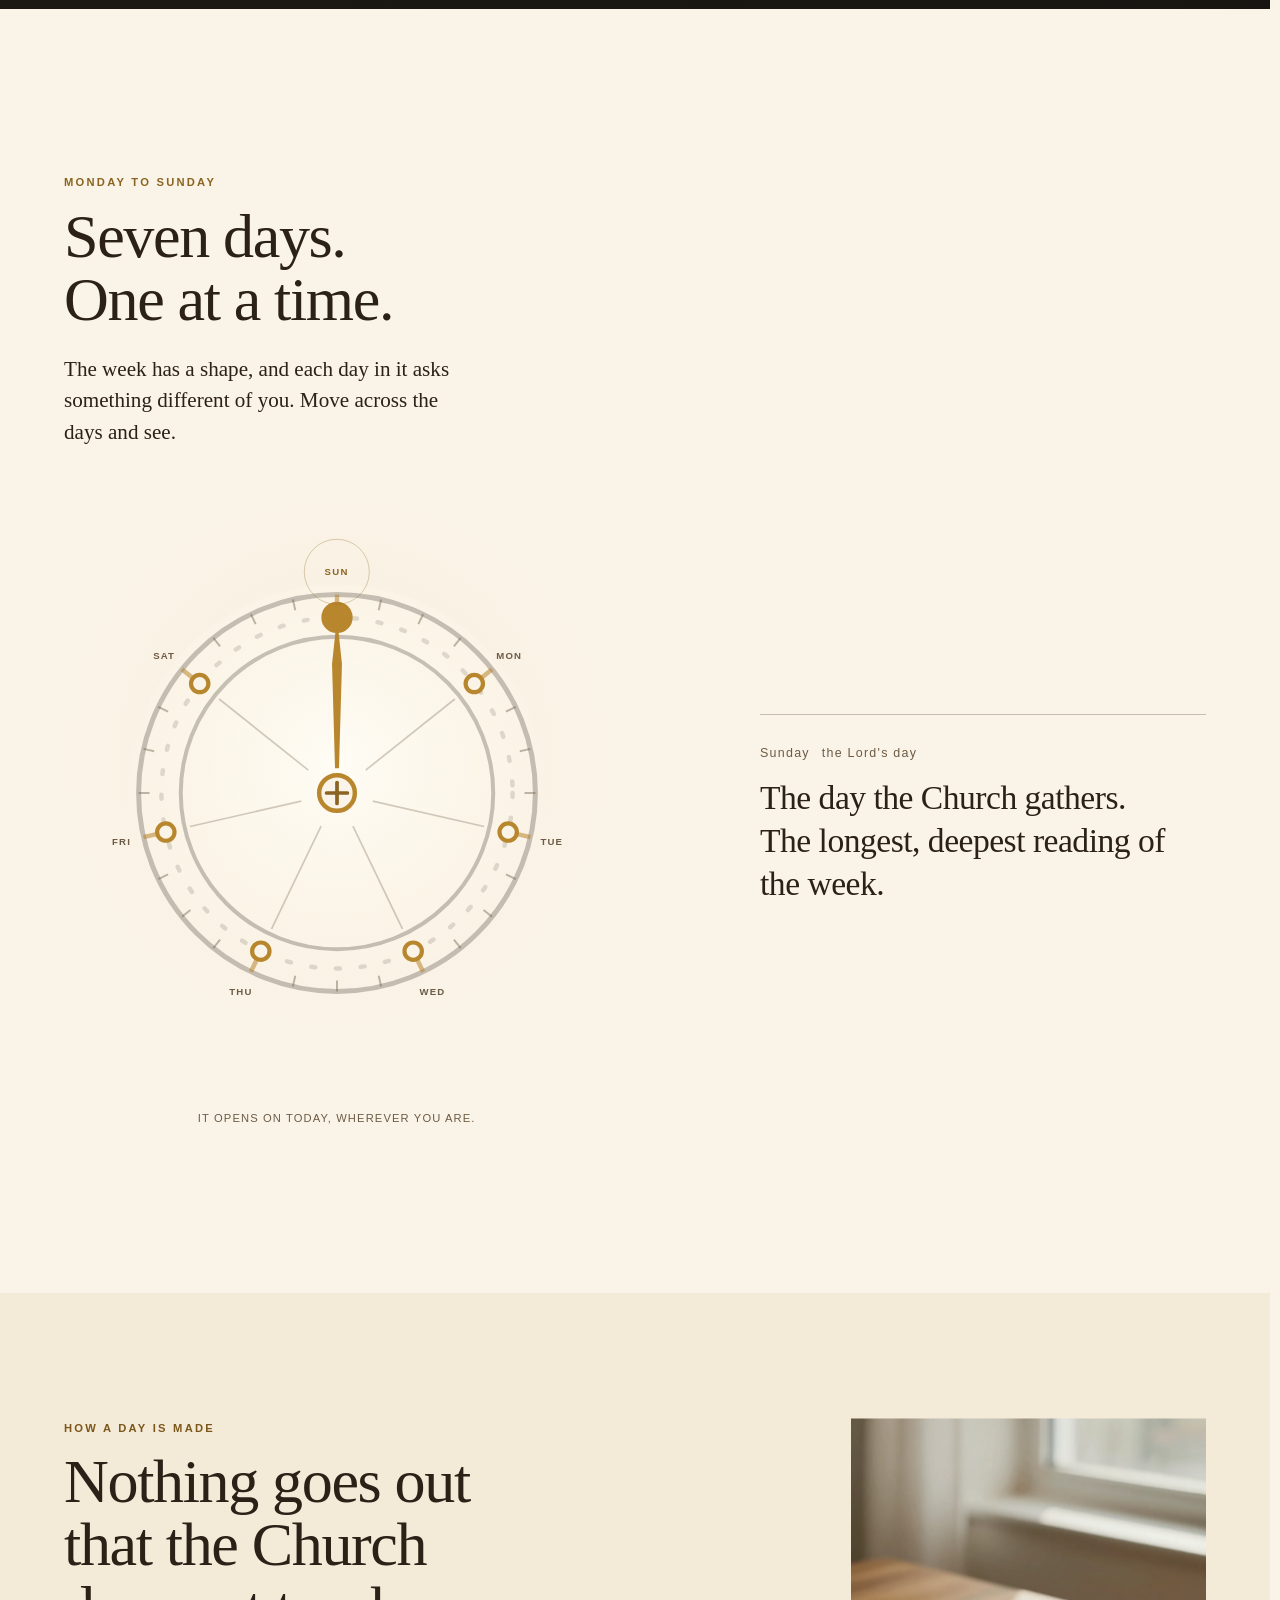
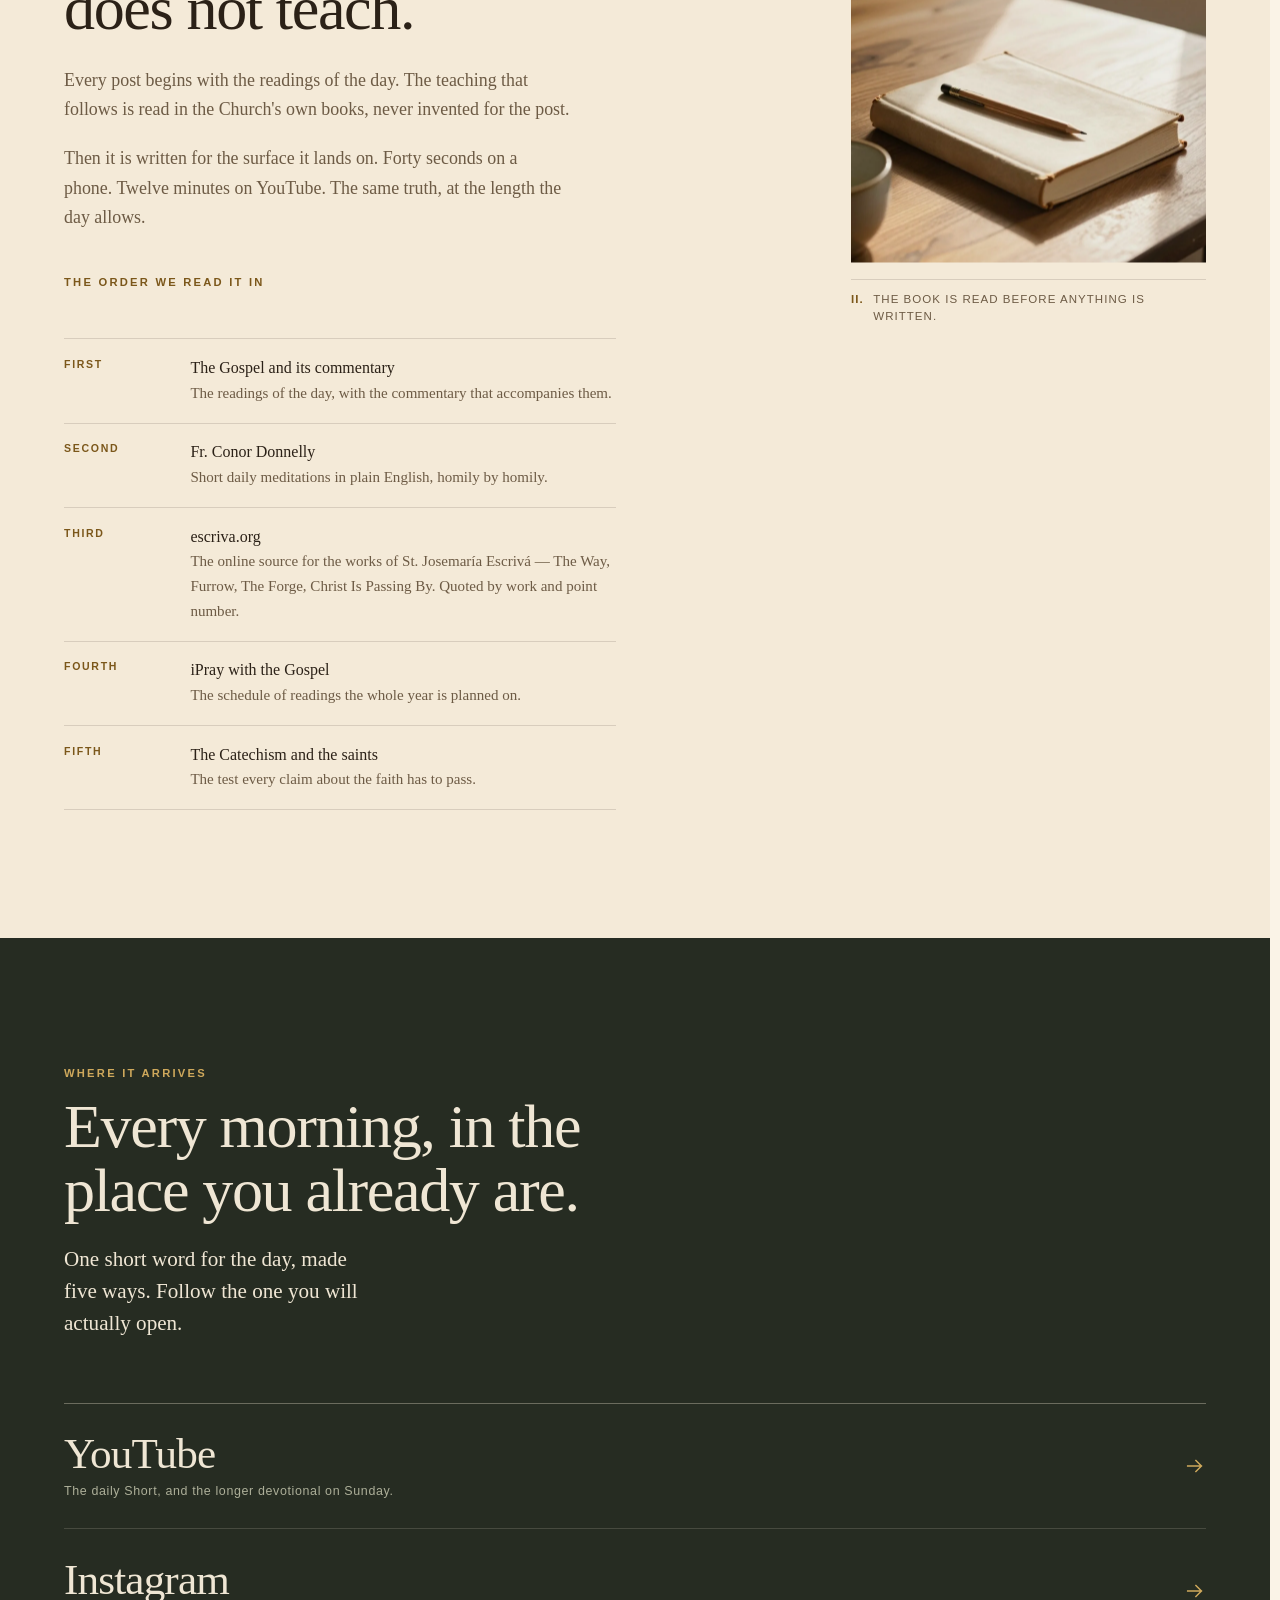
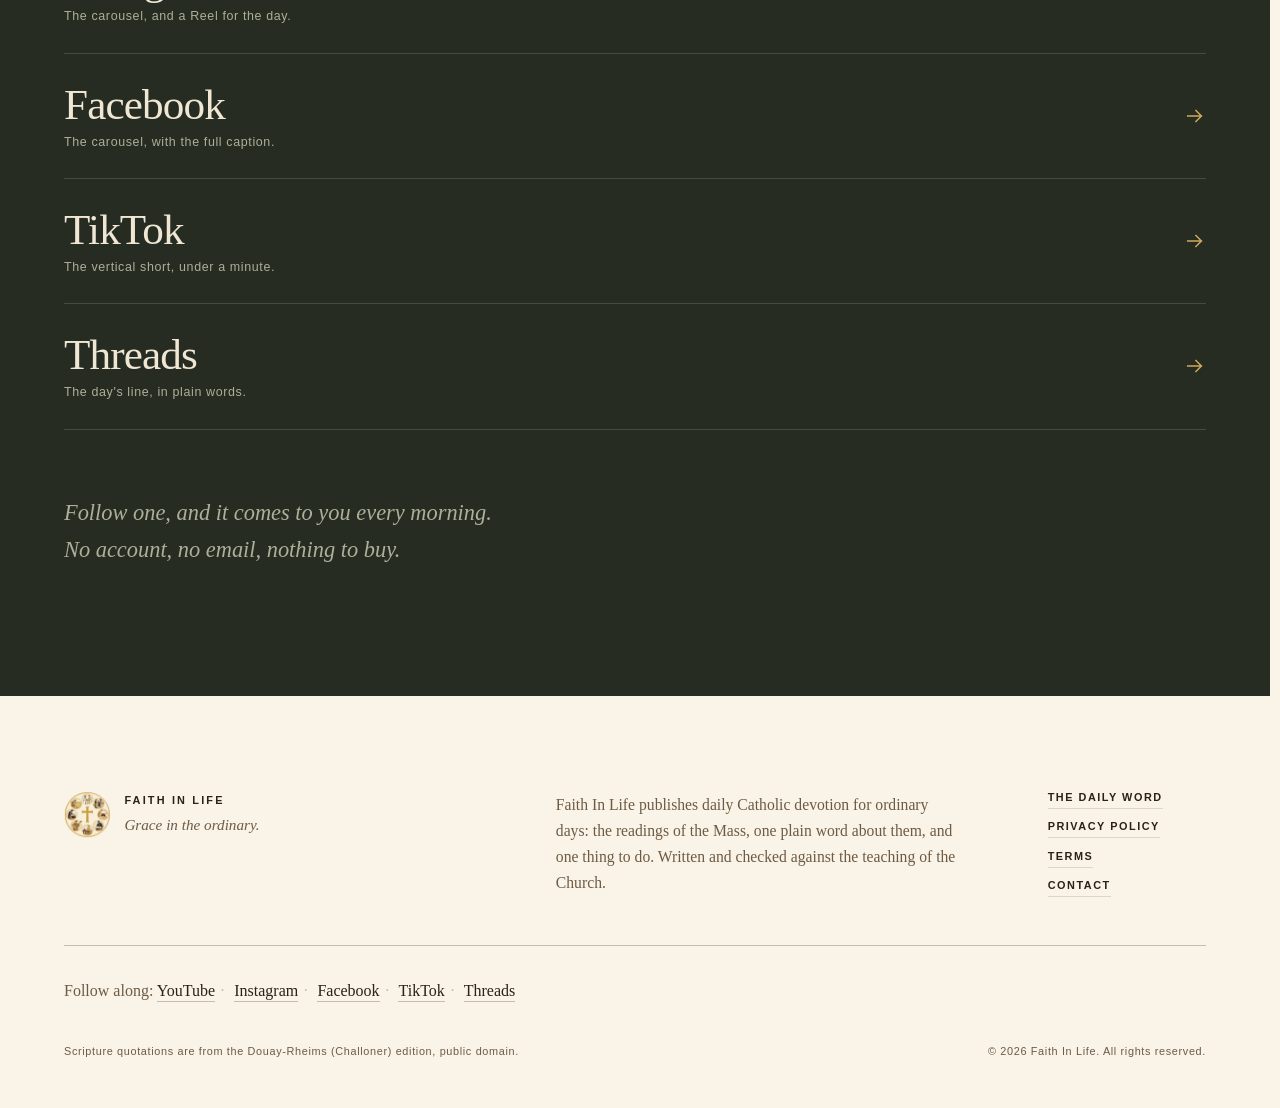
==== commit 03a9b275: "Refresh The Daily Word archive" ====
--- a/FaithInLife/index.html
+++ b/FaithInLife/index.html
@@ -130,8 +130,8 @@
         <aside class="arch-band__card" aria-label="The Daily Word at a glance">
           <p class="arch-band__cardtop">Since 27 September 2026</p>
           <dl class="arch-band__stats">
-            <div><dt>Days published</dt><dd data-arch-days>58</dd></div>
-            <div><dt>Posts linked</dt><dd data-arch-posts>291</dd></div>
+            <div><dt>Days published</dt><dd data-arch-days>59</dd></div>
+            <div><dt>Posts linked</dt><dd data-arch-posts>297</dd></div>
             <div><dt>Platforms</dt><dd>6</dd></div>
           </dl>
           <p class="arch-band__cardfoot">One new day every evening at six.</p>
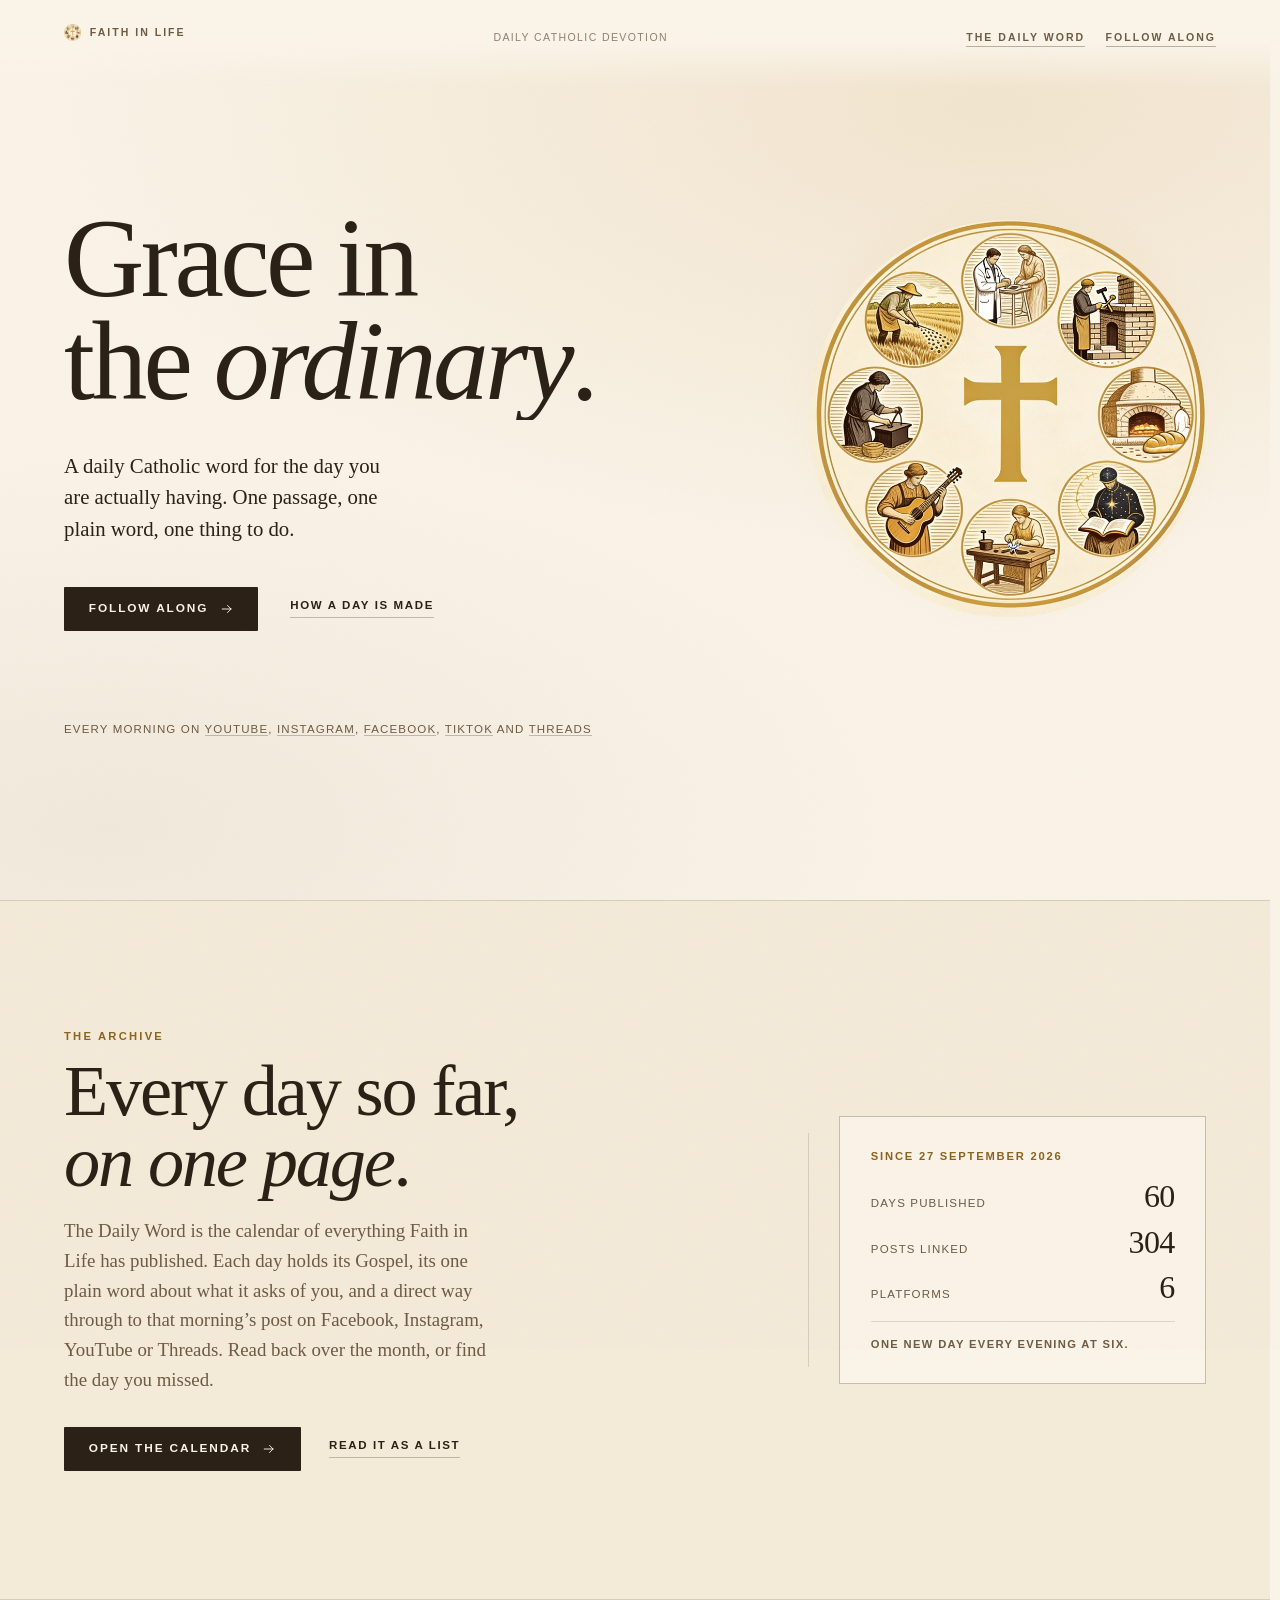
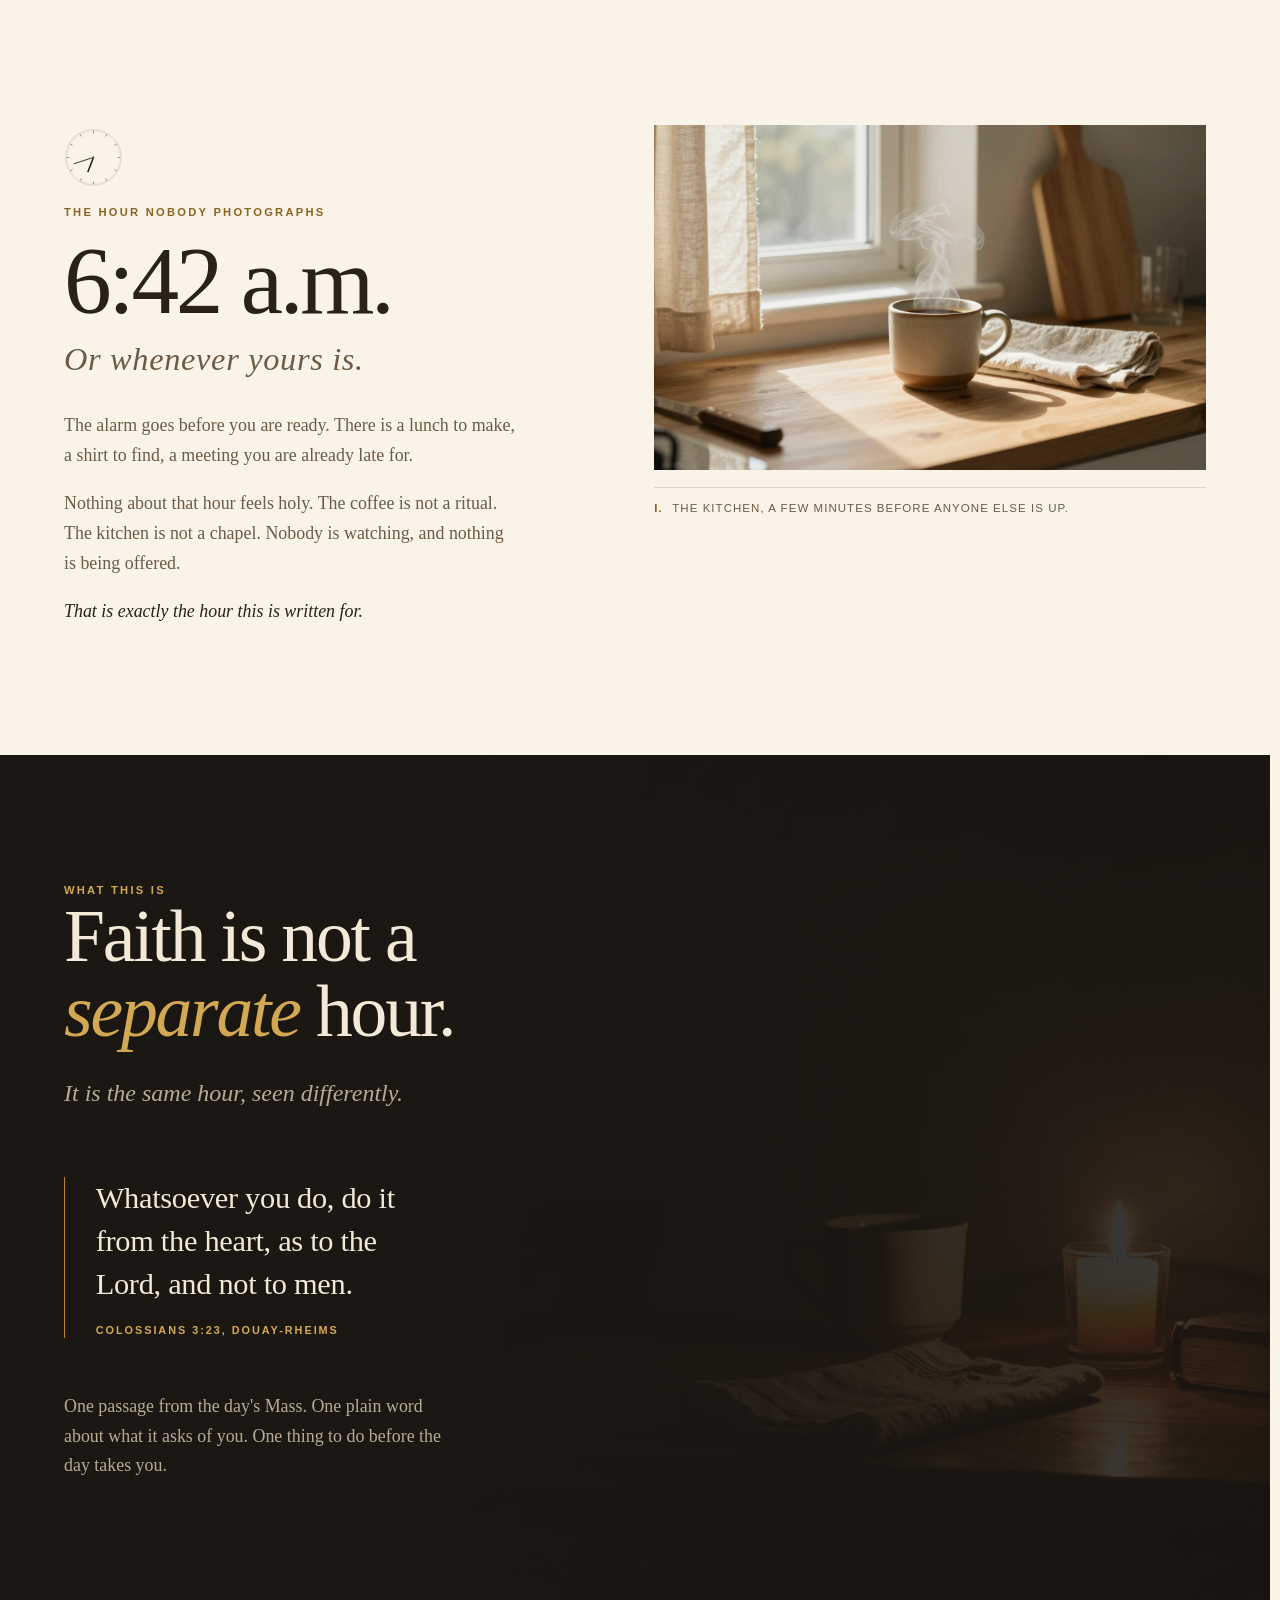
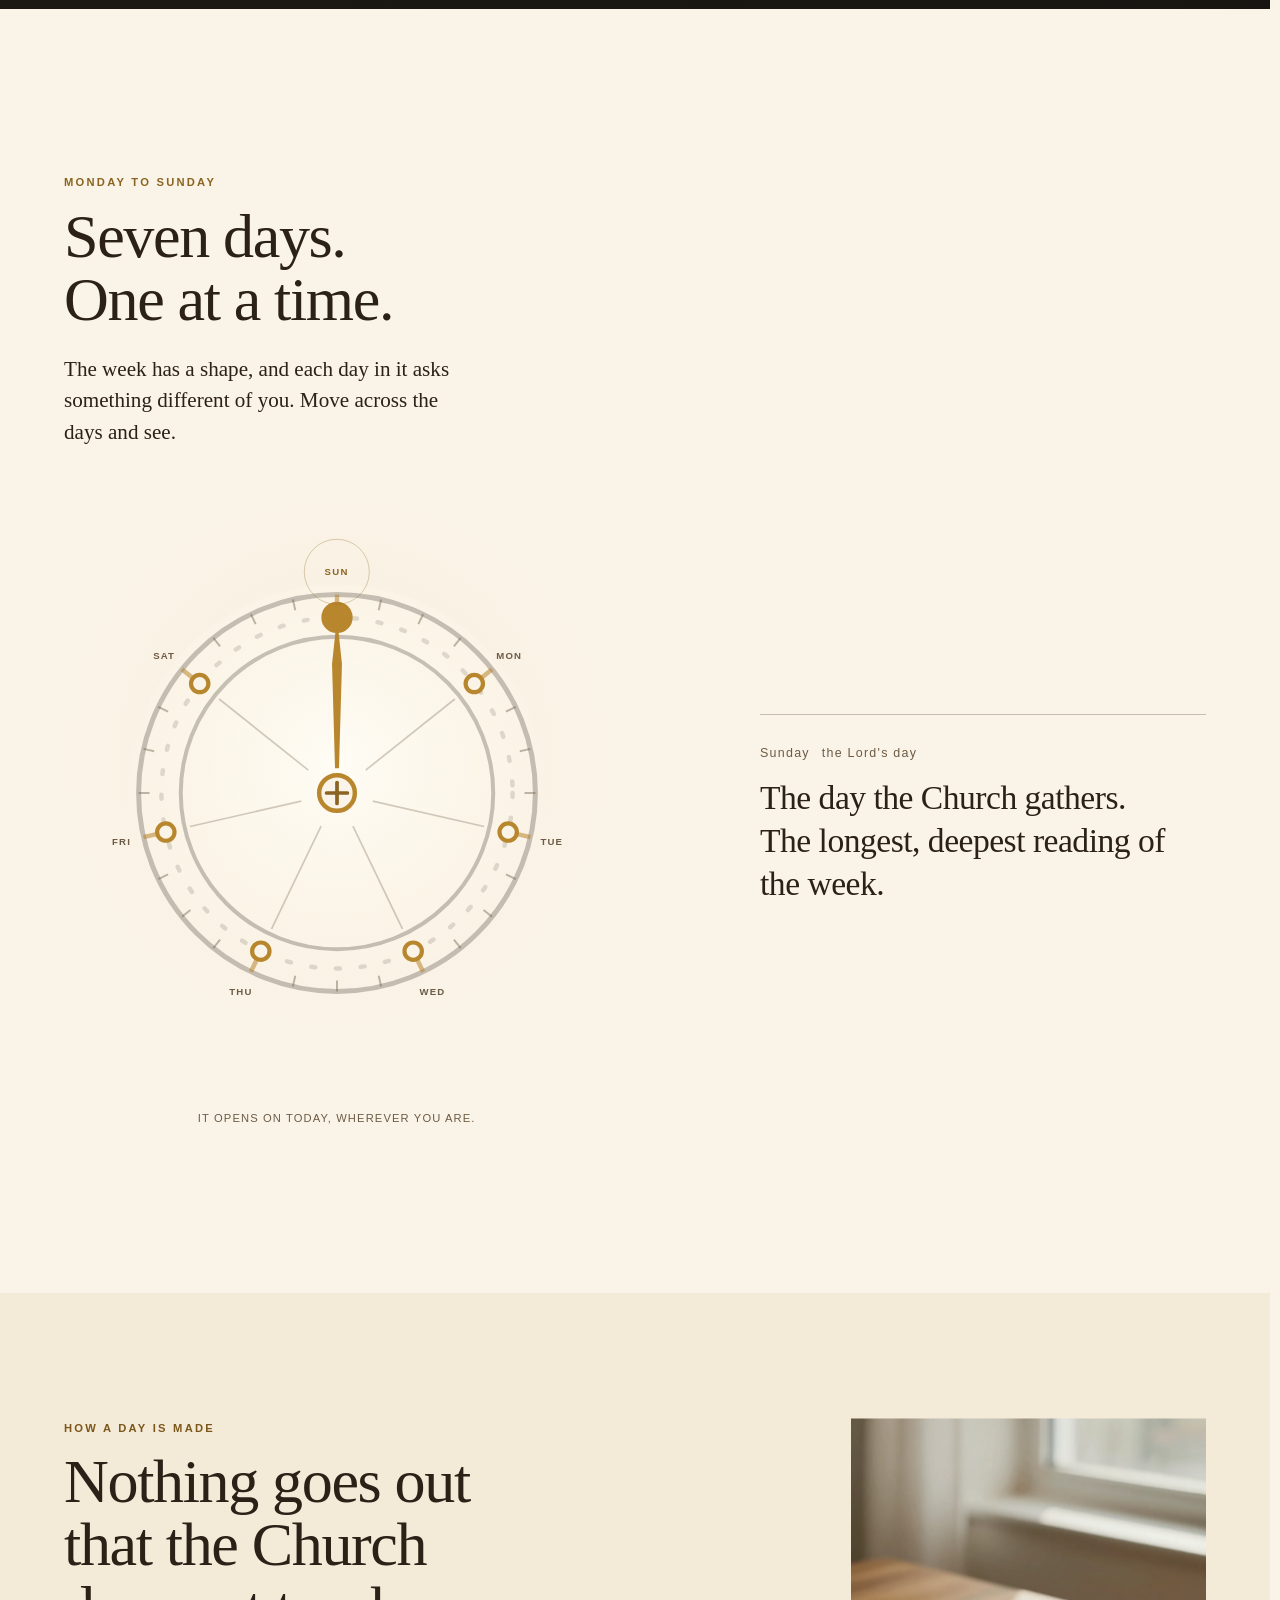
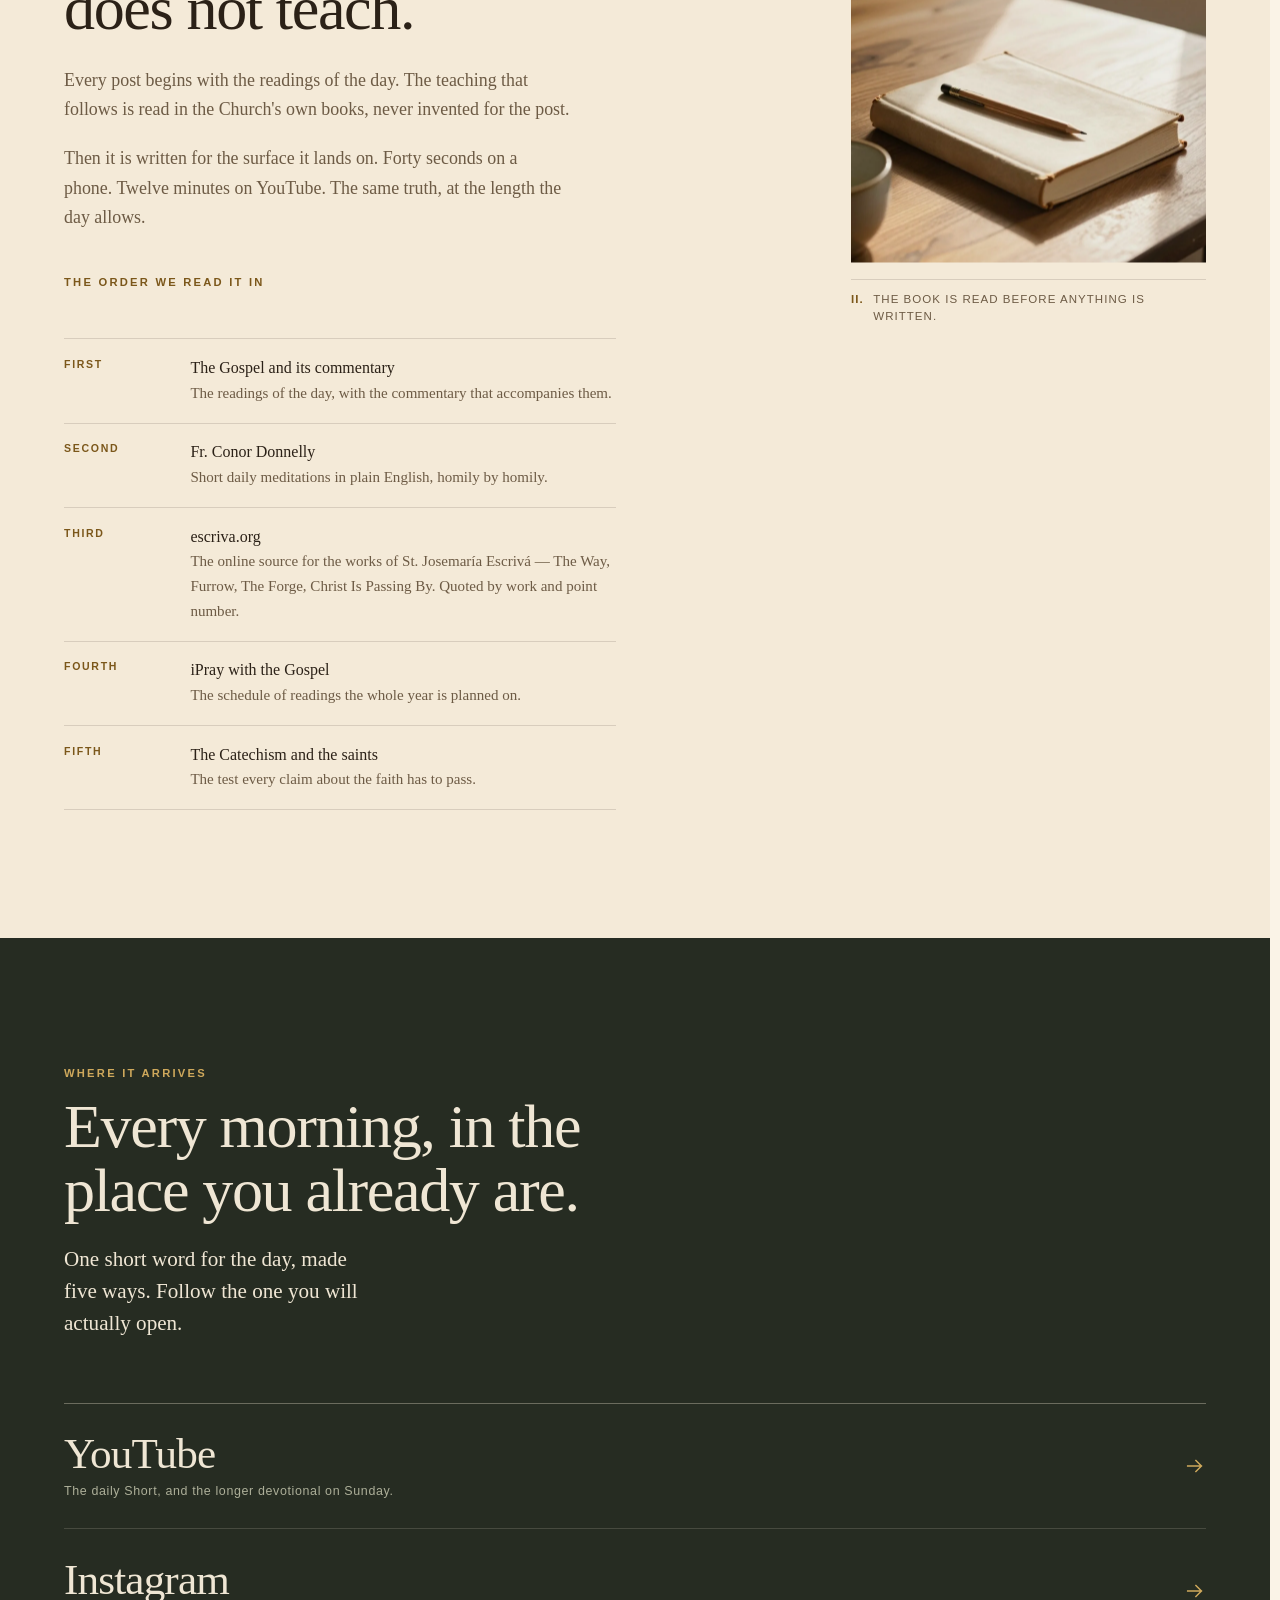
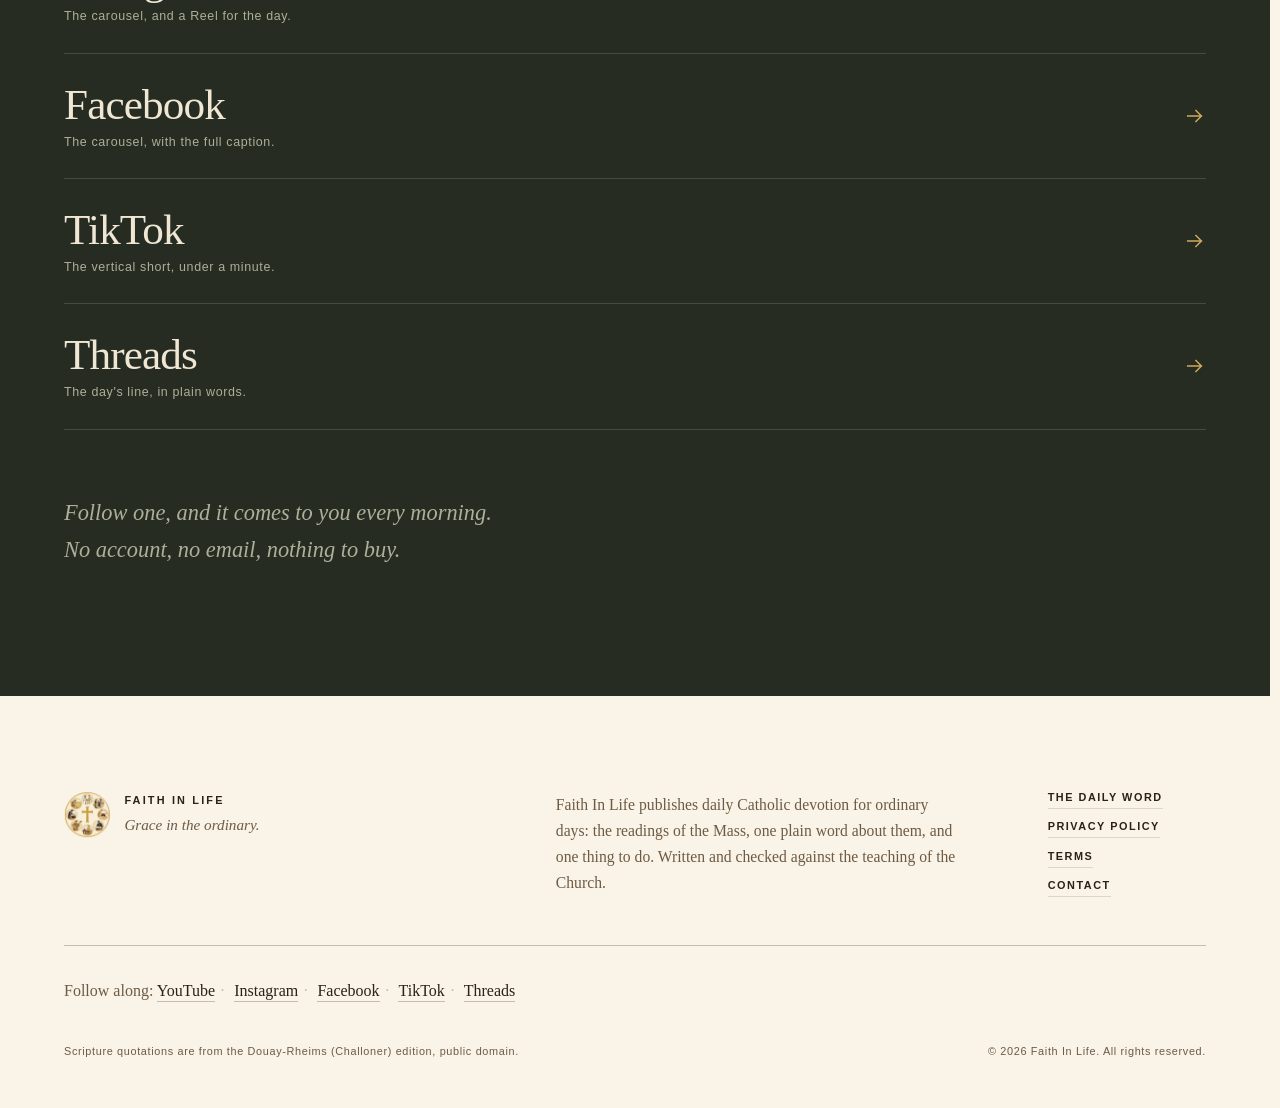
==== commit d981cbff: "Refresh The Daily Word archive" ====
--- a/FaithInLife/index.html
+++ b/FaithInLife/index.html
@@ -130,8 +130,8 @@
         <aside class="arch-band__card" aria-label="The Daily Word at a glance">
           <p class="arch-band__cardtop">Since 27 September 2026</p>
           <dl class="arch-band__stats">
-            <div><dt>Days published</dt><dd data-arch-days>59</dd></div>
-            <div><dt>Posts linked</dt><dd data-arch-posts>297</dd></div>
+            <div><dt>Days published</dt><dd data-arch-days>60</dd></div>
+            <div><dt>Posts linked</dt><dd data-arch-posts>304</dd></div>
             <div><dt>Platforms</dt><dd>6</dd></div>
           </dl>
           <p class="arch-band__cardfoot">One new day every evening at six.</p>
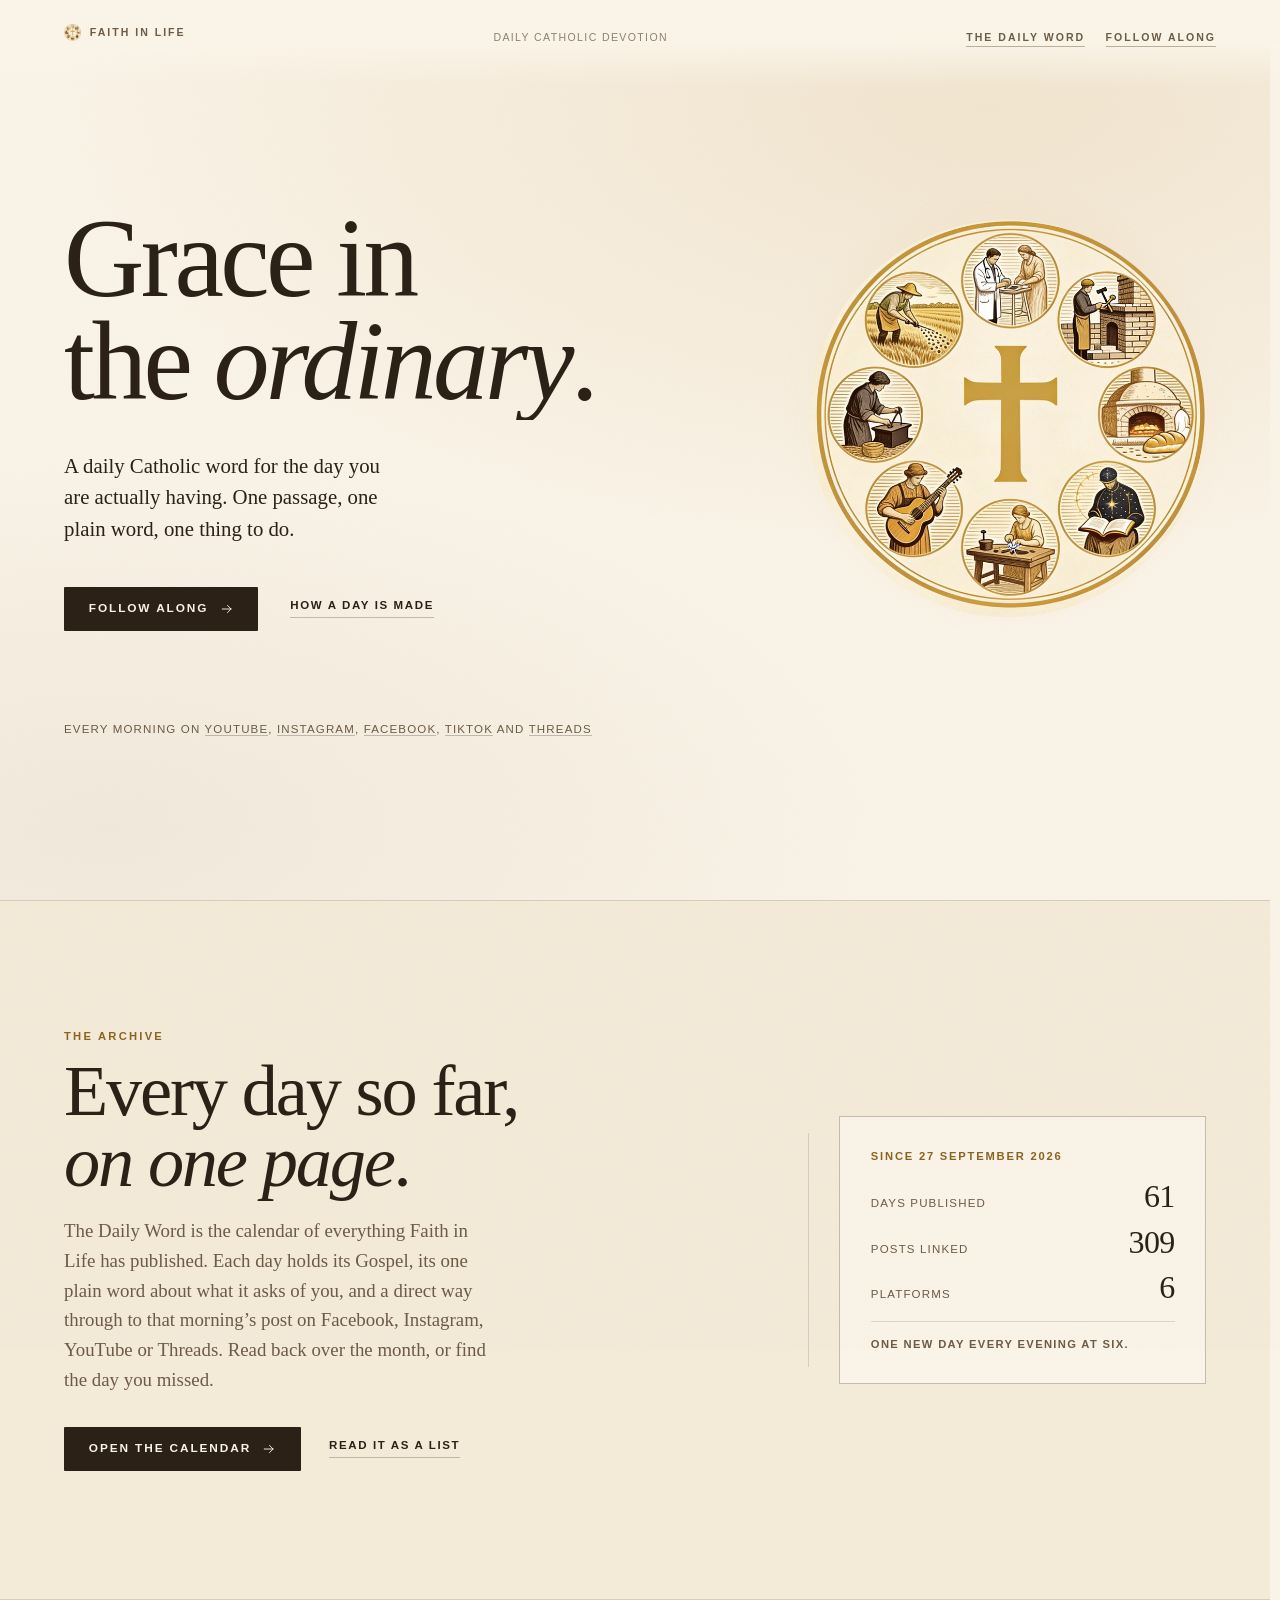
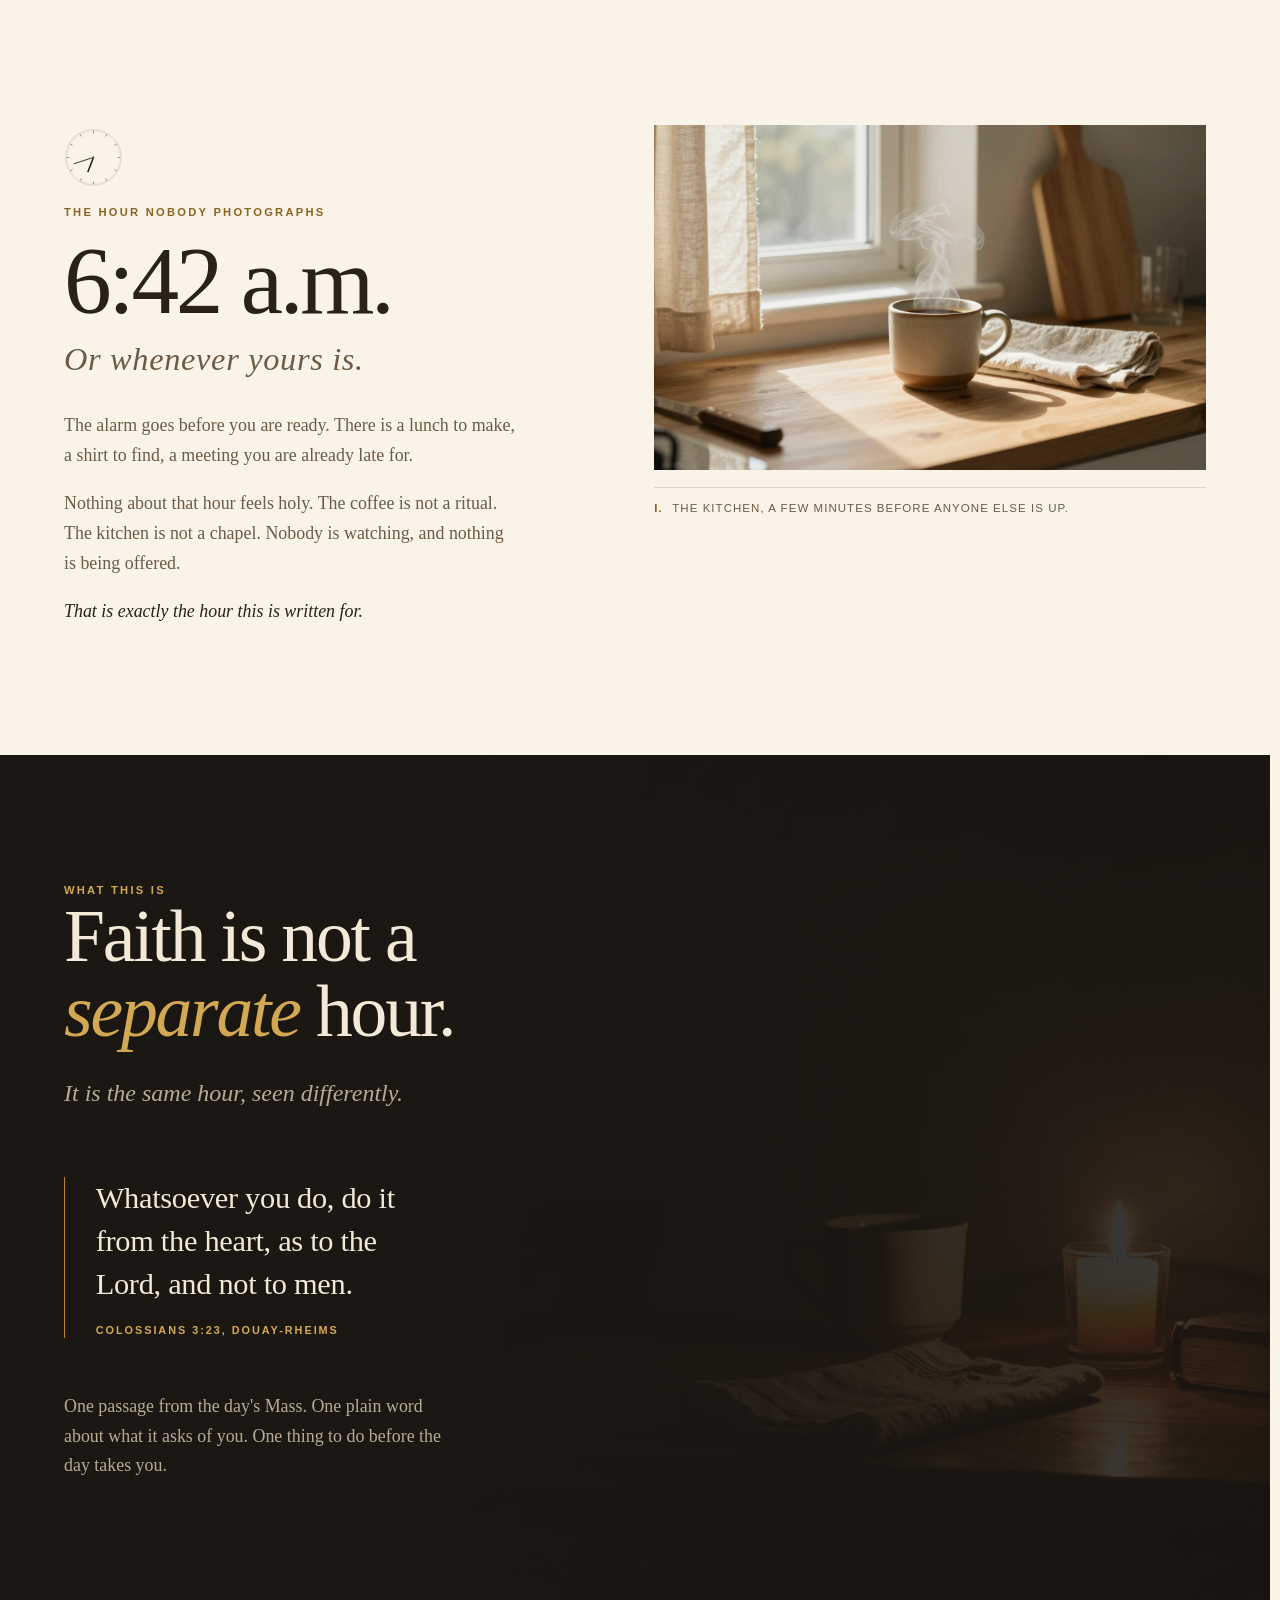
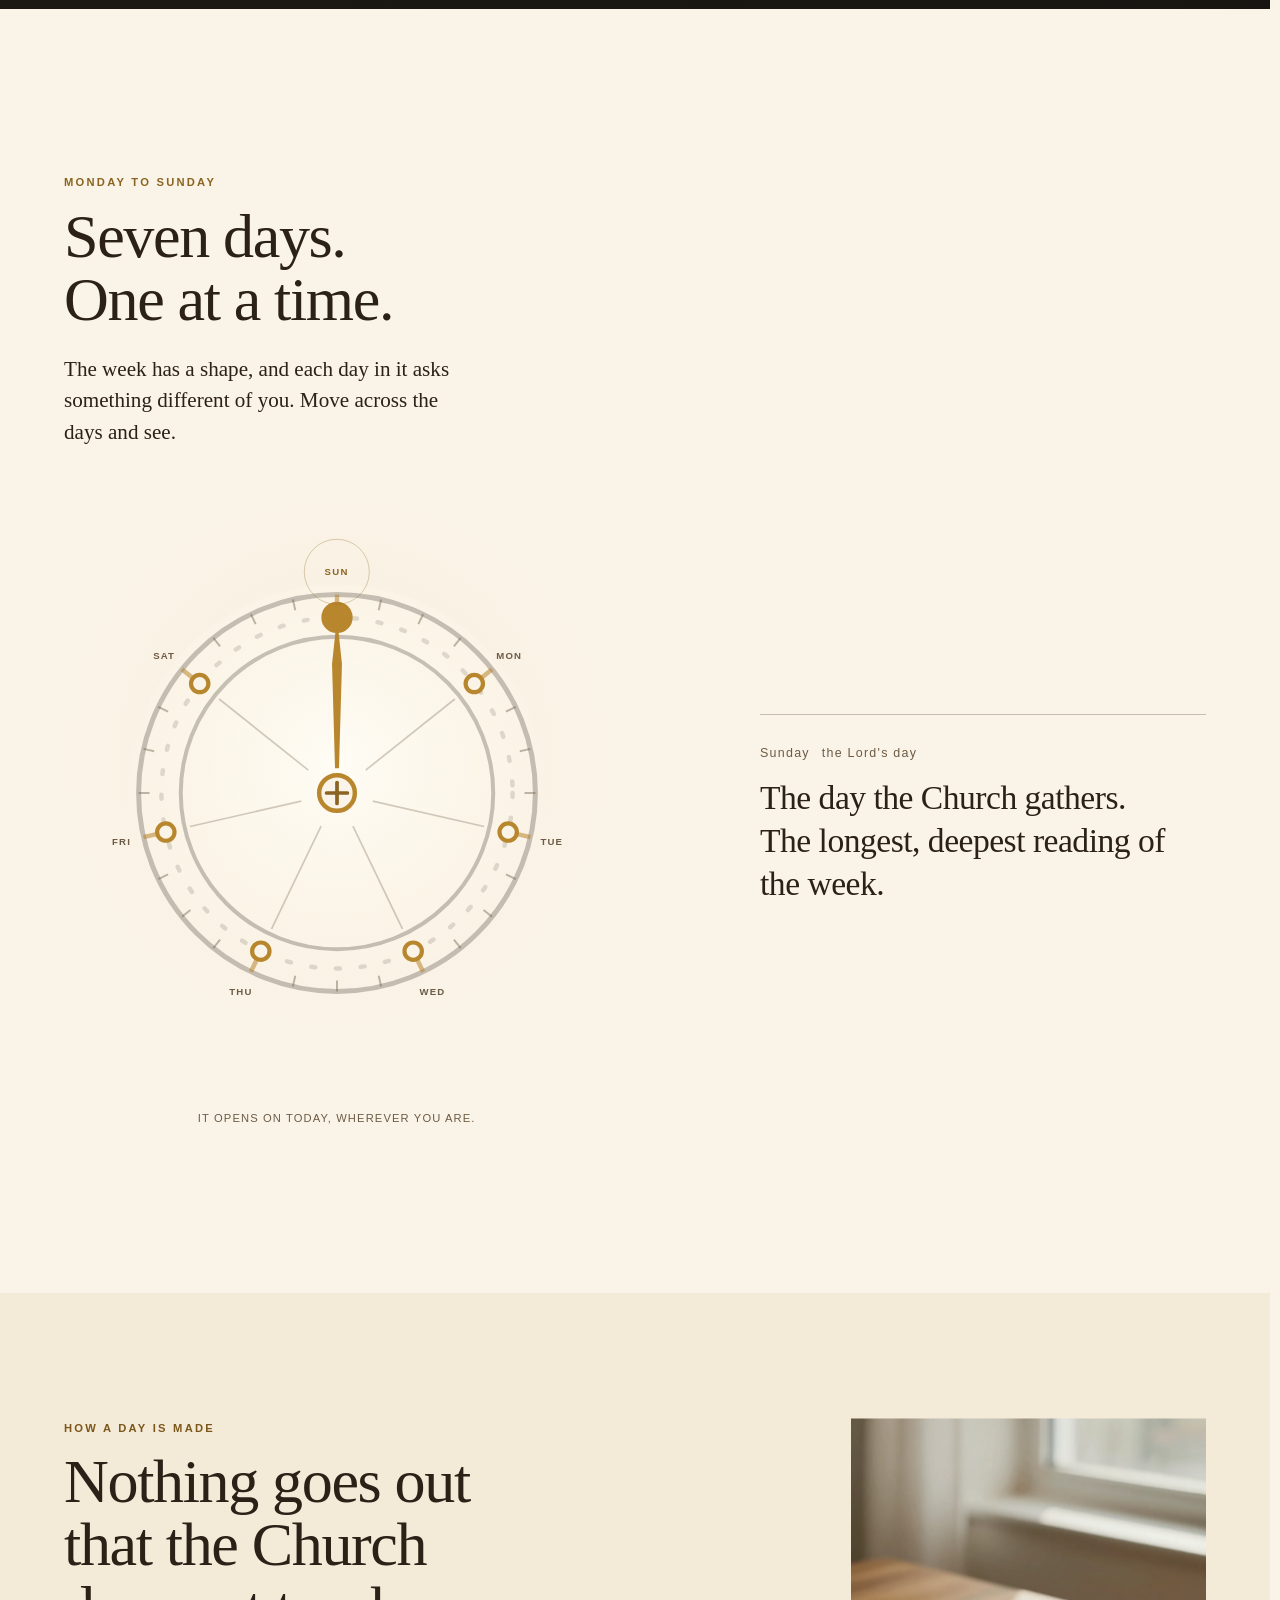
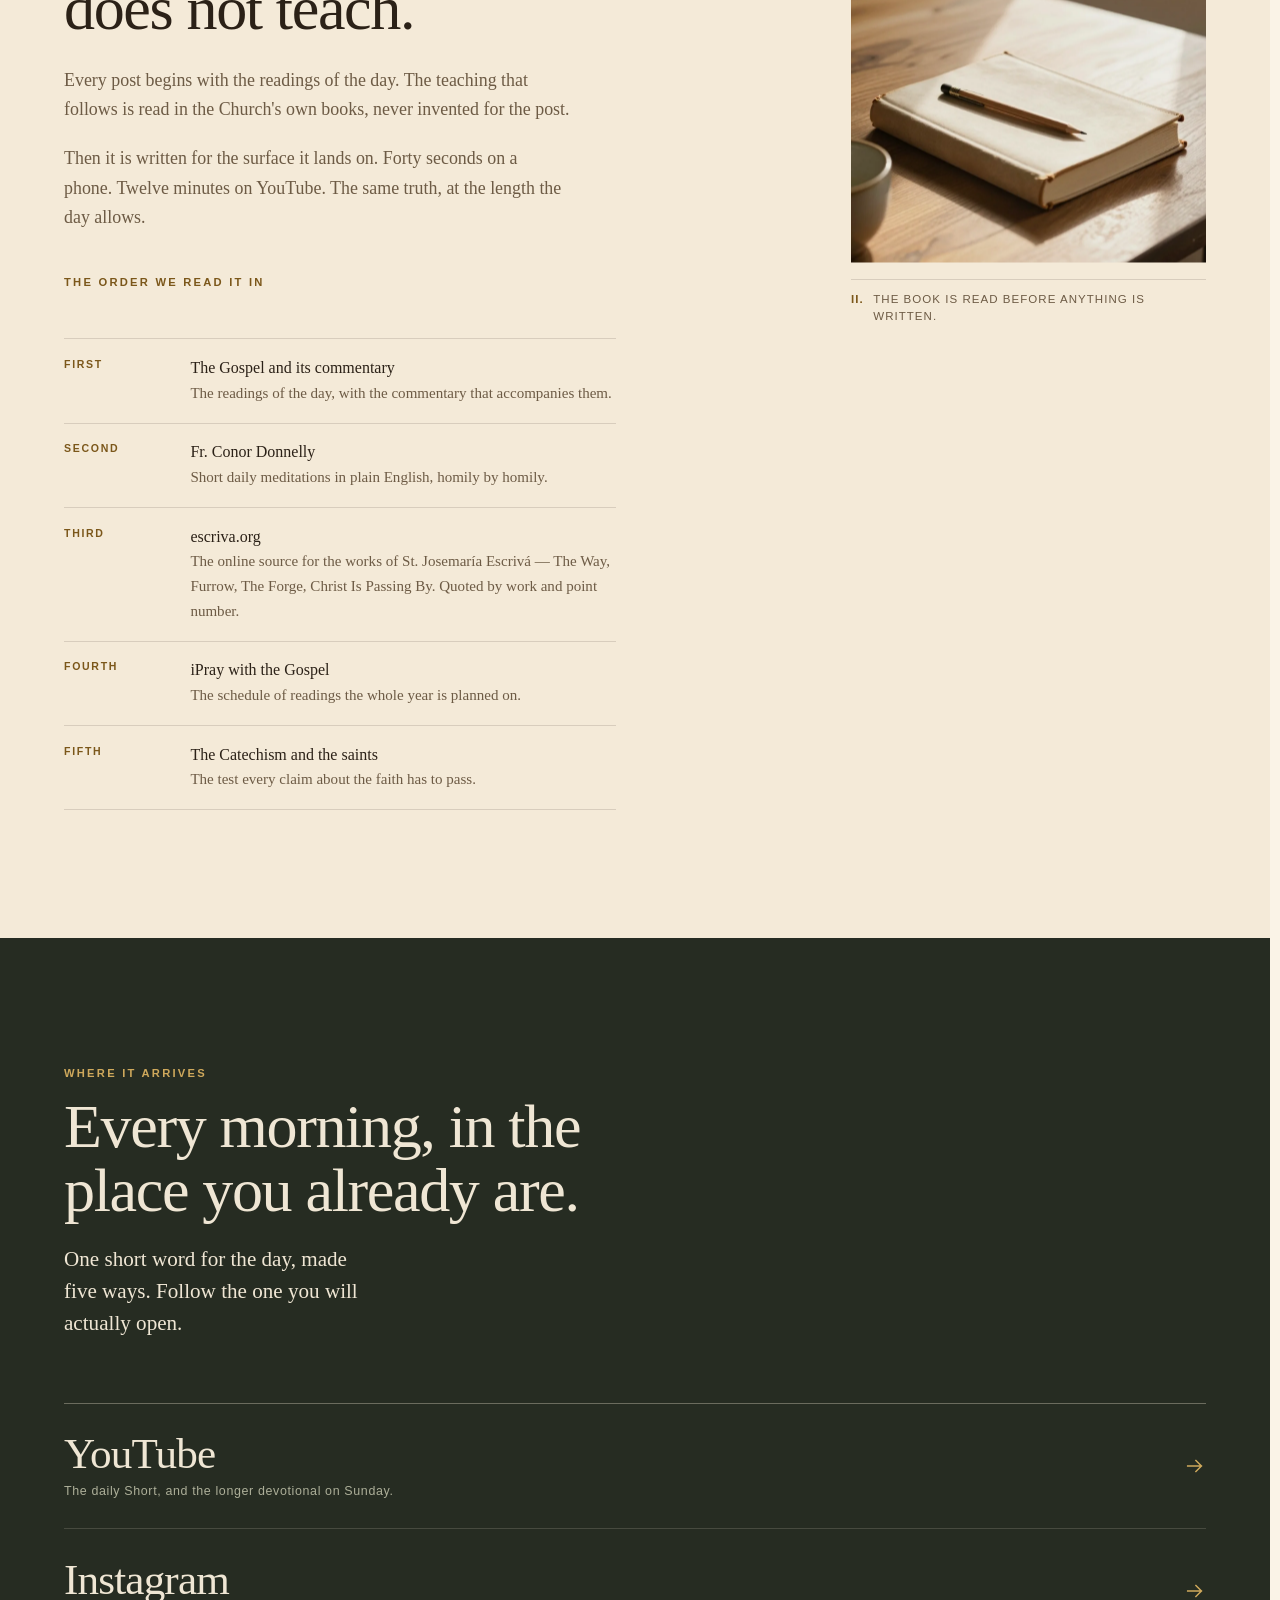
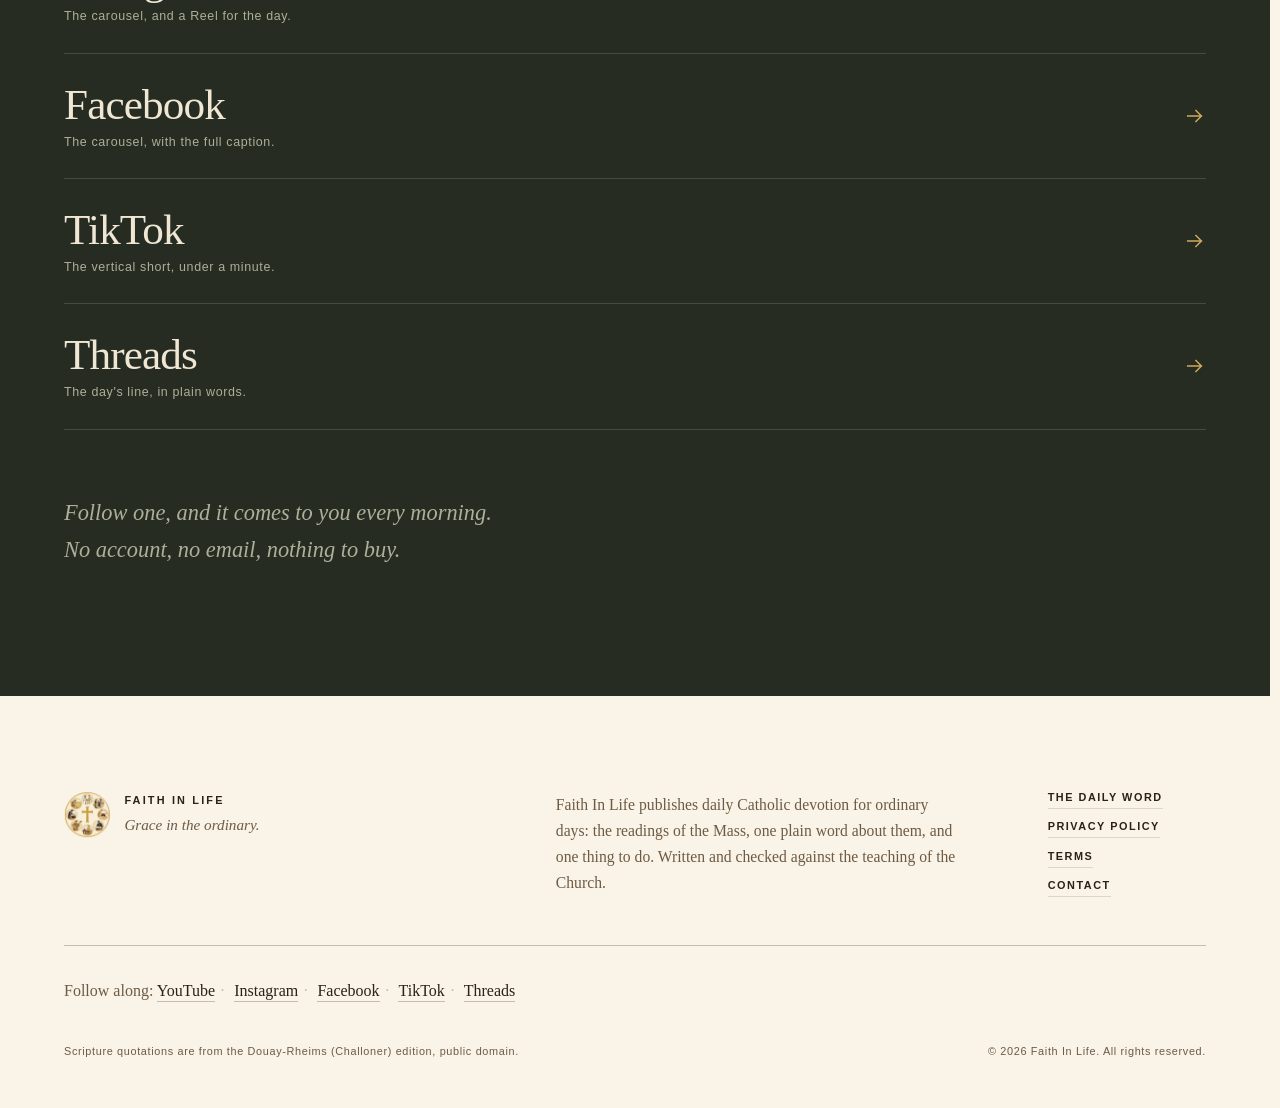
==== commit 3fb7f5a6: "Refresh The Daily Word archive" ====
--- a/FaithInLife/index.html
+++ b/FaithInLife/index.html
@@ -130,8 +130,8 @@
         <aside class="arch-band__card" aria-label="The Daily Word at a glance">
           <p class="arch-band__cardtop">Since 27 September 2026</p>
           <dl class="arch-band__stats">
-            <div><dt>Days published</dt><dd data-arch-days>60</dd></div>
-            <div><dt>Posts linked</dt><dd data-arch-posts>304</dd></div>
+            <div><dt>Days published</dt><dd data-arch-days>61</dd></div>
+            <div><dt>Posts linked</dt><dd data-arch-posts>309</dd></div>
             <div><dt>Platforms</dt><dd>6</dd></div>
           </dl>
           <p class="arch-band__cardfoot">One new day every evening at six.</p>
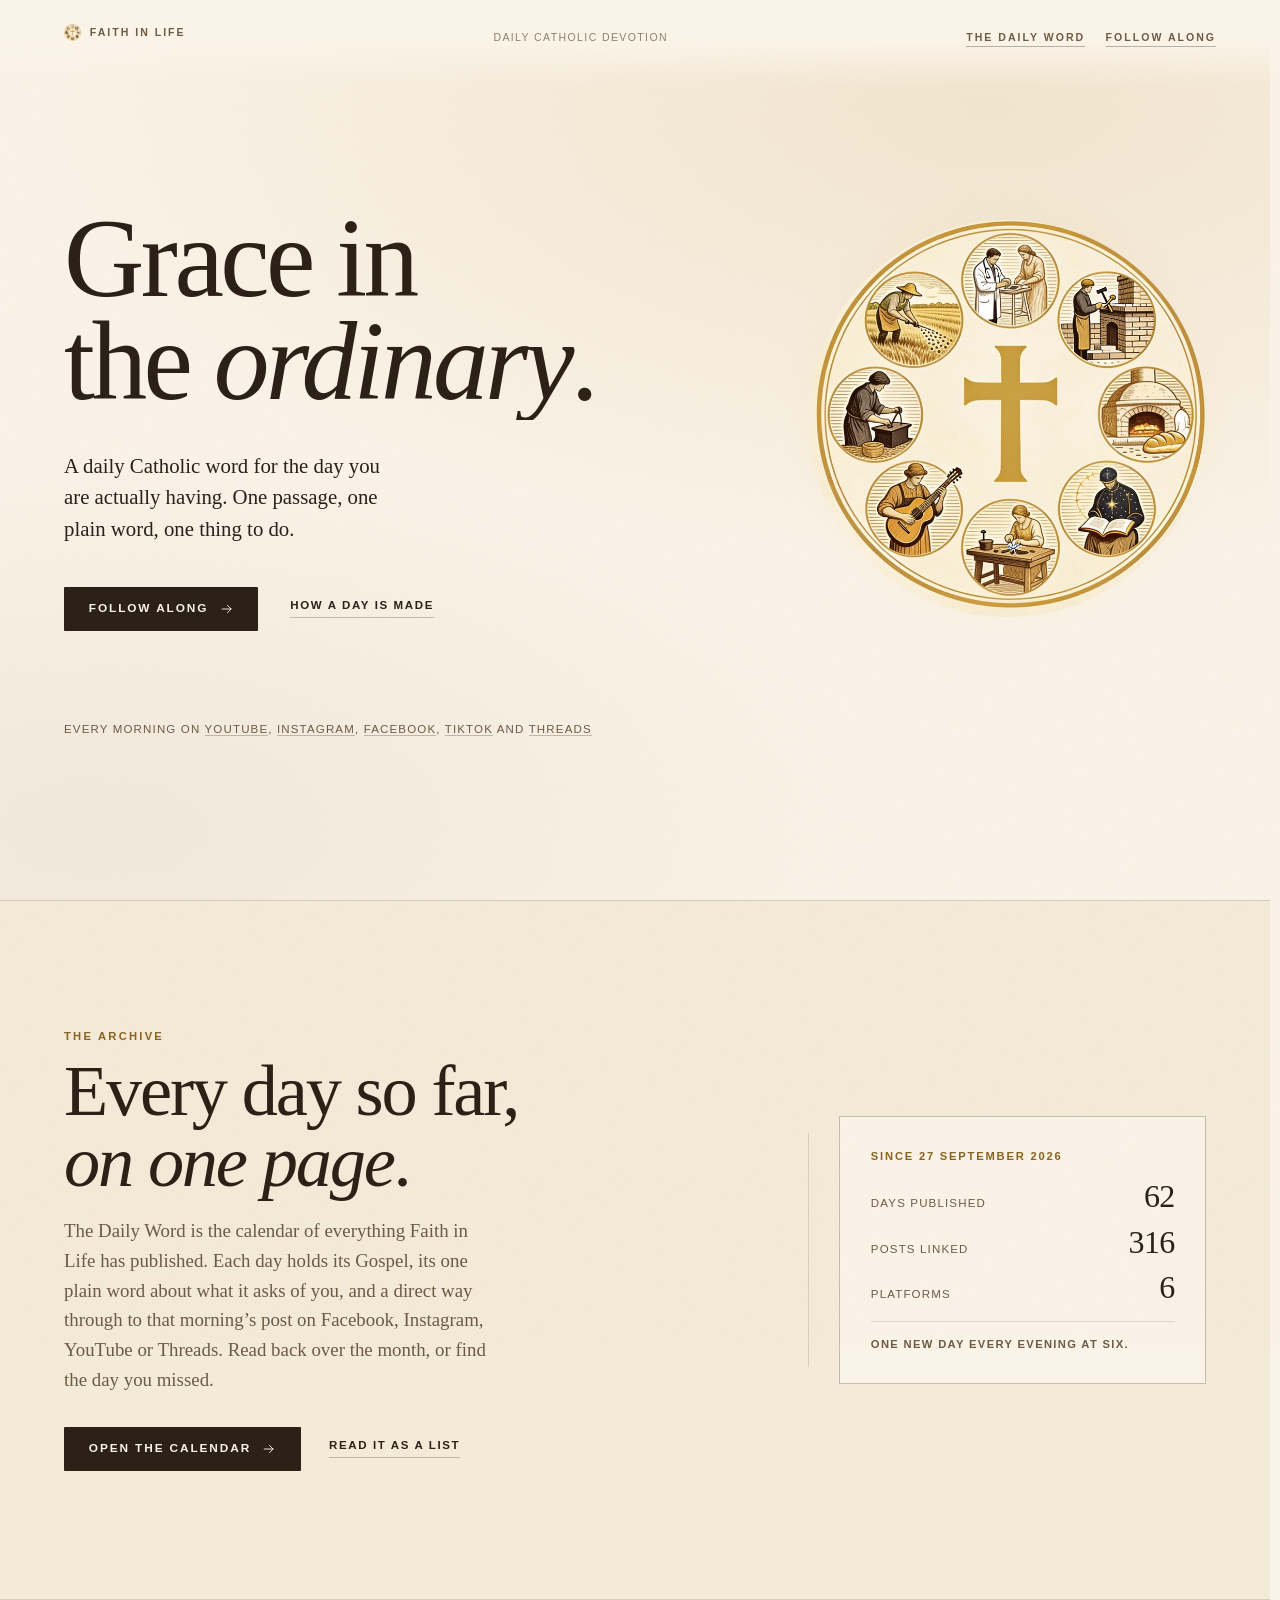
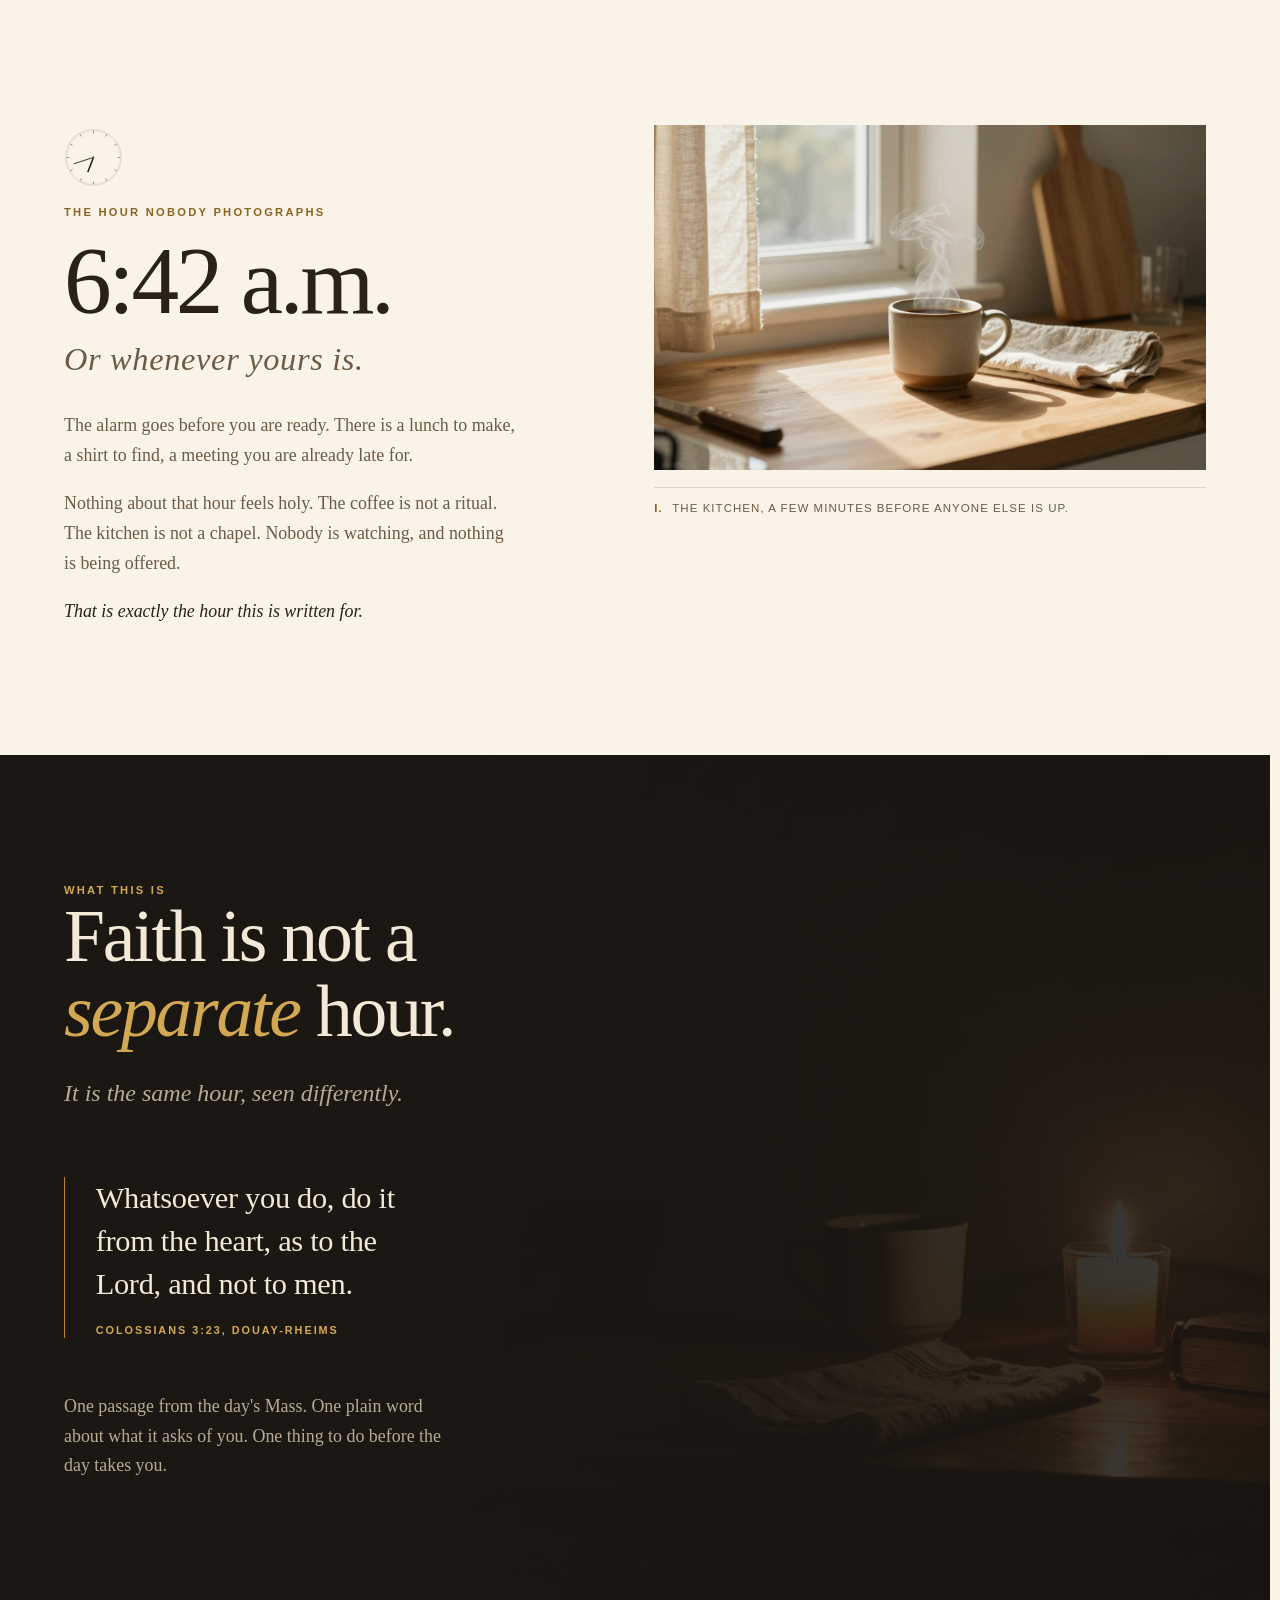
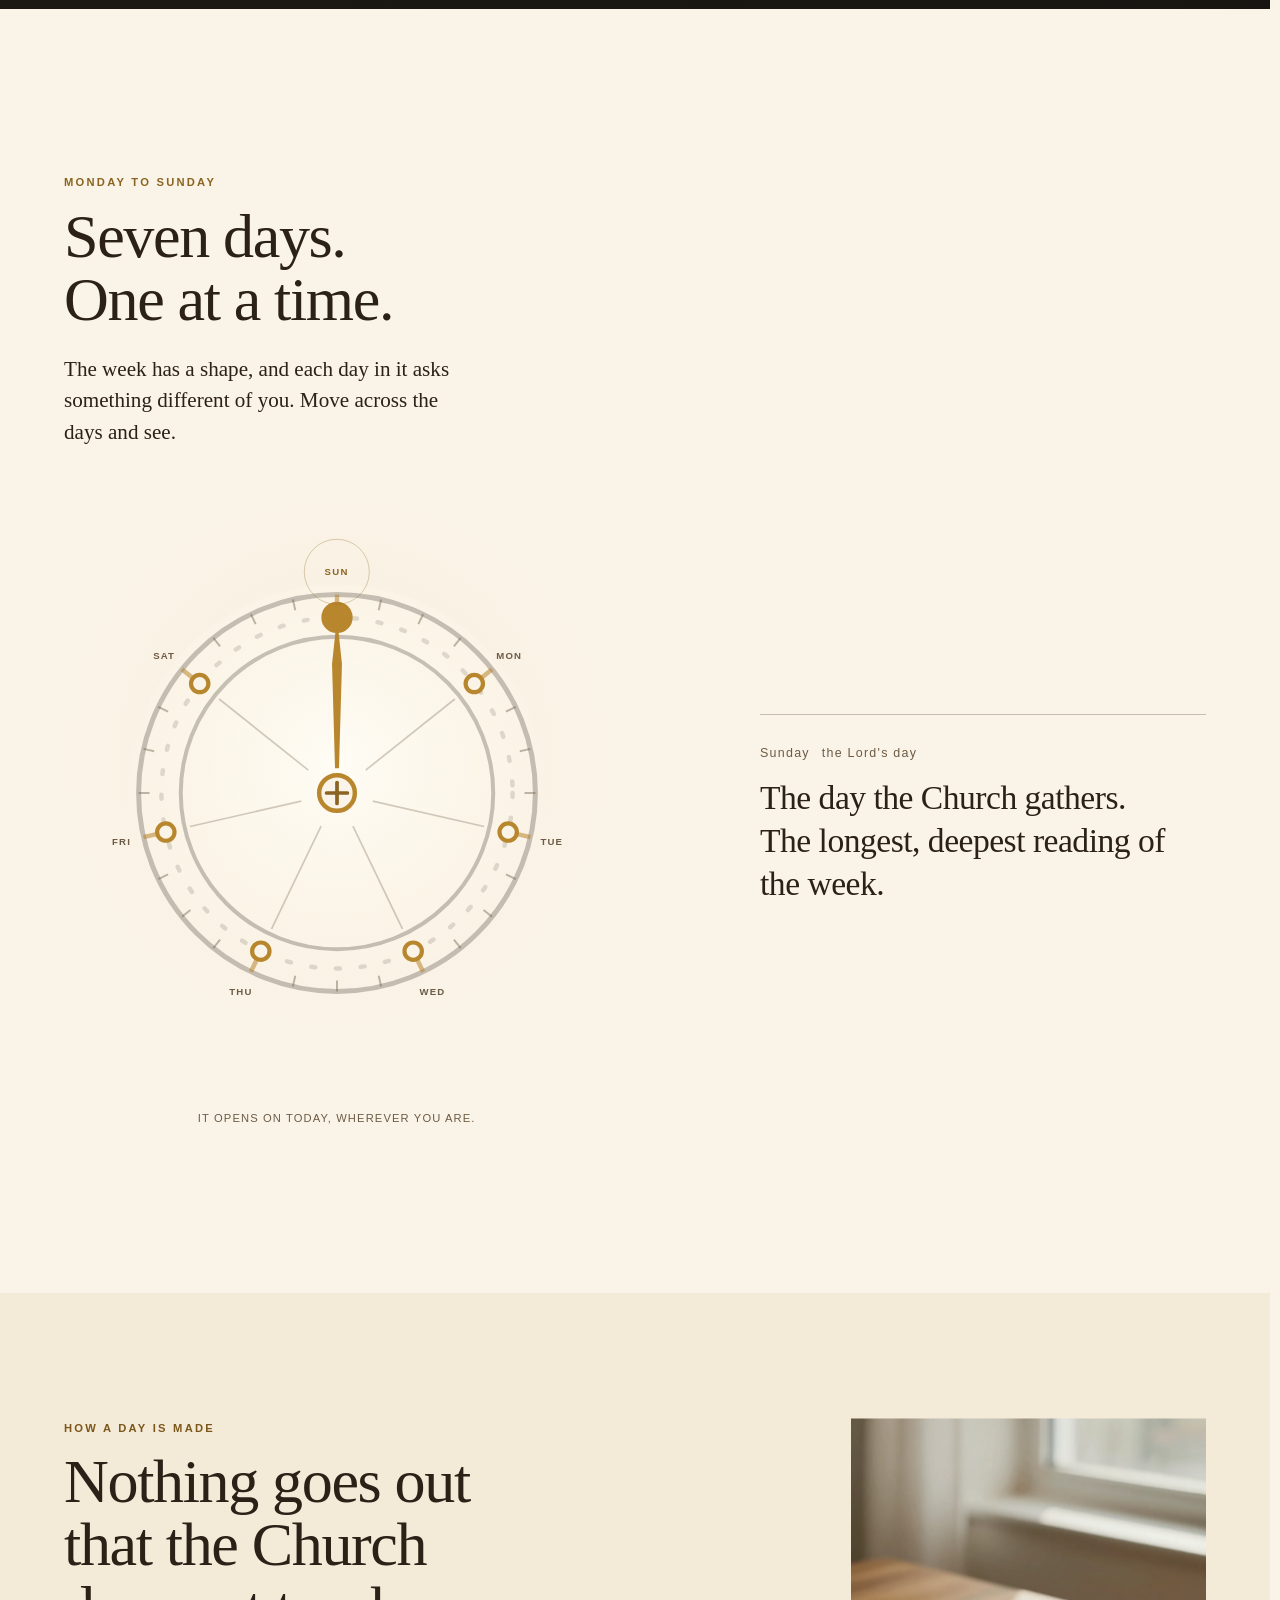
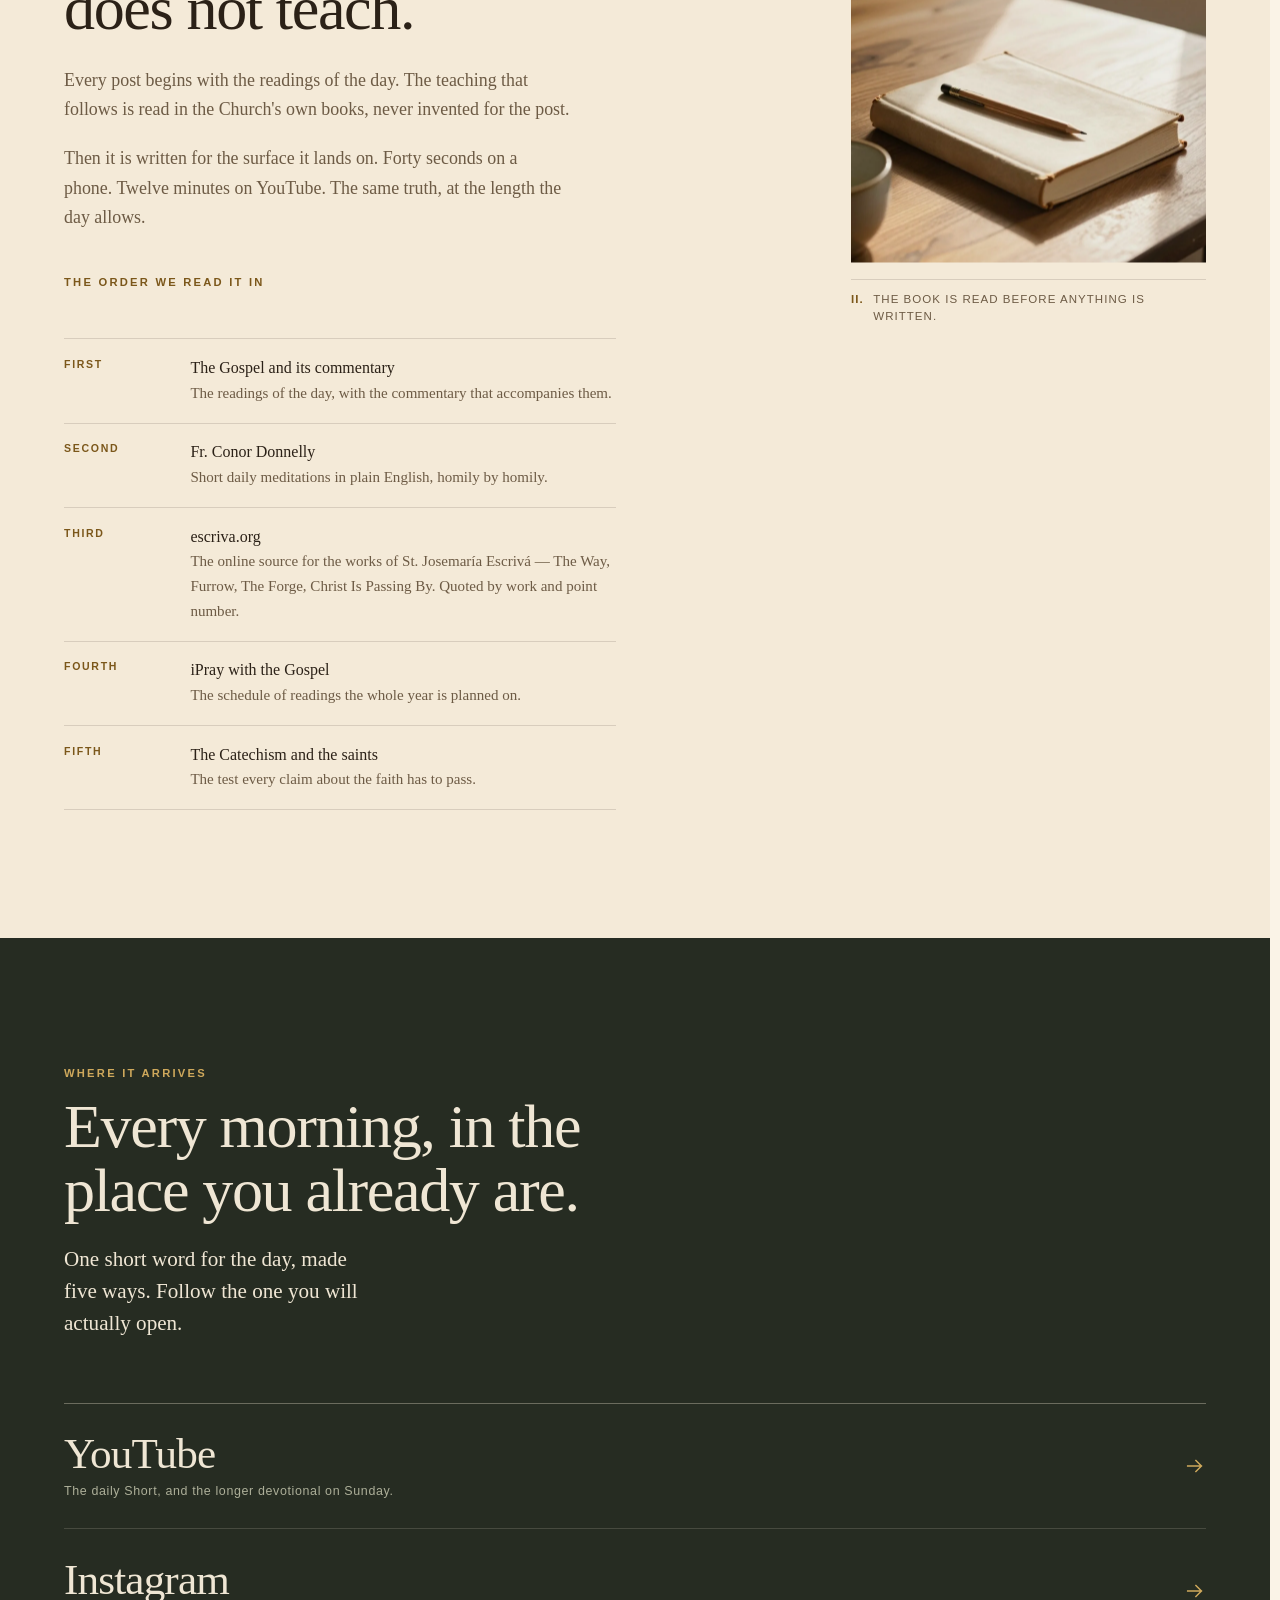
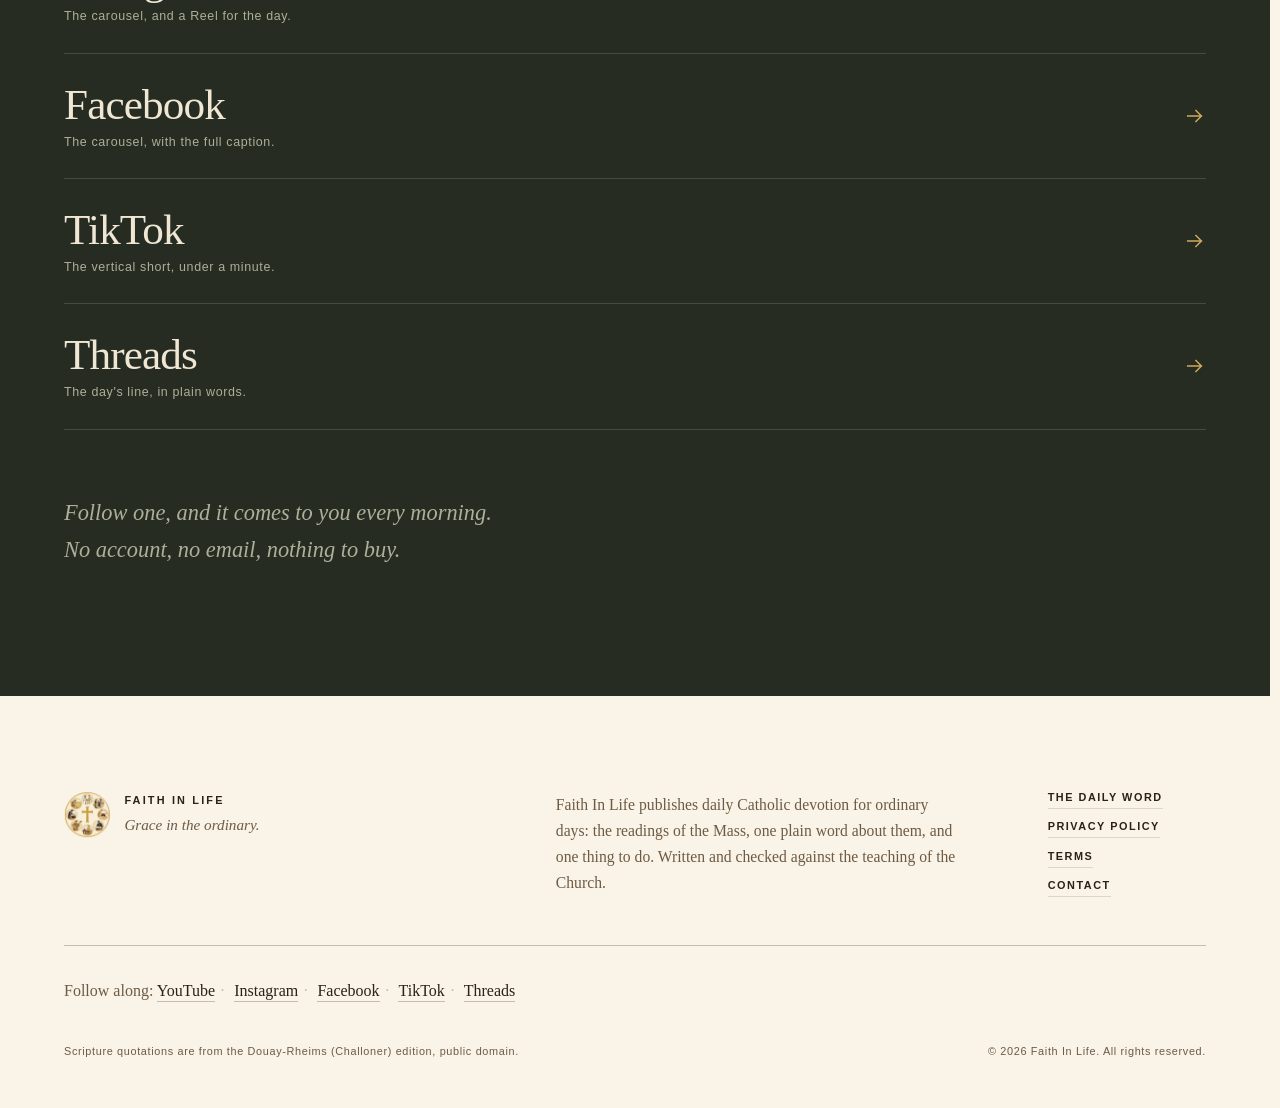
==== commit 99687770: "Refresh The Daily Word archive" ====
--- a/FaithInLife/index.html
+++ b/FaithInLife/index.html
@@ -130,8 +130,8 @@
         <aside class="arch-band__card" aria-label="The Daily Word at a glance">
           <p class="arch-band__cardtop">Since 27 September 2026</p>
           <dl class="arch-band__stats">
-            <div><dt>Days published</dt><dd data-arch-days>61</dd></div>
-            <div><dt>Posts linked</dt><dd data-arch-posts>309</dd></div>
+            <div><dt>Days published</dt><dd data-arch-days>62</dd></div>
+            <div><dt>Posts linked</dt><dd data-arch-posts>316</dd></div>
             <div><dt>Platforms</dt><dd>6</dd></div>
           </dl>
           <p class="arch-band__cardfoot">One new day every evening at six.</p>
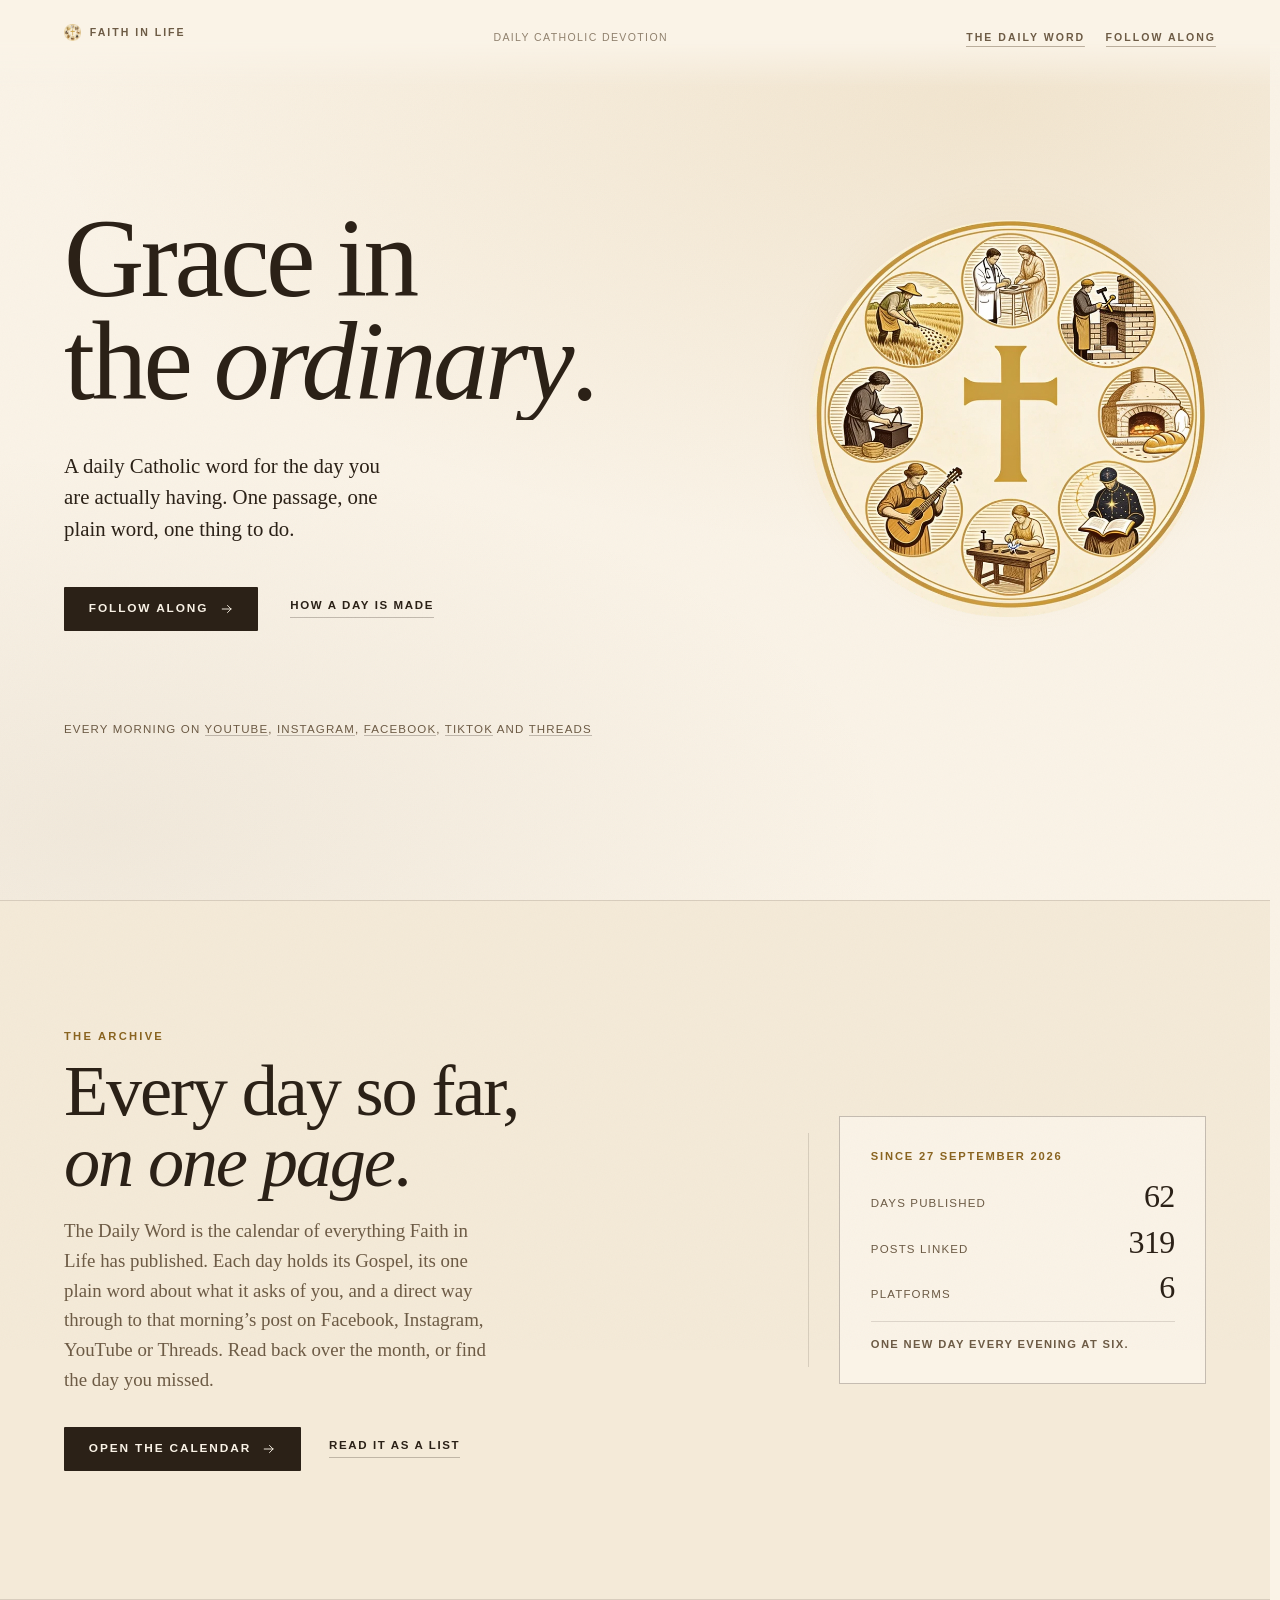
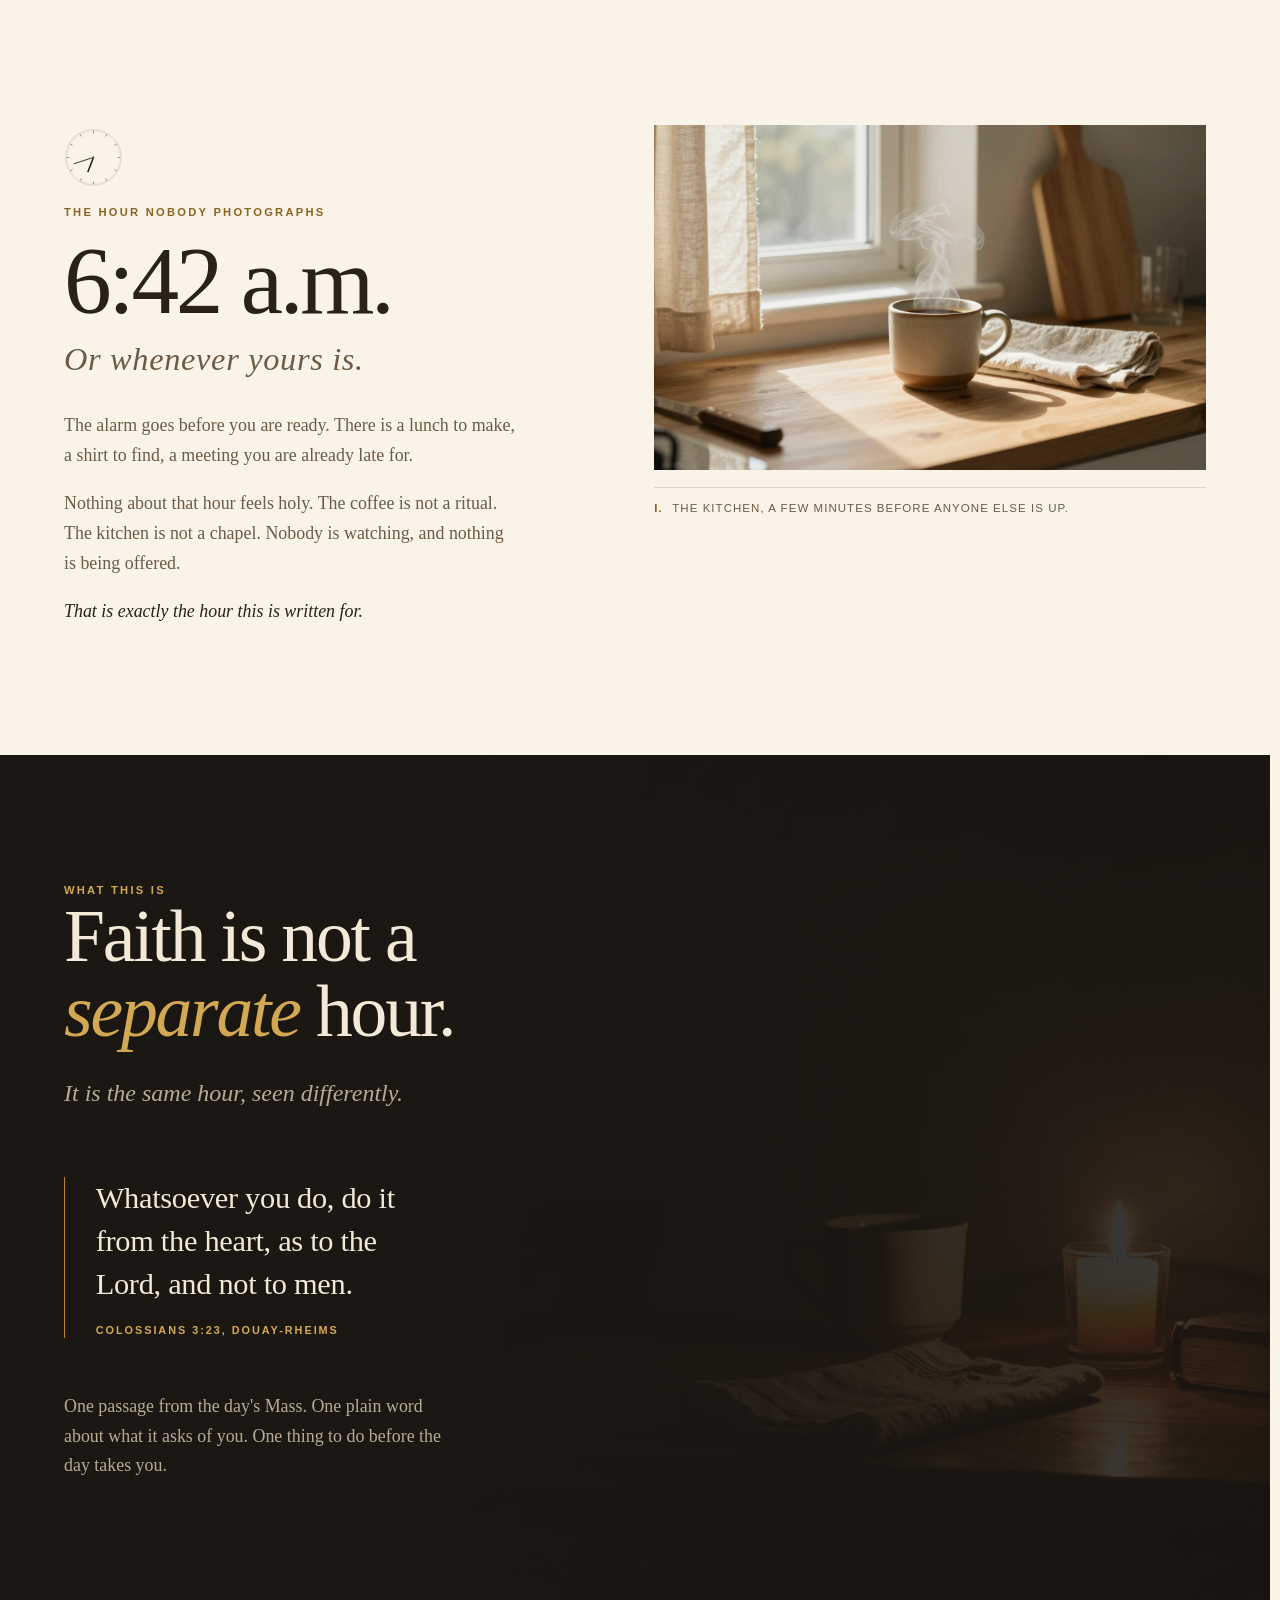
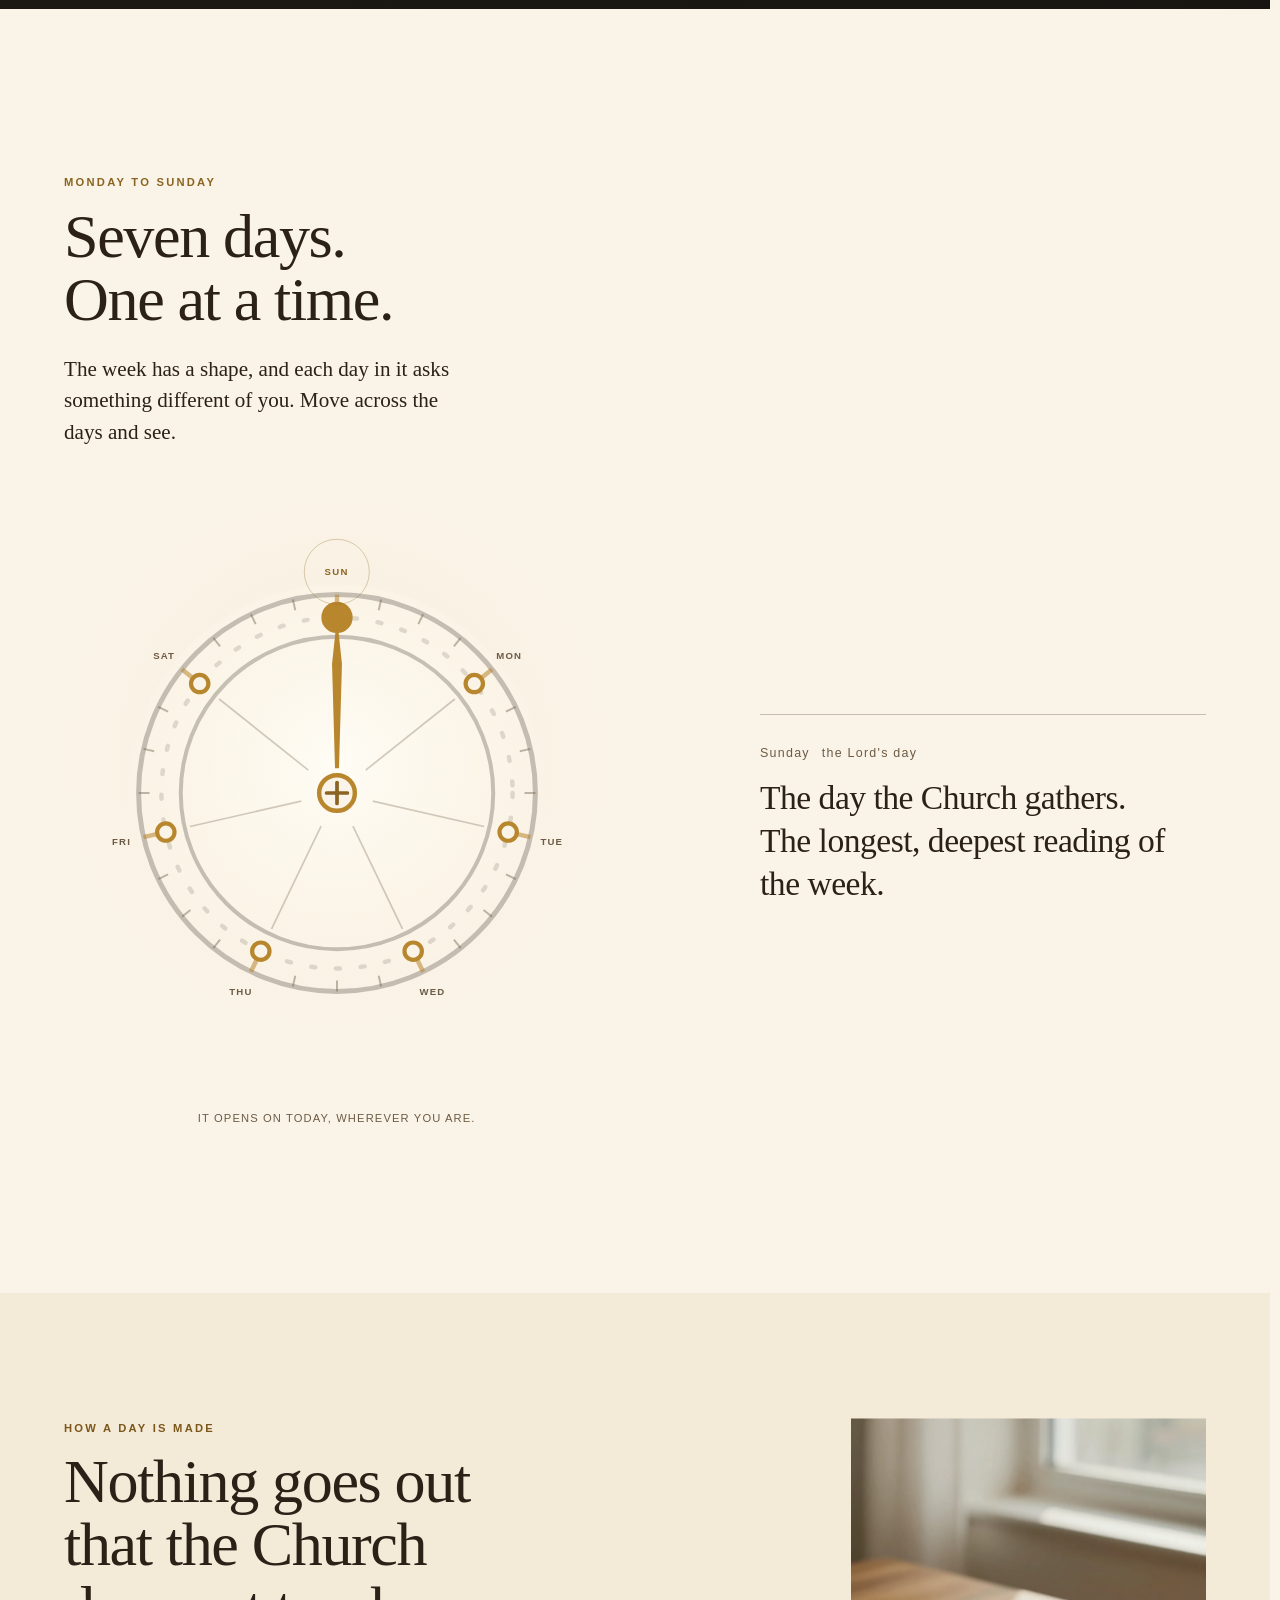
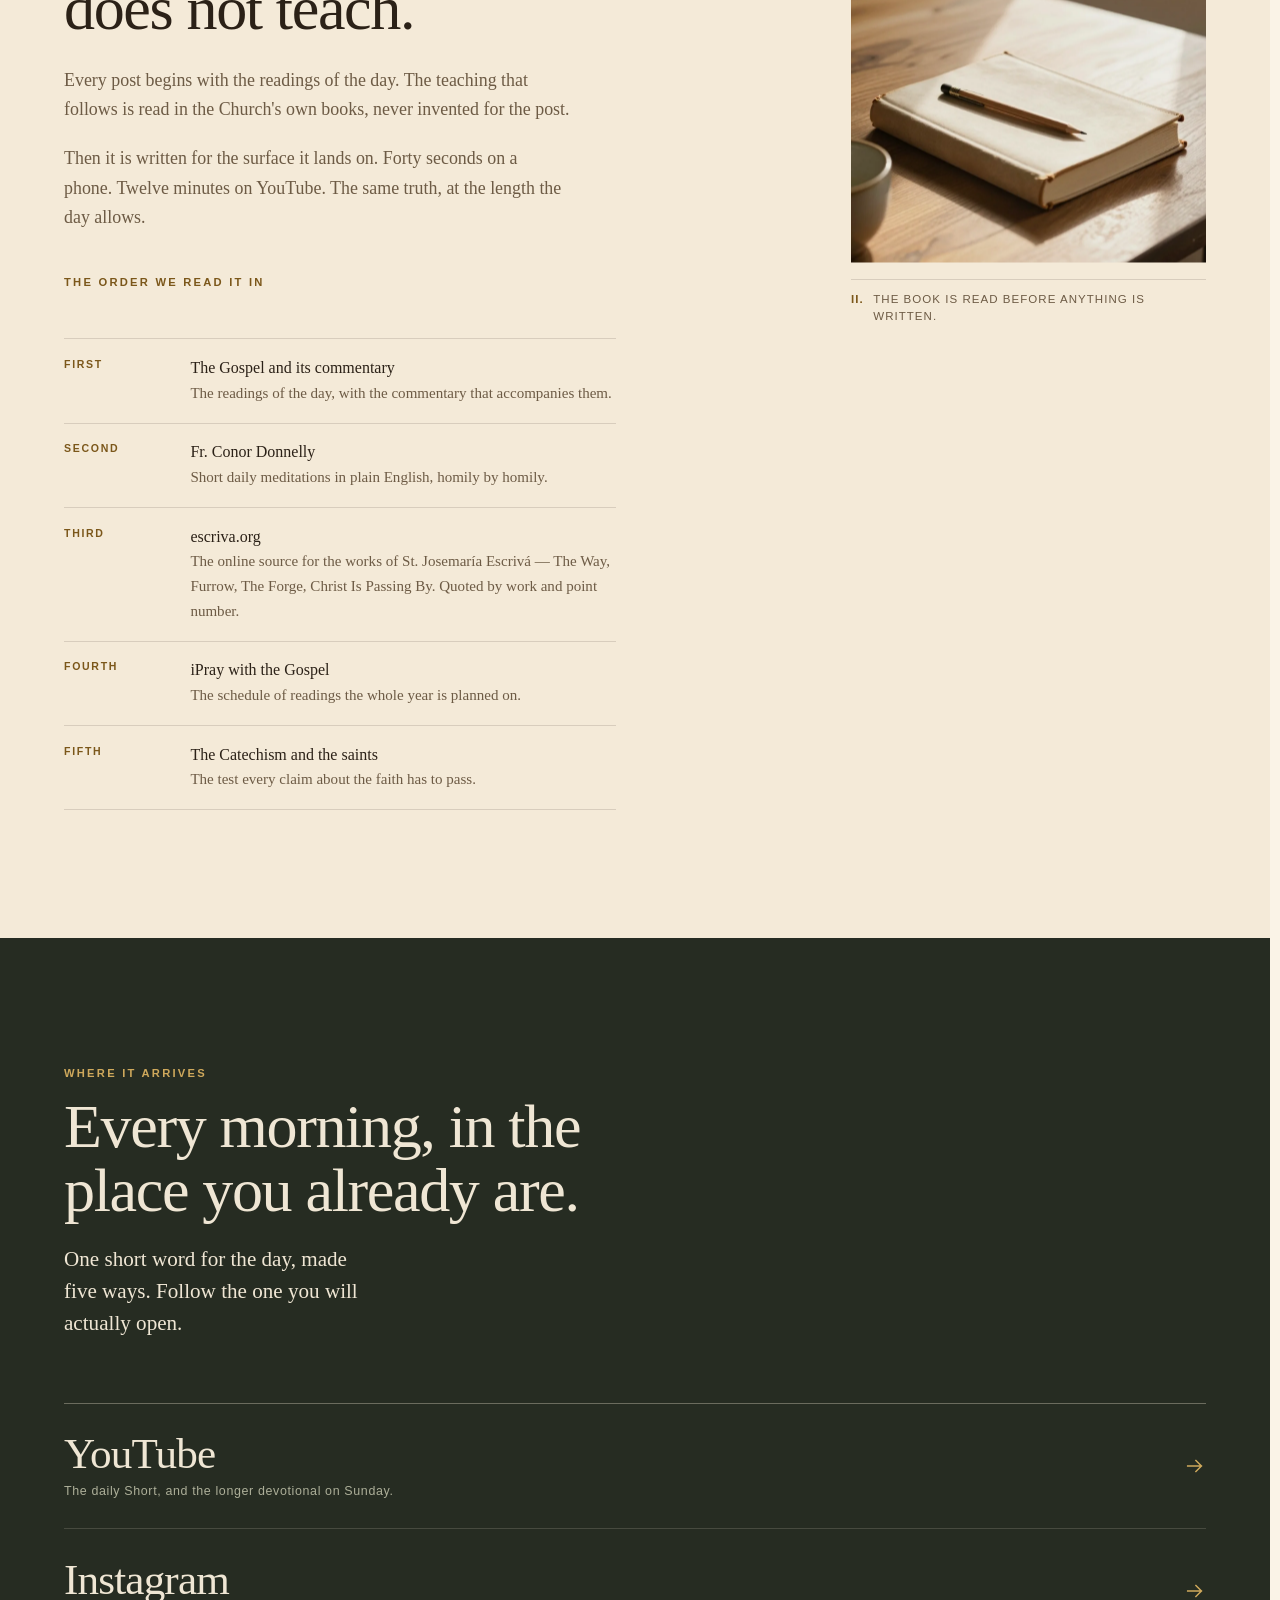
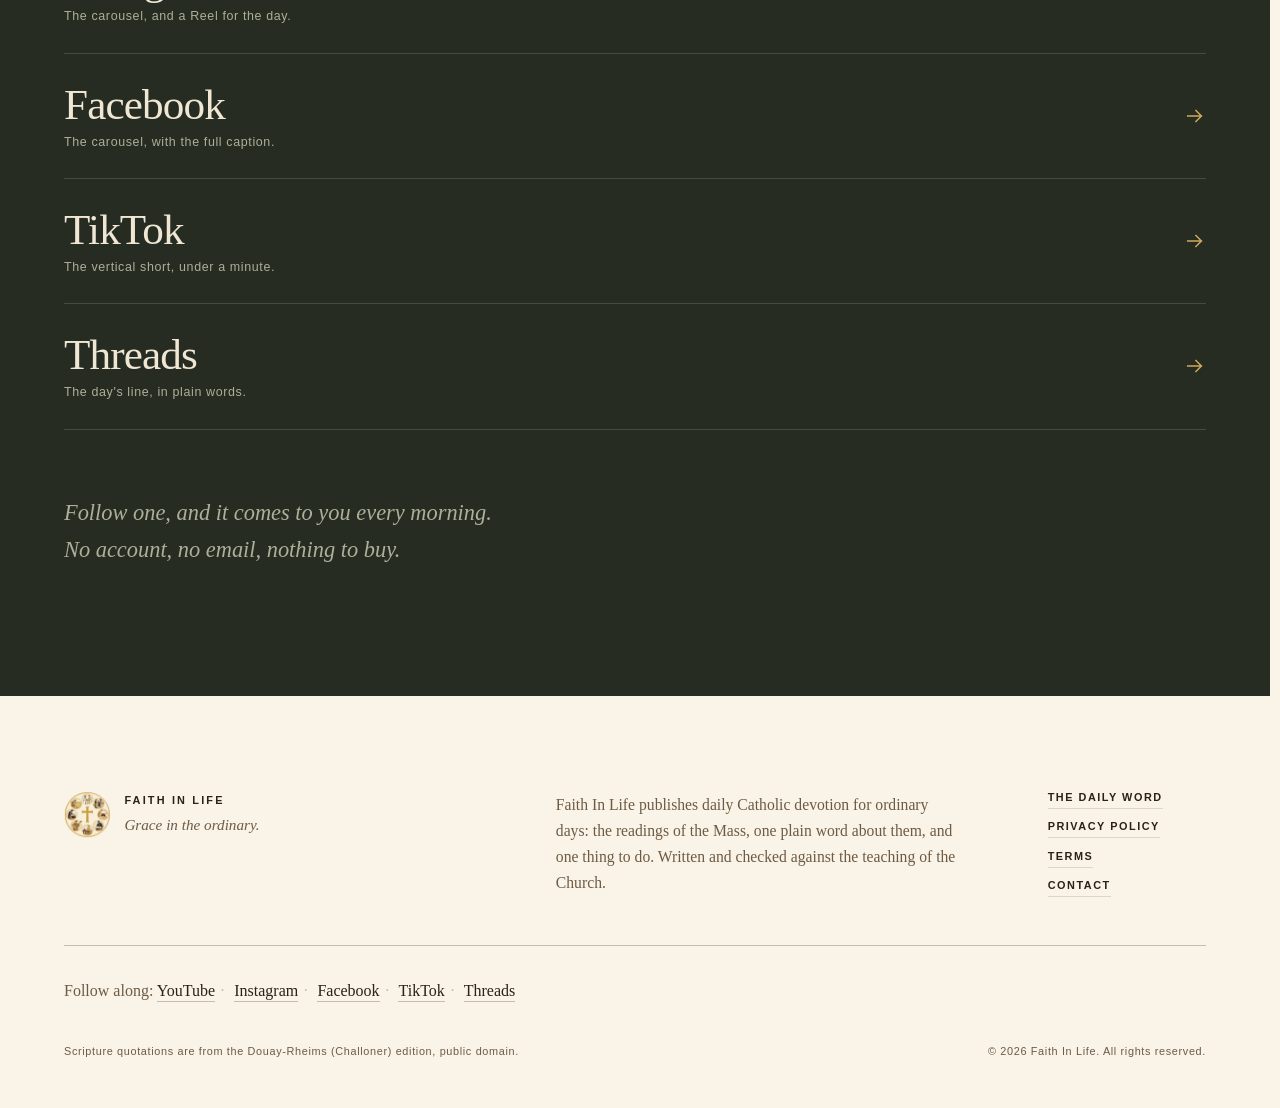
==== commit 6f5f1052: "Refresh The Daily Word archive" ====
--- a/FaithInLife/index.html
+++ b/FaithInLife/index.html
@@ -131,7 +131,7 @@
           <p class="arch-band__cardtop">Since 27 September 2026</p>
           <dl class="arch-band__stats">
             <div><dt>Days published</dt><dd data-arch-days>62</dd></div>
-            <div><dt>Posts linked</dt><dd data-arch-posts>316</dd></div>
+            <div><dt>Posts linked</dt><dd data-arch-posts>319</dd></div>
             <div><dt>Platforms</dt><dd>6</dd></div>
           </dl>
           <p class="arch-band__cardfoot">One new day every evening at six.</p>
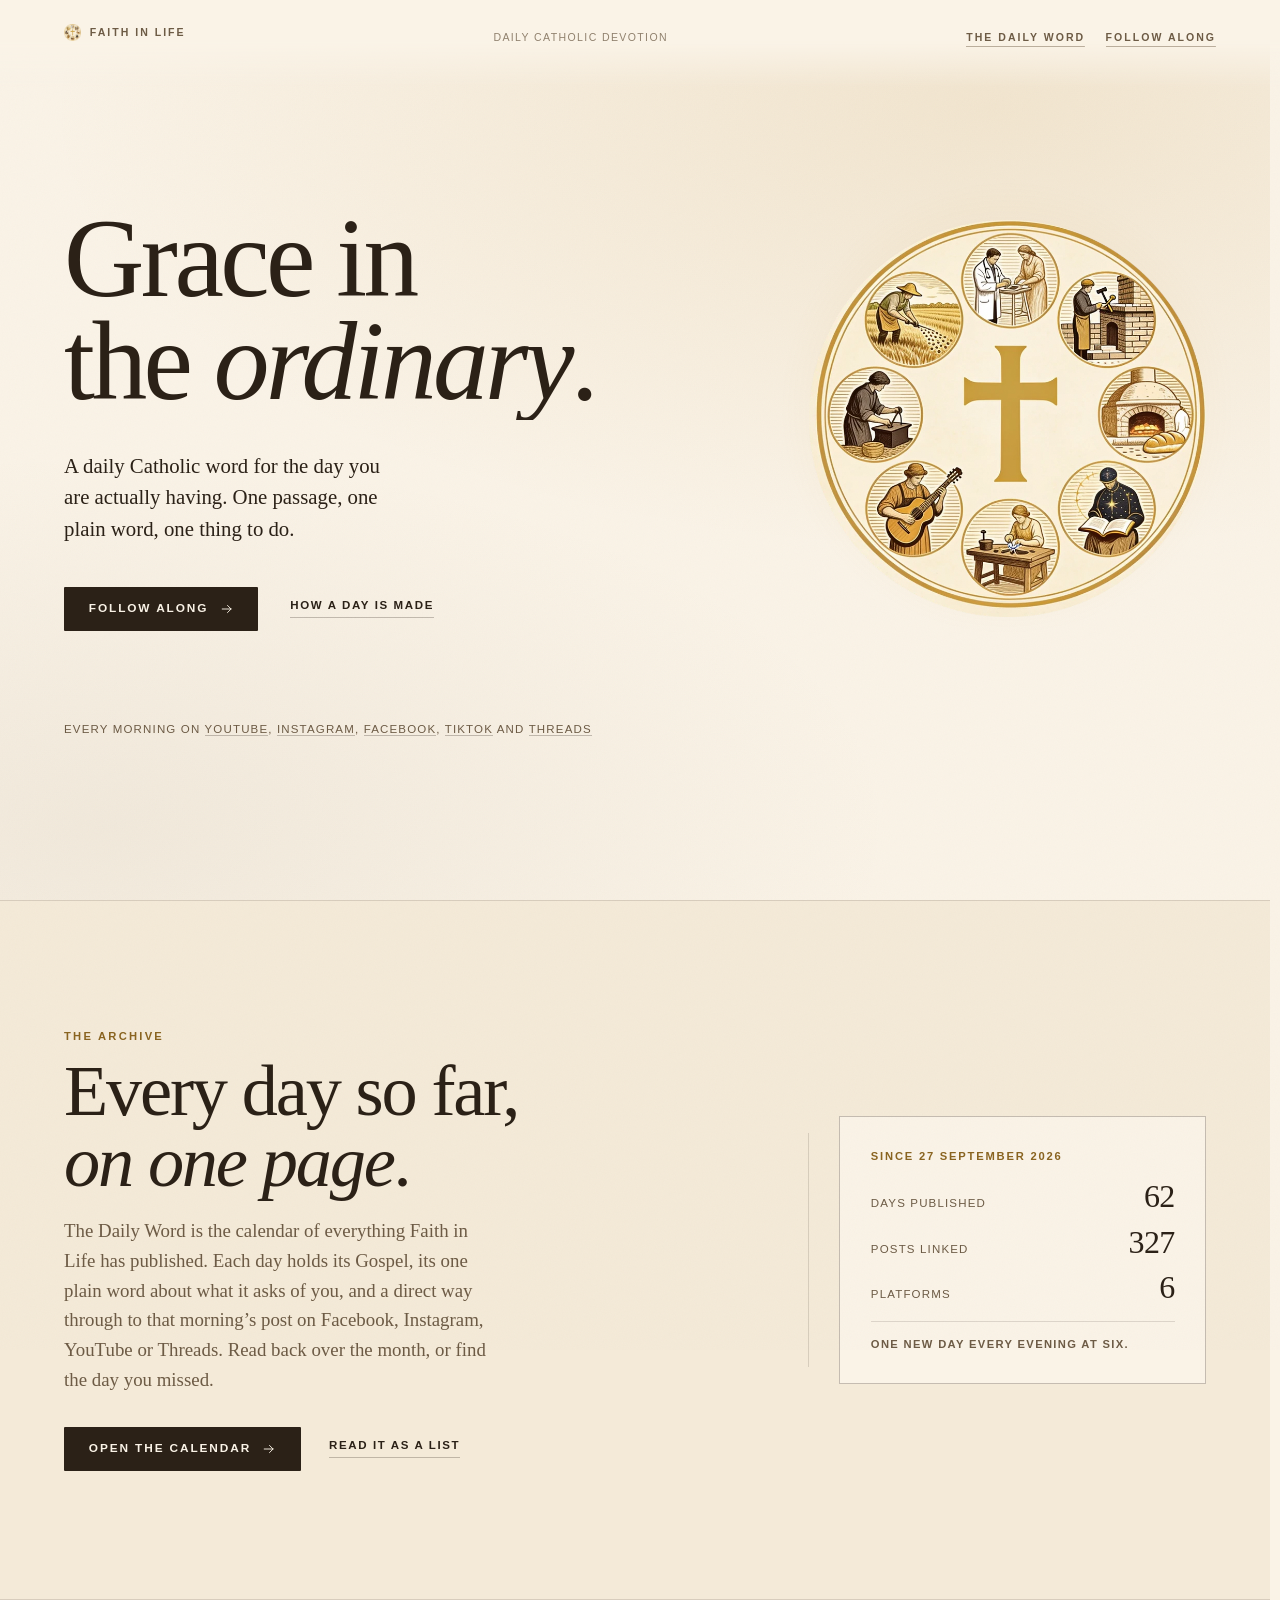
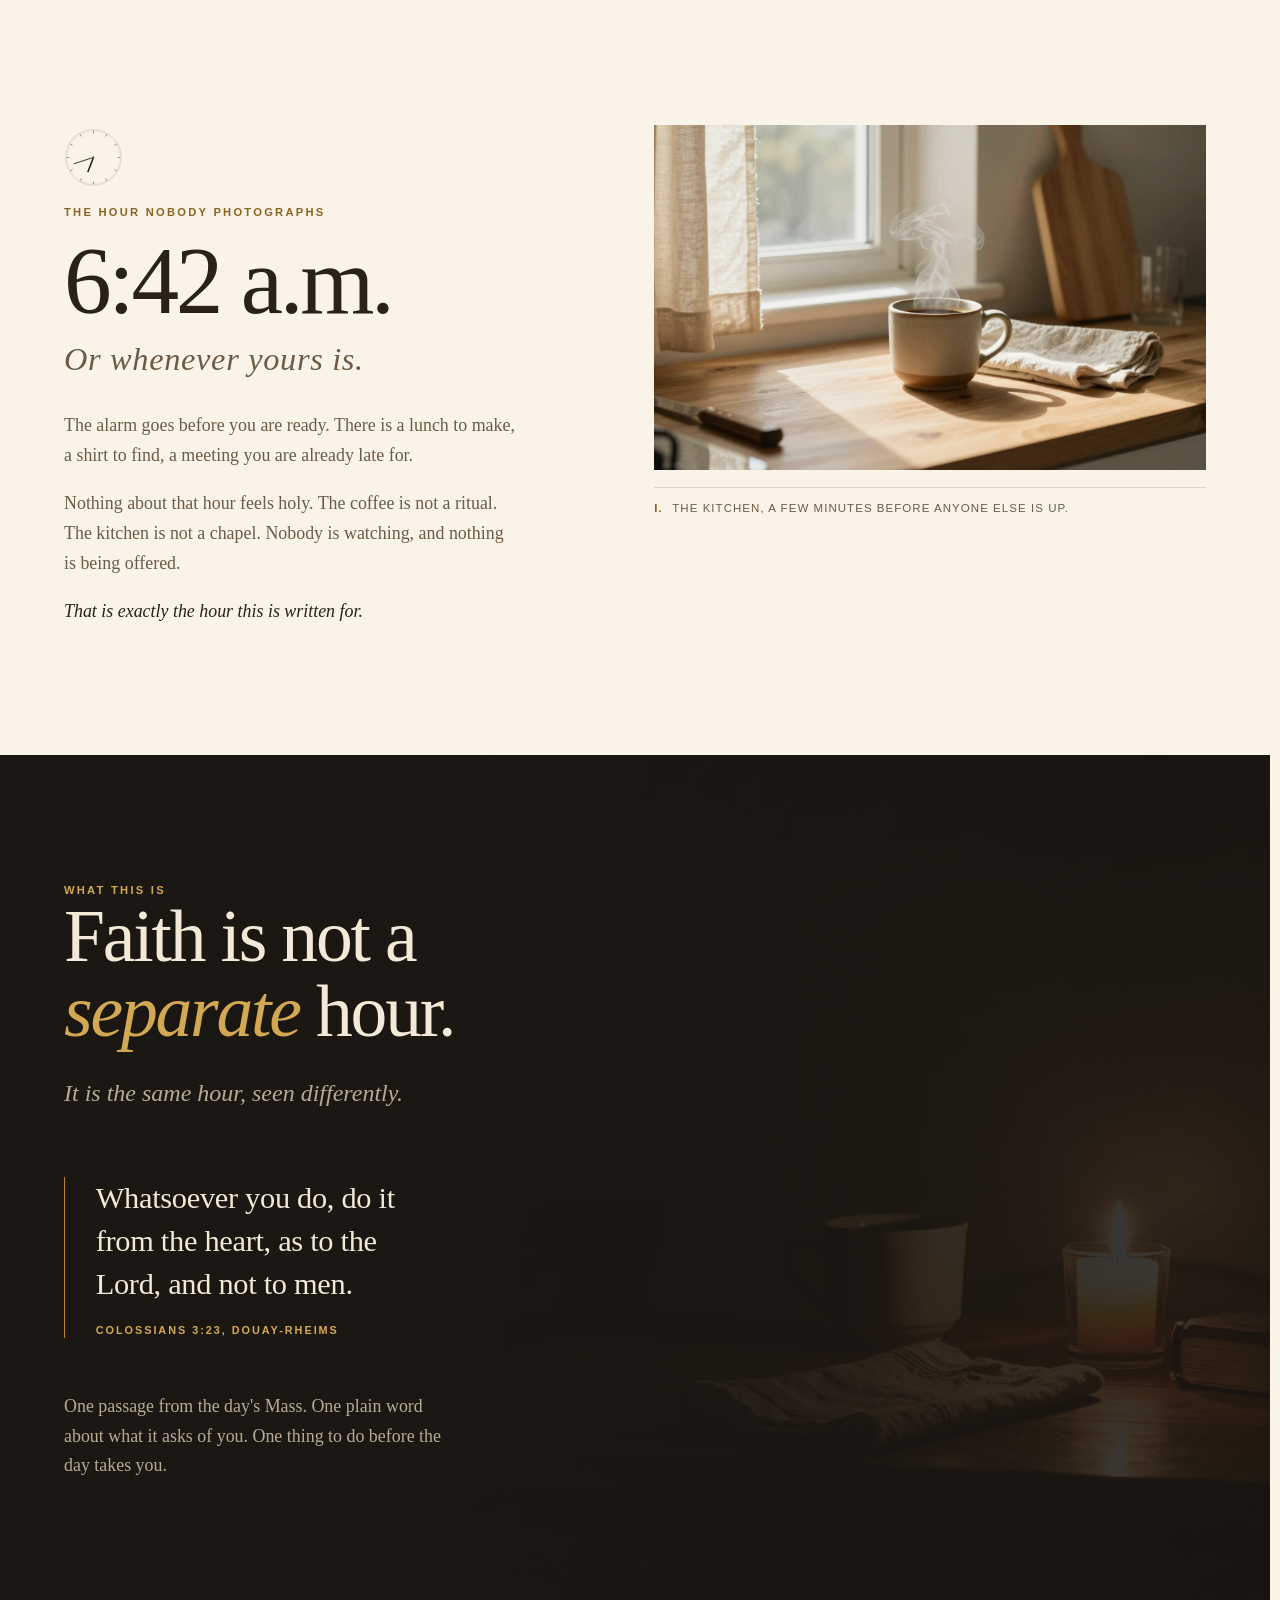
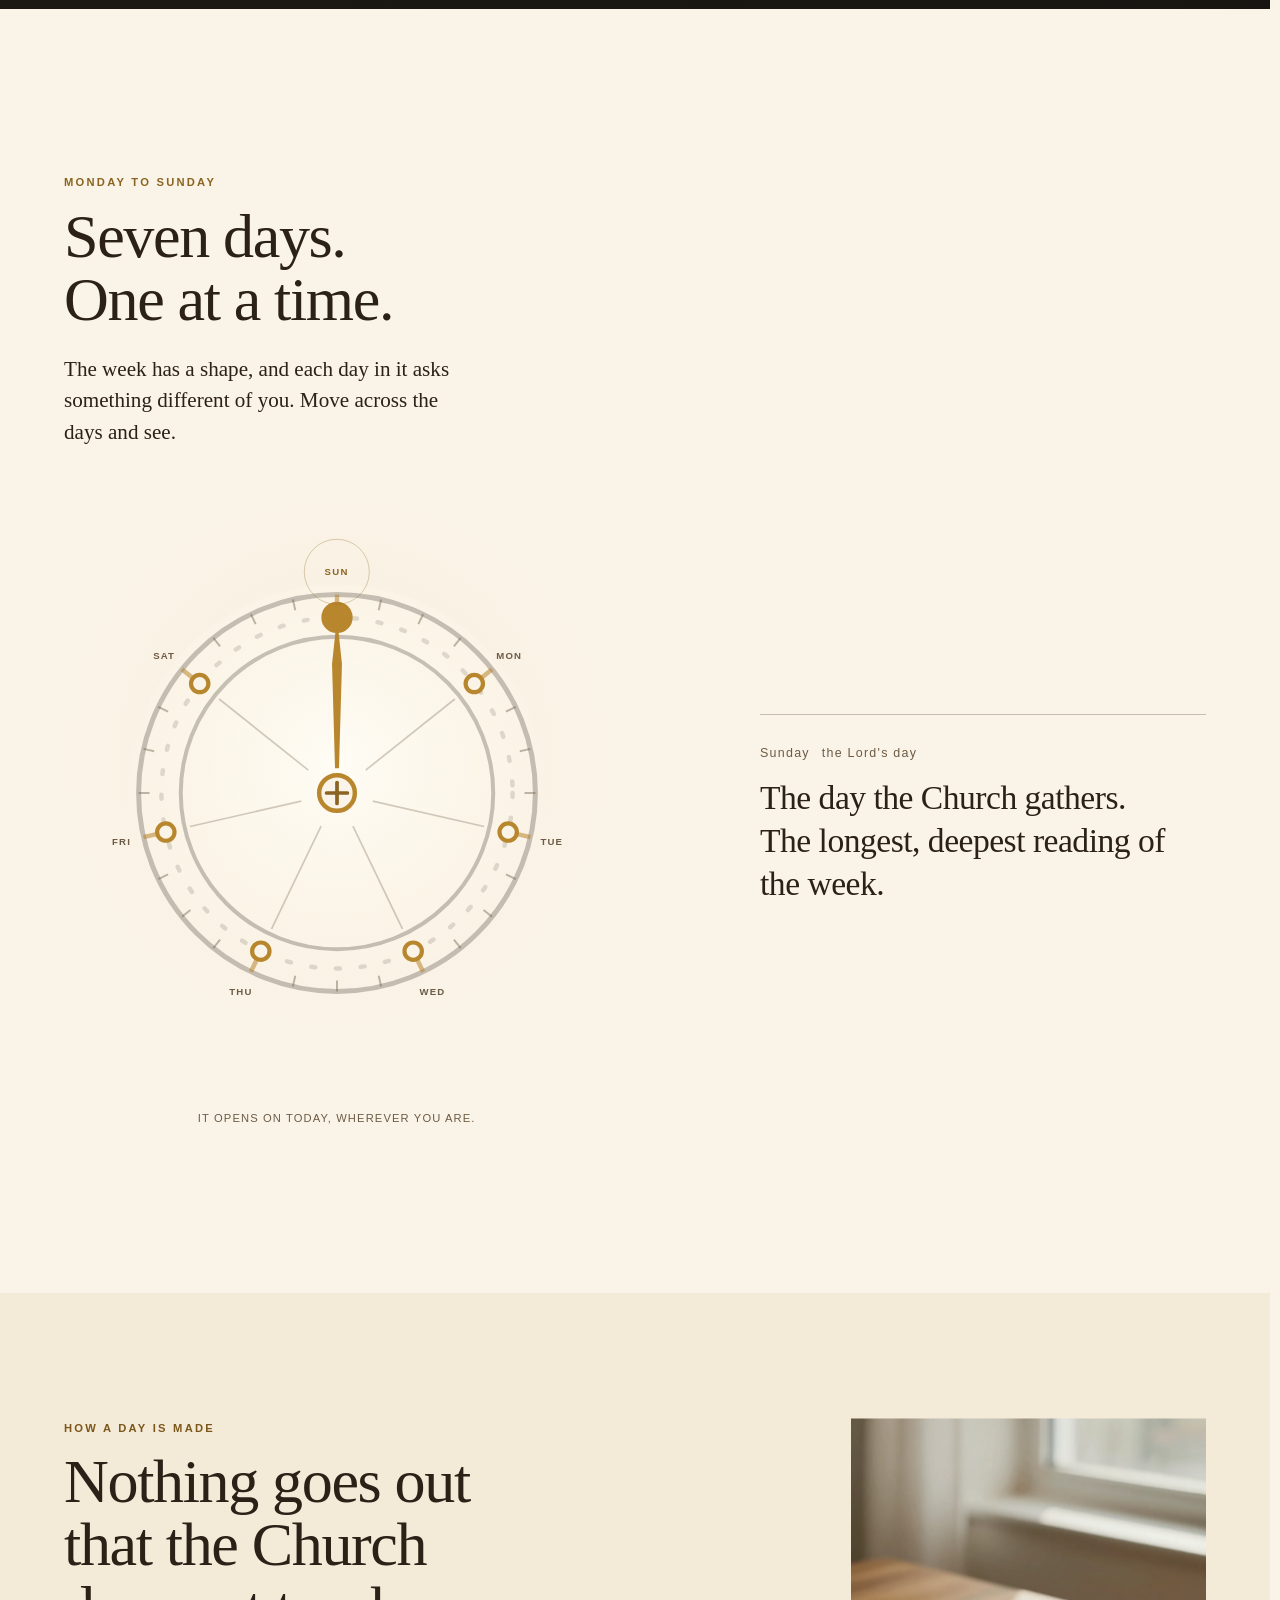
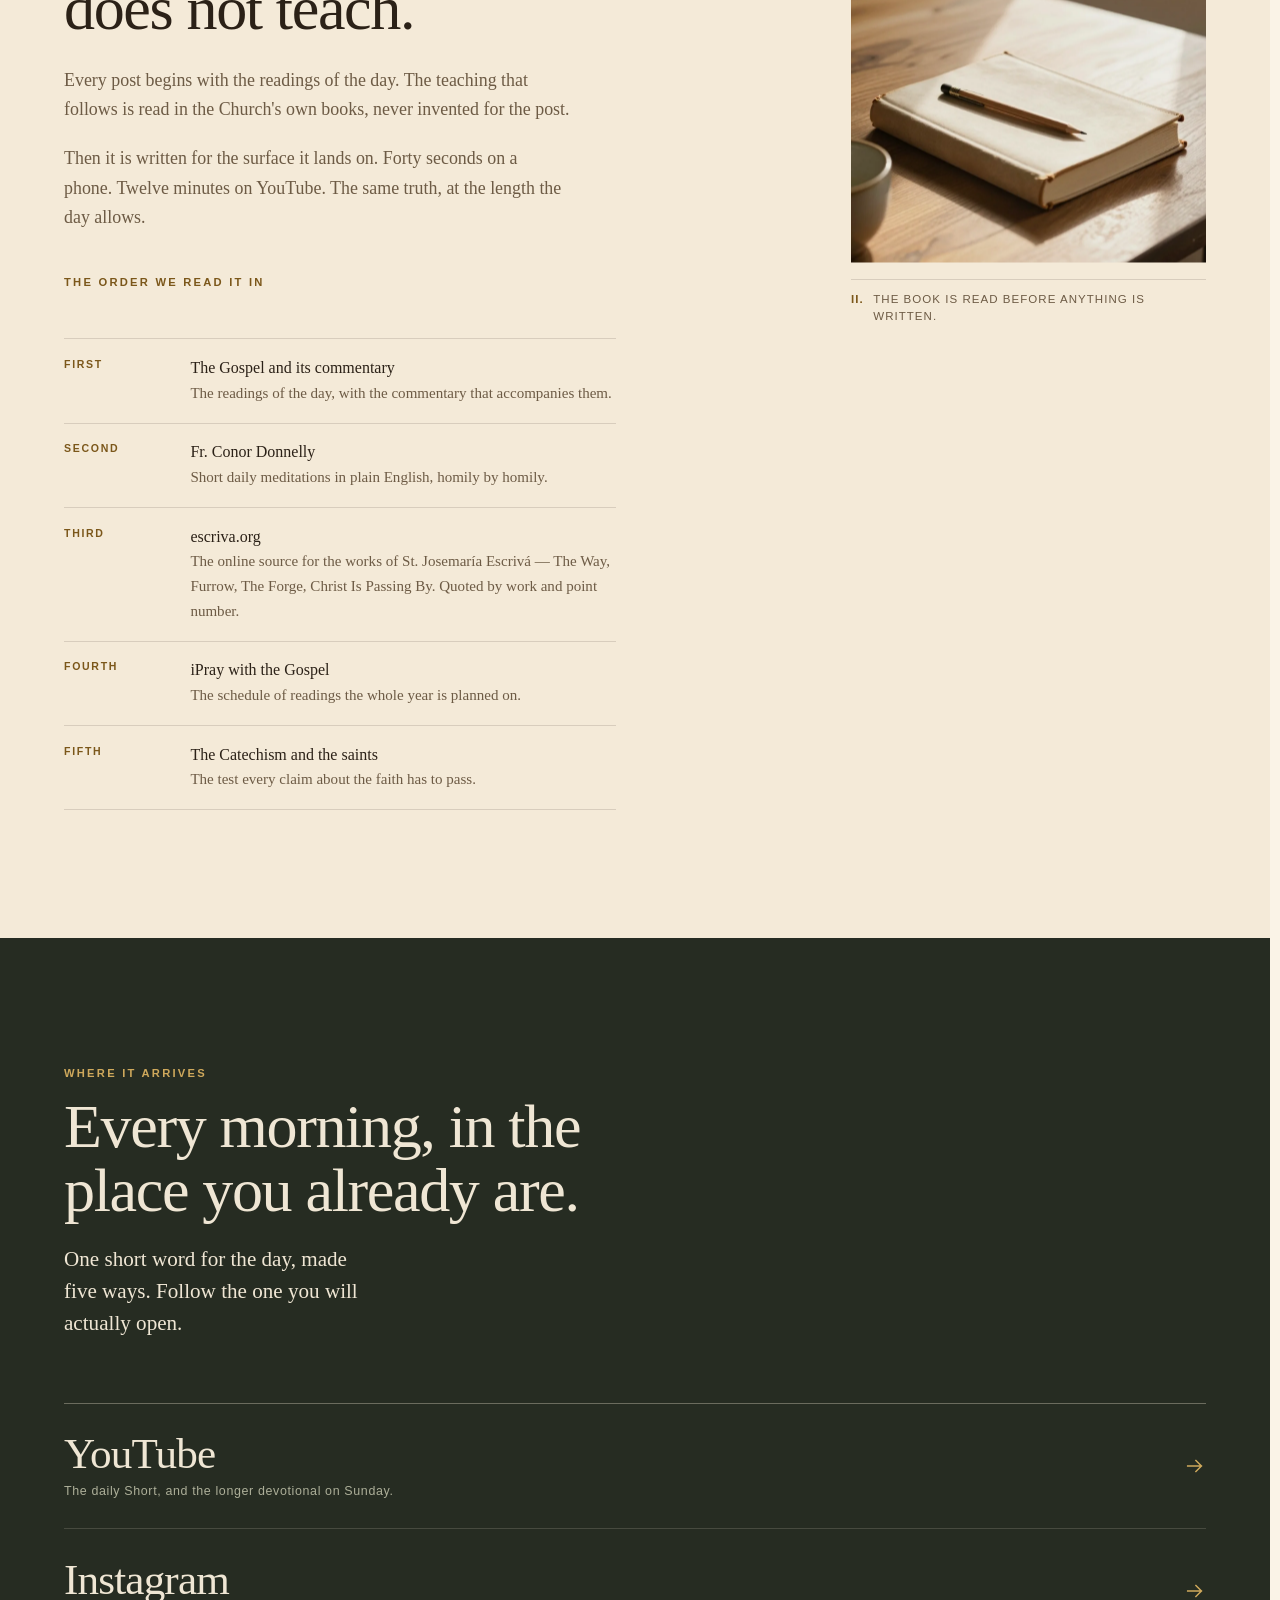
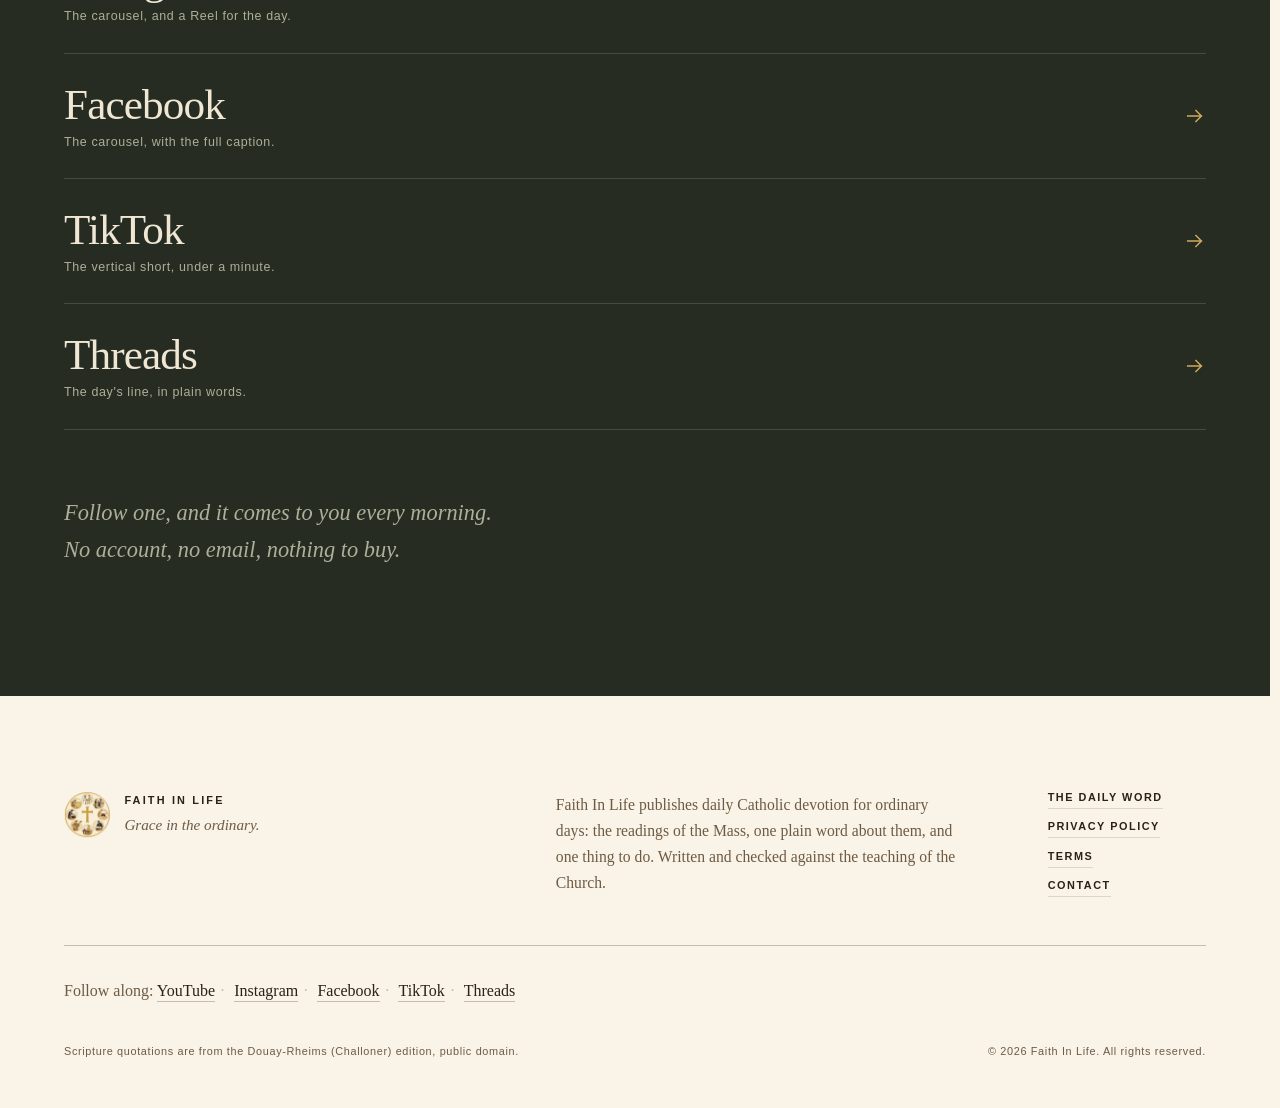
==== commit bf04d09e: "Refresh The Daily Word archive" ====
--- a/FaithInLife/index.html
+++ b/FaithInLife/index.html
@@ -131,7 +131,7 @@
           <p class="arch-band__cardtop">Since 27 September 2026</p>
           <dl class="arch-band__stats">
             <div><dt>Days published</dt><dd data-arch-days>62</dd></div>
-            <div><dt>Posts linked</dt><dd data-arch-posts>319</dd></div>
+            <div><dt>Posts linked</dt><dd data-arch-posts>327</dd></div>
             <div><dt>Platforms</dt><dd>6</dd></div>
           </dl>
           <p class="arch-band__cardfoot">One new day every evening at six.</p>
